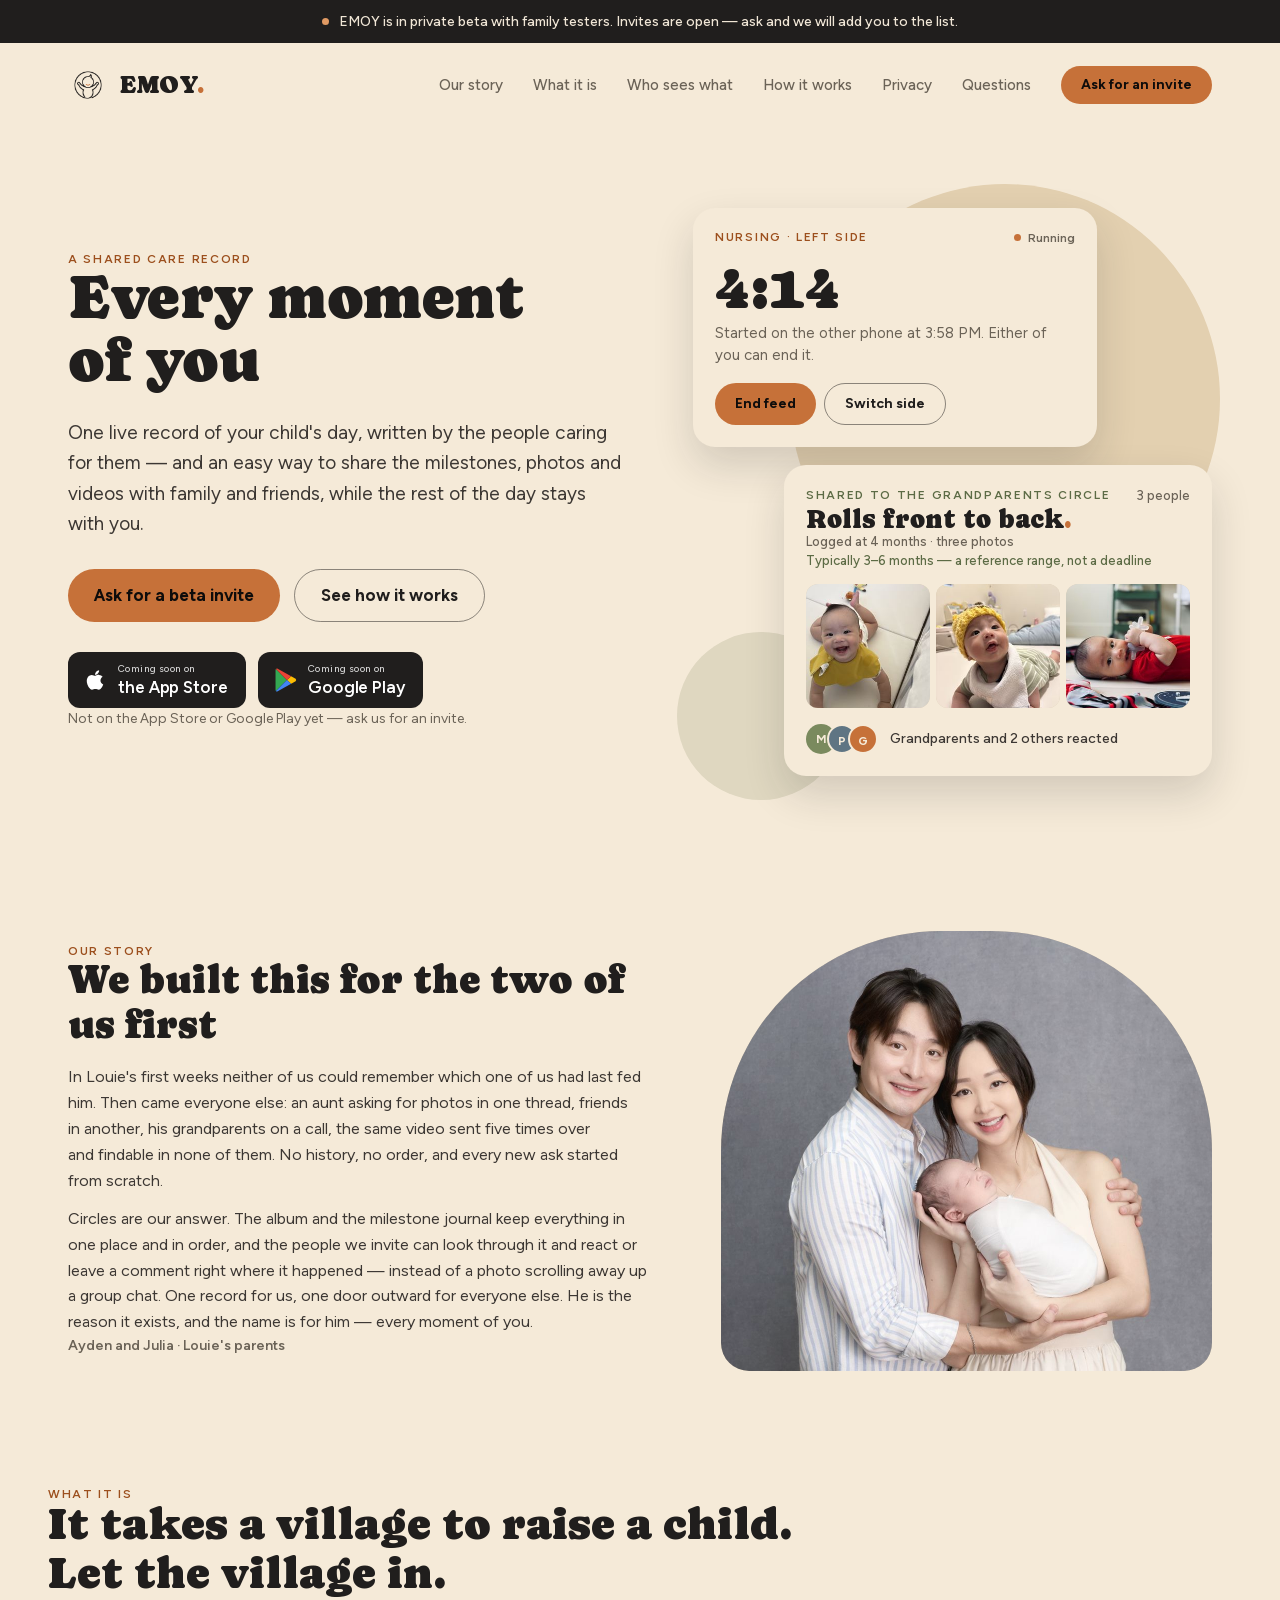
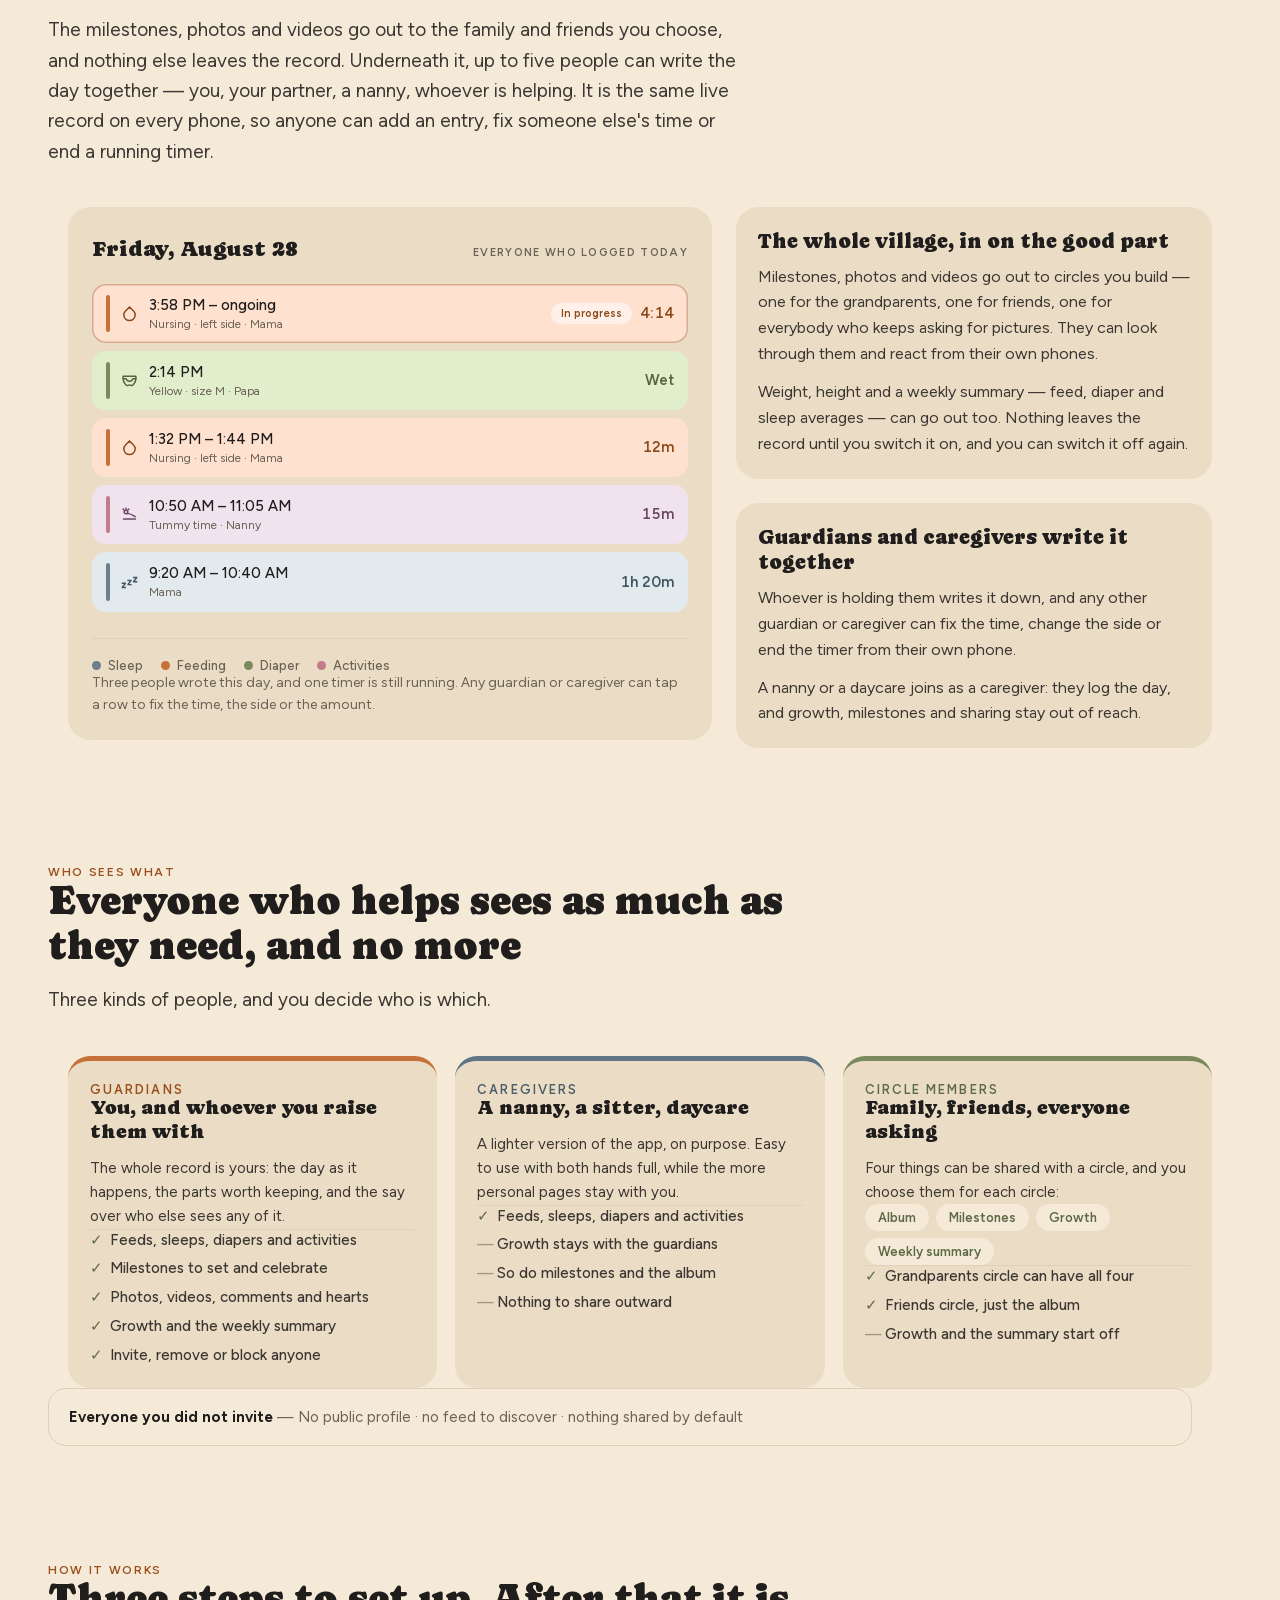
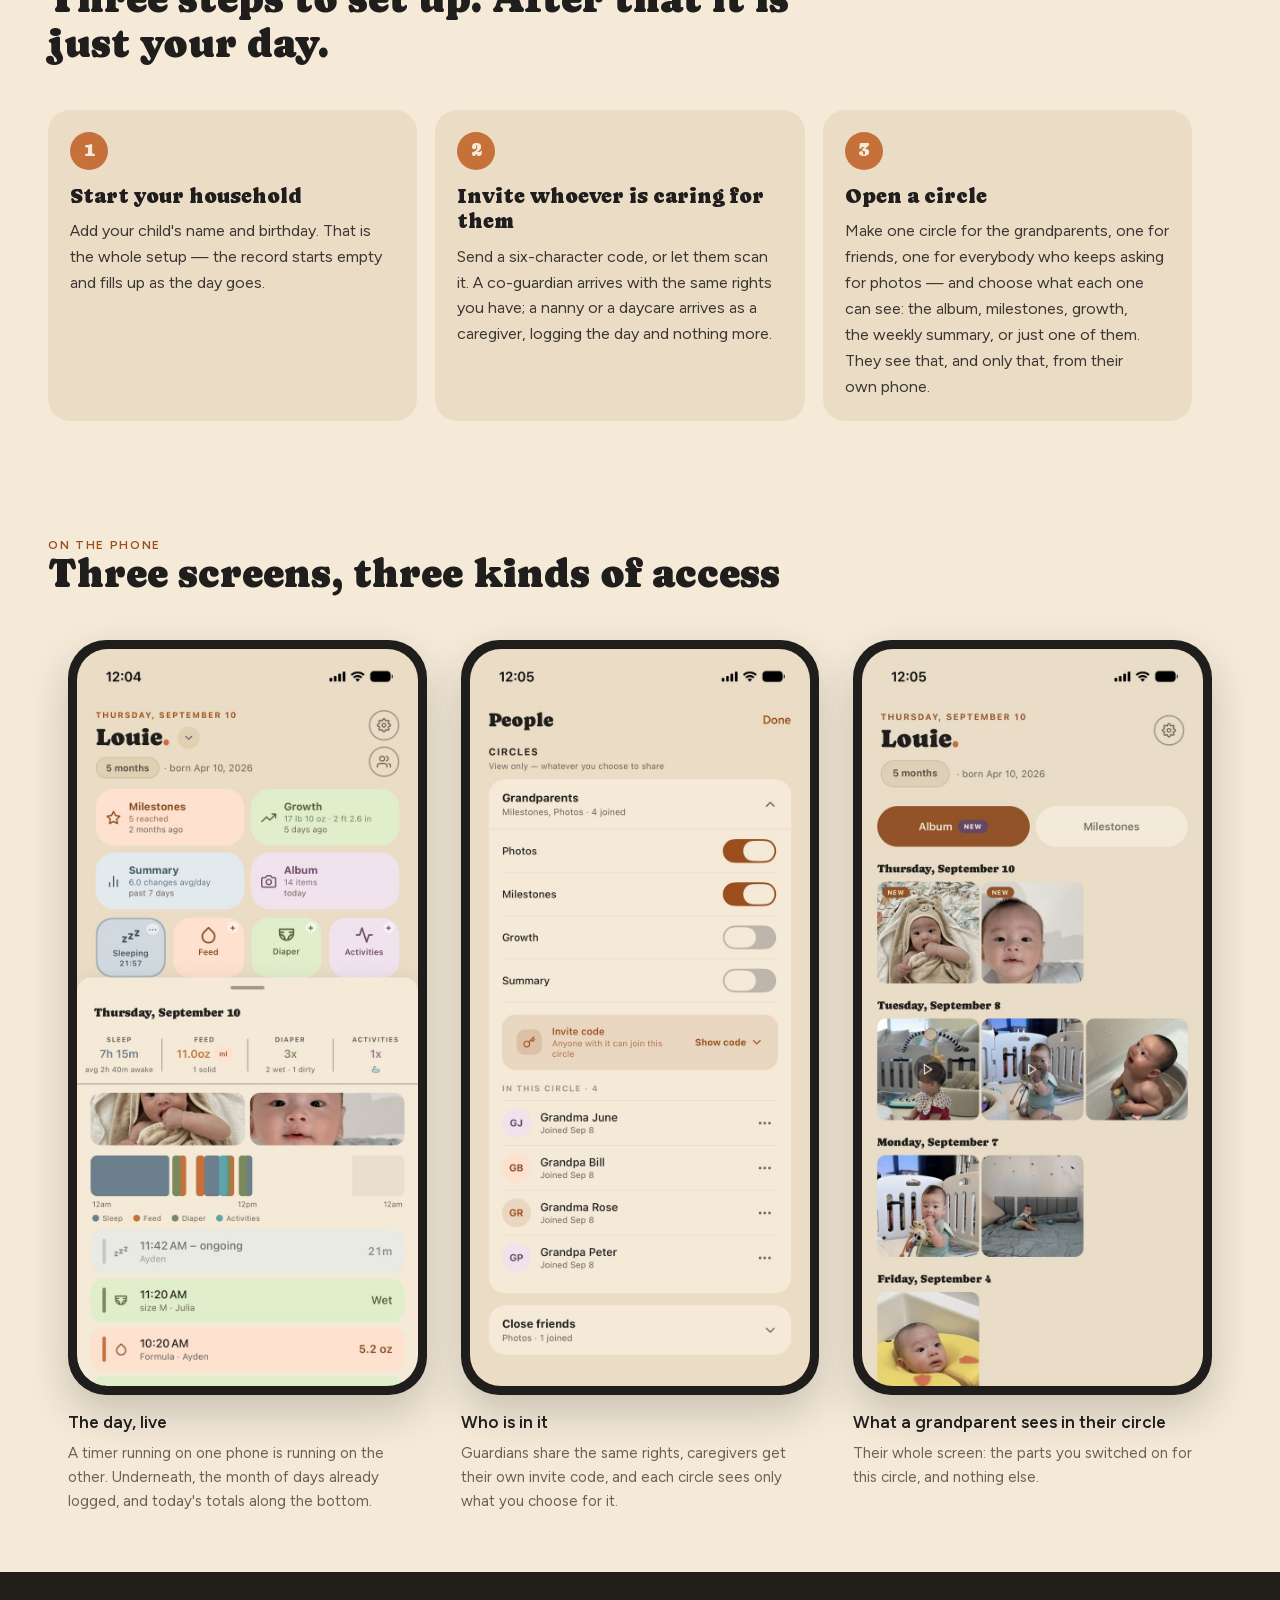
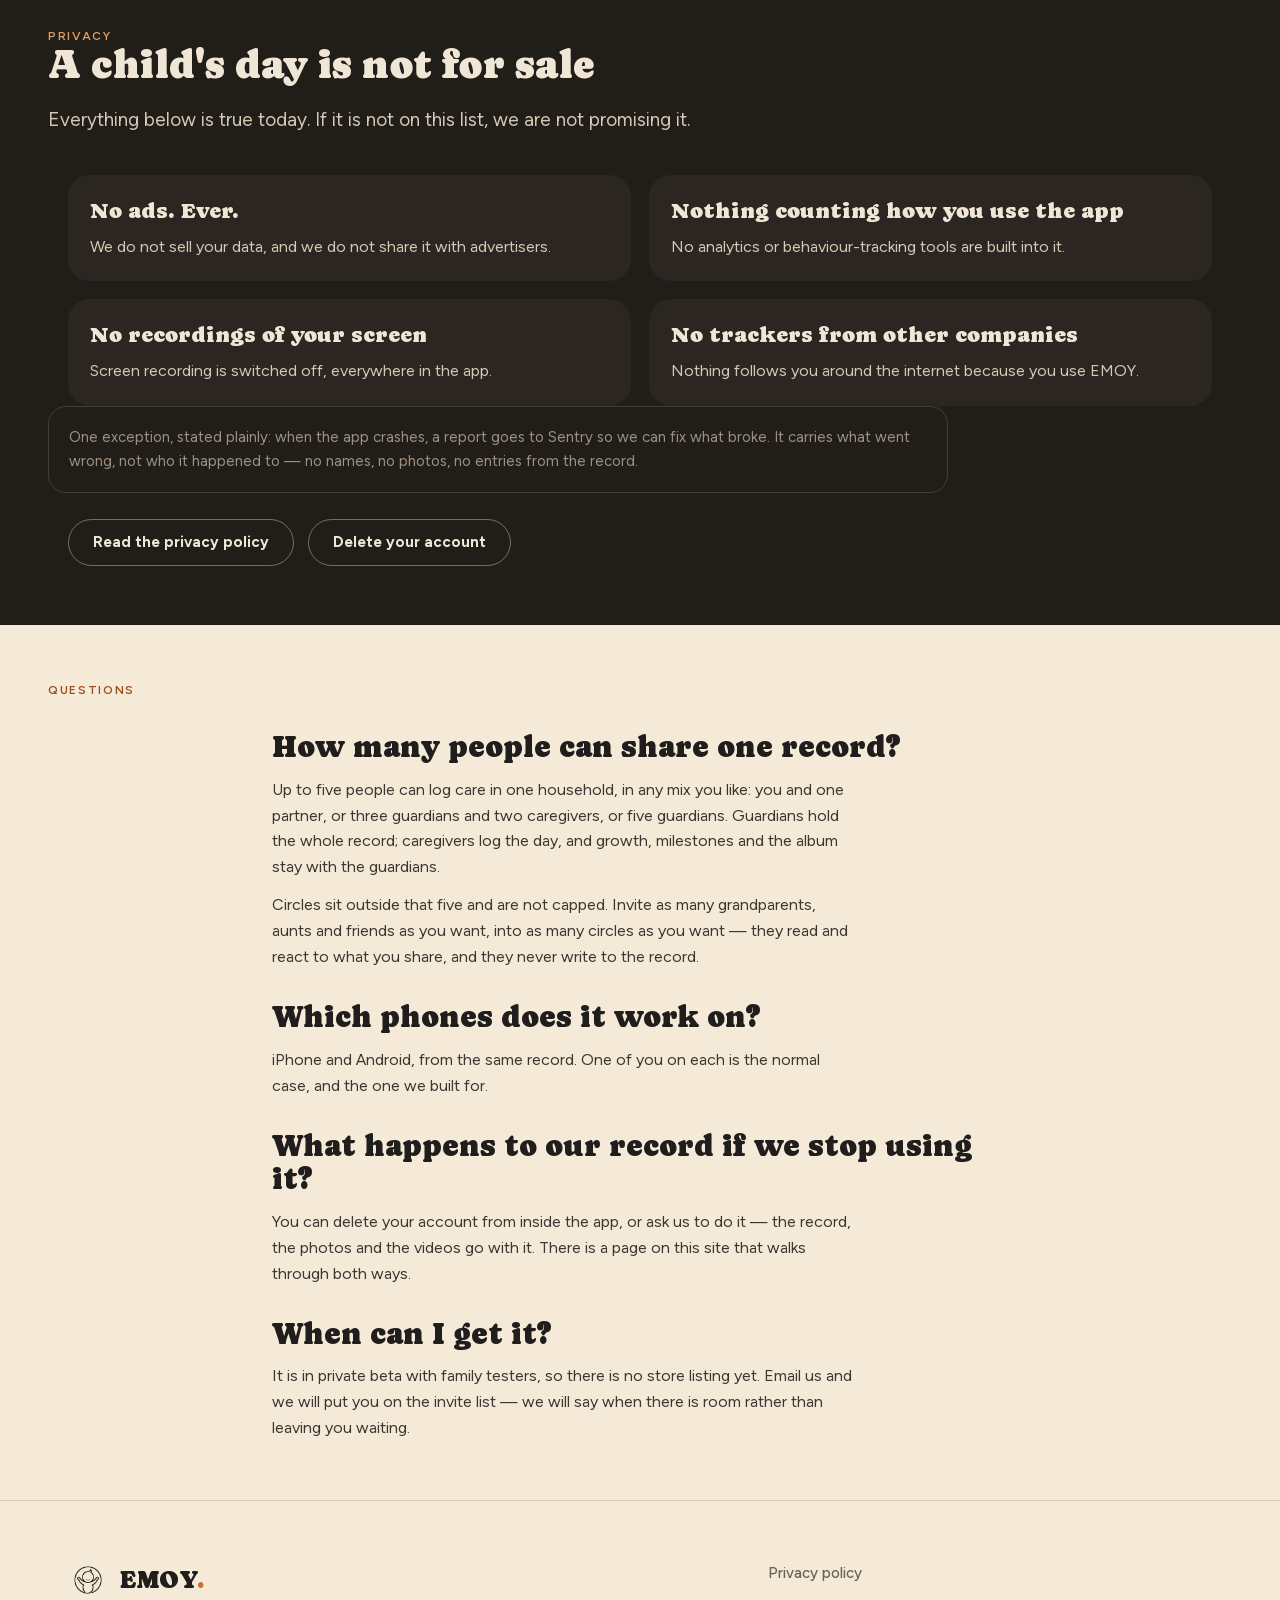
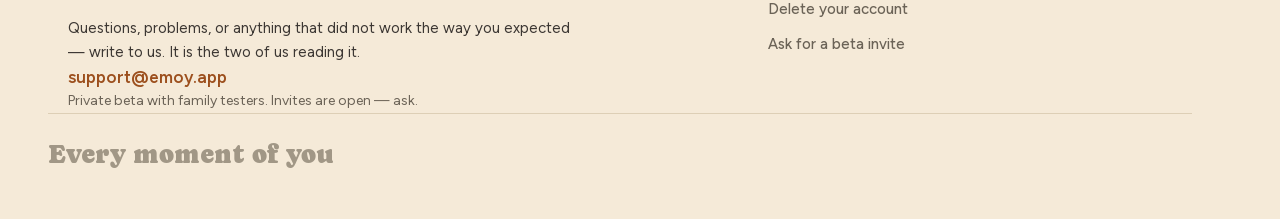
==== index.html @ d3a7a29b "Publish site/ from ajltesting/family-circle-app@82cf035 Generated by the publish-site workflow. The " ====
<!doctype html>
<html lang="en">
<head>
<meta charset="utf-8">
<meta name="viewport" content="width=device-width, initial-scale=1">
<title>EMOY — Every moment of you</title>
<meta name="description" content="One live record of your child's day, written by the people caring for them — and an easy way to share the milestones, photos and videos with family and friends.">
<link rel="stylesheet" href="style.css">
<link rel="icon" href="icon.png">
<link rel="preload" href="fonts/figtree-latin-var.woff2" as="font" type="font/woff2" crossorigin>
<link rel="preload" href="fonts/caprasimo-latin-400.woff2" as="font" type="font/woff2" crossorigin>
</head>
<body class="lp">

<div class="beta-banner">
  <span class="beta-dot" aria-hidden="true"></span>
  EMOY is in private beta with family testers. Invites are open — ask and we will add you to the list.
</div>

<header class="site-header">
  <a class="brand" href="#top">
    <img src="mark.png" alt="" width="40" height="40">
    <span class="wordmark">EMOY<span class="dot">.</span></span>
  </a>

  <nav class="nav" aria-label="Sections">
    <ul class="nav-desktop">
      <li><a href="#s-story">Our story</a></li>
      <li><a href="#s-what">What it is</a></li>
      <li><a href="#s-who">Who sees what</a></li>
      <li><a href="#s-how">How it works</a></li>
      <li><a href="#s-privacy">Privacy</a></li>
      <li><a href="#s-faq">Questions</a></li>
    </ul>
    <details class="nav-mobile">
      <summary>Sections</summary>
      <ul>
        <li><a href="#s-story">Our story</a></li>
        <li><a href="#s-what">What it is</a></li>
        <li><a href="#s-who">Who sees what</a></li>
        <li><a href="#s-how">How it works</a></li>
        <li><a href="#s-privacy">Privacy</a></li>
        <li><a href="#s-faq">Questions</a></li>
      </ul>
    </details>
    <a class="pill pill-solid" href="mailto:support@emoy.app?subject=Beta%20invite">Ask for an invite</a>
  </nav>
</header>

<main id="top">

<!-- ── 1. Hero ─────────────────────────────────────────────────────────── -->
<section class="hero">
  <div class="hero-copy">
    <p class="kicker">A shared care record</p>
    <h1>Every moment<br>of you</h1>
    <p class="lede">One live record of your child's day, written by the people caring for them — and an easy way to share the milestones, photos and videos with family and friends, while the rest of the day stays with you.</p>

    <div class="cta-row">
      <a class="pill pill-solid pill-lg" href="mailto:support@emoy.app?subject=Beta%20invite">Ask for a beta invite</a>
      <a class="pill pill-outline pill-lg" href="#s-how">See how it works</a>
    </div>

    <div class="badges">
      <div class="store-badge" role="img" aria-label="Coming soon on the App Store">
        <svg class="store-badge-mark" viewBox="0 0 24 24" aria-hidden="true" fill="currentColor">
          <path d="M17.05 20.28c-.98.95-2.05.8-3.08.35-1.09-.46-2.09-.48-3.24 0-1.44.62-2.2.44-3.06-.35C2.79 15.25 3.51 7.59 9.05 7.31c1.35.07 2.29.74 3.08.8 1.18-.24 2.31-.93 3.57-.84 1.51.12 2.65.72 3.4 1.8-3.12 1.87-2.38 5.98.48 7.13-.57 1.5-1.31 2.99-2.54 4.09zM12.03 7.25c-.15-2.23 1.66-4.07 3.74-4.25.29 2.58-2.34 4.5-3.74 4.25z"/>
        </svg>
        <span class="store-badge-text">
          <span class="store-badge-eyebrow">Coming soon on</span>
          <span class="store-badge-label">the App Store</span>
        </span>
      </div>
      <div class="store-badge" role="img" aria-label="Coming soon on Google Play">
        <svg class="store-badge-mark" viewBox="0 0 24 24" aria-hidden="true">
          <path fill="#34a853" d="M3.61 1.81a1.5 1.5 0 0 0-.35 1.05v18.28c0 .4.13.75.35 1.05l10.13-10.19z"/>
          <path fill="#fbbc04" d="M17.66 15.42l-3.92-3.42 3.92-3.42 4.15 2.35a1.5 1.5 0 0 1 0 2.14z"/>
          <path fill="#ea4335" d="M13.74 12L3.61 1.81c.38-.51 1.03-.62 1.66-.27l12.39 7.04z"/>
          <path fill="#4285f4" d="M13.74 12l3.92 3.42-12.39 7.04c-.63.35-1.28.24-1.66-.27z"/>
        </svg>
        <span class="store-badge-text">
          <span class="store-badge-eyebrow">Coming soon on</span>
          <span class="store-badge-label">Google Play</span>
        </span>
      </div>
    </div>
    <p class="badge-note">Not on the App Store or Google Play yet — ask us for an invite.</p>
  </div>

  <div class="hero-cards">
    <span class="blob blob-lg" aria-hidden="true"></span>
    <span class="blob blob-sm" aria-hidden="true"></span>

    <div class="card card-timer">
      <div class="card-head">
        <span class="card-eyebrow">Nursing · left side</span>
        <span class="running"><span class="dot-pulse" aria-hidden="true"></span>Running</span>
      </div>
      <div class="timer" data-timer>4:12</div>
      <p class="card-body">Started on the other phone at 3:58 PM. Either of you can end it.</p>
      <div class="card-actions">
        <span class="pill pill-solid pill-sm">End feed</span>
        <span class="pill pill-outline pill-sm">Switch side</span>
      </div>
    </div>

    <div class="card card-milestone">
      <div class="card-head">
        <span class="card-eyebrow card-eyebrow-sage">Shared to the Grandparents circle</span>
        <span class="card-meta">3 people</span>
      </div>
      <p class="milestone-name">Rolls front to back<span class="dot">.</span></p>
      <p class="card-meta">Logged at 4 months · three photos</p>
      <p class="range-note">Typically 3–6 months — a reference range, not a deadline</p>
      <div class="tile-row">
        <span class="tile"><img src="photos/p05-tummy.jpg" alt="" style="object-position:35% 42%"></span>
        <span class="tile"><img src="photos/p11-yellow-hat.jpg" alt="" style="object-position:50% 30%"></span>
        <span class="tile"><img src="photos/p12-teether.jpg" alt="" style="object-position:55% 38%"></span>
      </div>
      <div class="reacted">
        <span class="avatars">
          <span class="avatar avatar-sage">M</span>
          <span class="avatar avatar-blue">P</span>
          <span class="avatar avatar-terra">G</span>
        </span>
        <span class="reacted-text">Grandparents and 2 others reacted</span>
      </div>
    </div>
  </div>
</section>

<!-- ── 2. Our story ────────────────────────────────────────────────────── -->
<section class="band story" id="s-story">
  <div class="story-grid">
    <div>
      <p class="kicker">Our story</p>
      <h2>We built this for the two of us first</h2>
      <p class="para">In Louie's first weeks neither of us could remember which one of us had last fed him. Then came everyone else: an aunt asking for photos in one thread, friends in another, his grandparents on a call, the same video sent five times over and findable in none of them. No history, no order, and every new ask started from scratch.</p>
      <p class="para">Circles are our answer. The album and the milestone journal keep everything in one place and in order, and the people we invite can look through it and react or leave a comment right where it happened — instead of a photo scrolling away up a group chat. One record for us, one door outward for everyone else. He is the reason it exists, and the name is for him — every moment of you.</p>
      <p class="signature">Ayden and Julia · Louie's parents</p>
    </div>
    <figure class="story-photo">
      <img src="photos/story-family.jpg" alt="Ayden and Julia holding Louie." style="object-position:53% 34%" loading="lazy">
    </figure>
  </div>
</section>

<!-- ── 3. What it is ───────────────────────────────────────────────────── -->
<section class="band" id="s-what">
  <p class="kicker">What it is</p>
  <h2 class="h2-village">It takes a village to raise a child.<br>Let the village in.</h2>
  <p class="lede lede-wide">The milestones, photos and videos go out to the family and friends you choose, and nothing else leaves the record. Underneath it, up to five people can write the day together — you, your partner, a nanny, whoever is helping. It is the same live record on every phone, so anyone can add an entry, fix someone else's time or end a running timer.</p>

  <div class="what-grid">
    <div class="card day-card">
      <div class="day-head">
        <span class="day-date">Friday, August 28</span>
        <span class="day-meta">Everyone who logged today</span>
      </div>

      <div class="rows">
        <div class="row row-live" style="--tile-bg:#ffe1d0;--tile-fg:#8c491a;--rail:#c67139">
          <span class="rail" aria-hidden="true"></span>
          <span class="row-icon" aria-hidden="true"><svg class="row-glyph" viewBox="0 0 24 24" aria-hidden="true" fill="none" stroke="currentColor" stroke-width="2.1" stroke-linecap="round" stroke-linejoin="round"><path d="M12 2.69l5.66 5.66a8 8 0 1 1-11.31 0z"/></svg></span>
          <span class="row-main">
            <span class="row-time">3:58 PM – ongoing</span>
            <span class="row-qual">Nursing · left side · Mama</span>
          </span>
          <span class="row-right">
            <span class="chip">In progress</span>
            <span class="row-value" data-timer>4:12</span>
          </span>
        </div>
        <div class="row" style="--tile-bg:#e1eecc;--tile-fg:#56633f;--rail:#7a8a5e">
          <span class="rail" aria-hidden="true"></span>
          <span class="row-icon" aria-hidden="true"><svg class="row-glyph" viewBox="0 0 24 24" aria-hidden="true" fill="none" stroke="currentColor" stroke-width="2.1" stroke-linecap="round" stroke-linejoin="round"><path d="M3 6h18v3.5a11 11 0 0 1-3.2 7.8L16 19h-2.1a4 4 0 0 0-3.8 0H8l-1.8-1.7A11 11 0 0 1 3 9.5V6z"/><path d="M3 9.5h4.2a5 5 0 0 0 4.8 3.4 5 5 0 0 0 4.8-3.4H21"/></svg></span>
          <span class="row-main">
            <span class="row-time">2:14 PM</span>
            <span class="row-qual">Yellow · size M · Papa</span>
          </span>
          <span class="row-right"><span class="row-value">Wet</span></span>
        </div>
        <div class="row" style="--tile-bg:#ffe1d0;--tile-fg:#8c491a;--rail:#c67139">
          <span class="rail" aria-hidden="true"></span>
          <span class="row-icon" aria-hidden="true"><svg class="row-glyph" viewBox="0 0 24 24" aria-hidden="true" fill="none" stroke="currentColor" stroke-width="2.1" stroke-linecap="round" stroke-linejoin="round"><path d="M12 2.69l5.66 5.66a8 8 0 1 1-11.31 0z"/></svg></span>
          <span class="row-main">
            <span class="row-time">1:32 PM – 1:44 PM</span>
            <span class="row-qual">Nursing · left side · Mama</span>
          </span>
          <span class="row-right"><span class="row-value">12m</span></span>
        </div>
        <div class="row" style="--tile-bg:#f0e3ee;--tile-fg:#6b4767;--rail:#c17d8a">
          <span class="rail" aria-hidden="true"></span>
          <span class="row-icon" aria-hidden="true"><svg class="row-glyph" viewBox="0 0 24 24" aria-hidden="true" fill="none" stroke="currentColor" stroke-width="2.1" stroke-linecap="round" stroke-linejoin="round"><circle cx="7" cy="8.5" r="2.6"/><path d="M9.4 10.4c3.6.6 7.2 2.2 10.6 4.6"/><path d="M3.5 18.5h17"/><path d="M7 4.6V3"/><path d="M4 5.4 3 4.4"/><path d="M10 5.4l1-1"/></svg></span>
          <span class="row-main">
            <span class="row-time">10:50 AM – 11:05 AM</span>
            <span class="row-qual">Tummy time · Nanny</span>
          </span>
          <span class="row-right"><span class="row-value">15m</span></span>
        </div>
        <div class="row" style="--tile-bg:#e3eaee;--tile-fg:#3f5561;--rail:#6b7f8c">
          <span class="rail" aria-hidden="true"></span>
          <span class="row-icon" aria-hidden="true"><svg class="row-glyph" viewBox="0 0 24 24" aria-hidden="true" fill="currentColor"><path d="M23 12h-6v-2l3.39-4H17V4h6v2l-3.38 4H23v2M15 16H9v-2l3.39-4H9V8h6v2l-3.38 4H15v2M7 20H1v-2l3.39-4H1v-2h6v2l-3.38 4H7v2"/></svg></span>
          <span class="row-main">
            <span class="row-time">9:20 AM – 10:40 AM</span>
            <span class="row-qual">Mama</span>
          </span>
          <span class="row-right"><span class="row-value">1h 20m</span></span>
        </div>
      </div>

      <ul class="legend">
        <li><span class="swatch" style="background:#6b7f8c"></span>Sleep</li>
        <li><span class="swatch" style="background:#c67139"></span>Feeding</li>
        <li><span class="swatch" style="background:#7a8a5e"></span>Diaper</li>
        <li><span class="swatch" style="background:#c17d8a"></span>Activities</li>
      </ul>

      <p class="day-close">Three people wrote this day, and one timer is still running. Any guardian or caregiver can tap a row to fix the time, the side or the amount.</p>
    </div>

    <div class="what-side">
      <div class="card">
        <h3>The whole village, in on the good part</h3>
        <p class="para">Milestones, photos and videos go out to circles you build — one for the grandparents, one for friends, one for everybody who keeps asking for pictures. They can look through them and react from their own phones.</p>
        <p class="para">Weight, height and a weekly summary — feed, diaper and sleep averages — can go out too. Nothing leaves the record until you switch it on, and you can switch it off again.</p>
      </div>
      <div class="card">
        <h3>Guardians and caregivers write it together</h3>
        <p class="para">Whoever is holding them writes it down, and any other guardian or caregiver can fix the time, change the side or end the timer from their own phone.</p>
        <p class="para">A nanny or a daycare joins as a caregiver: they log the day, and growth, milestones and sharing stay out of reach.</p>
      </div>
    </div>
  </div>
</section>

<!-- ── 4. Who sees what ────────────────────────────────────────────────── -->
<section class="band" id="s-who">
  <p class="kicker">Who sees what</p>
  <h2>Everyone who helps sees as much as they need, and no more</h2>
  <p class="lede lede-wide">Three kinds of people, and you decide who is which.</p>

  <div class="roles">
    <div class="card role" style="--role:#c67139;--role-kicker:#9c4f1d">
      <p class="role-kicker">Guardians</p>
      <p class="role-line">You, and whoever you raise them with</p>
      <p class="para">The whole record is yours: the day as it happens, the parts worth keeping, and the say over who else sees any of it.</p>
      <ul class="role-list">
        <li class="yes">Feeds, sleeps, diapers and activities</li>
        <li class="yes">Milestones to set and celebrate</li>
        <li class="yes">Photos, videos, comments and hearts</li>
        <li class="yes">Growth and the weekly summary</li>
        <li class="yes">Invite, remove or block anyone</li>
      </ul>
    </div>

    <div class="card role" style="--role:#5f7583;--role-kicker:#4b5d69">
      <p class="role-kicker">Caregivers</p>
      <p class="role-line">A nanny, a sitter, daycare</p>
      <p class="para">A lighter version of the app, on purpose. Easy to use with both hands full, while the more personal pages stay with you.</p>
      <ul class="role-list">
        <li class="yes">Feeds, sleeps, diapers and activities</li>
        <li class="no">Growth stays with the guardians</li>
        <li class="no">So do milestones and the album</li>
        <li class="no">Nothing to share outward</li>
      </ul>
    </div>

    <div class="card role" style="--role:#7a8a5e;--role-kicker:#5c6b45">
      <p class="role-kicker">Circle members</p>
      <p class="role-line">Family, friends, everyone asking</p>
      <p class="para">Four things can be shared with a circle, and you choose them for each circle:</p>
      <ul class="share-chips">
        <li>Album</li><li>Milestones</li><li>Growth</li><li>Weekly summary</li>
      </ul>
      <ul class="role-list">
        <li class="yes">Grandparents circle can have all four</li>
        <li class="yes">Friends circle, just the album</li>
        <li class="no">Growth and the summary start off</li>
      </ul>
    </div>
  </div>

  <p class="outsiders"><strong>Everyone you did not invite</strong> — No public profile · no feed to discover · nothing shared by default</p>
</section>

<!-- ── 5. On the phone ─────────────────────────────────────────────────── -->
<section class="band" id="s-how">
  <p class="kicker">How it works</p>
  <h2>Three steps to set up. After that it is just your day.</h2>
  <ol class="steps">
    <li class="card step">
      <span class="step-num">1</span>
      <h3>Start your household</h3>
      <p class="para">Add your child's name and birthday. That is the whole setup — the record starts empty and fills up as the day goes.</p>
    </li>
    <li class="card step">
      <span class="step-num">2</span>
      <h3>Invite whoever is caring for them</h3>
      <p class="para">Send a six-character code, or let them scan it. A co-guardian arrives with the same rights you have; a nanny or a daycare arrives as a caregiver, logging the day and nothing more.</p>
    </li>
    <li class="card step">
      <span class="step-num">3</span>
      <h3>Open a circle</h3>
      <p class="para">Make one circle for the grandparents, one for friends, one for everybody who keeps asking for photos — and choose what each one can see: the album, milestones, growth, the weekly summary, or just one of them. They see that, and only that, from their own phone.</p>
    </li>
  </ol>
</section>

<!-- ── 6. How it works ─────────────────────────────────────────────────── -->
<section class="band" id="s-phone">
  <p class="kicker">On the phone</p>
  <h2>Three screens, three kinds of access</h2>
  <div class="phones">
            <div class="phone">
              <div class="phone-bezel">
                <div class="phone-screen">
                  <img class="phone-shot" src="shots/shot-day.jpg" width="760" height="1644" alt="The EMOY home screen: a running sleep timer, the month of logged days, and the day's totals." loading="lazy" decoding="async">
                </div>
              </div>
              <div class="phone-cap">
              <p style="margin:16px 0 0;font:600 17px/1.4 'Figtree';color:#201e1d">The day, live</p>
              <p style="margin:6px 0 0;font:400 15px/1.6 'Figtree';color:#6b6357">A timer running on one phone is running on the other. Underneath, the month of days already logged, and today's totals along the bottom.</p>
              </div>
            </div>

            <div class="phone">
              <div class="phone-bezel">
                <div class="phone-screen">
                  <img class="phone-shot" src="shots/shot-people.jpg" width="760" height="1644" alt="The People screen: the Grandparents circle with photos and milestones switched on, growth and the summary switched off." loading="lazy" decoding="async">
                </div>
              </div>
              <div class="phone-cap">
              <p style="margin:16px 0 0;font:600 17px/1.4 'Figtree';color:#201e1d">Who is in it</p>
              <p style="margin:6px 0 0;font:400 15px/1.6 'Figtree';color:#6b6357">Guardians share the same rights, caregivers get their own invite code, and each circle sees only what you choose for it.</p>
              </div>
            </div>

            <div class="phone">
              <div class="phone-bezel">
                <div class="phone-screen">
                  <img class="phone-shot" src="shots/shot-circle.jpg" width="760" height="1644" alt="A grandparent's view of the same child: milestones and the album, and nothing else." loading="lazy" decoding="async">
                </div>
              </div>
              <div class="phone-cap">
              <p style="margin:16px 0 0;font:600 17px/1.4 'Figtree';color:#201e1d">What a grandparent sees in their circle</p>
              <p style="margin:6px 0 0;font:400 15px/1.6 'Figtree';color:#6b6357">Their whole screen: the parts you switched on for this circle, and nothing else.</p>
              </div>
            </div>
</section>

<!-- ── 7. Privacy ──────────────────────────────────────────────────────── -->
<section class="band ink" id="s-privacy">
  <p class="kicker">Privacy</p>
  <h2>A child's day is not for sale</h2>
  <p class="lede lede-wide">Everything below is true today. If it is not on this list, we are not promising it.</p>

  <div class="privacy-grid">
    <div class="card">
      <h3>No ads. Ever.</h3>
      <p class="para">We do not sell your data, and we do not share it with advertisers.</p>
    </div>
    <div class="card">
      <h3>Nothing counting how you use the app</h3>
      <p class="para">No analytics or behaviour-tracking tools are built into it.</p>
    </div>
    <div class="card">
      <h3>No recordings of your screen</h3>
      <p class="para">Screen recording is switched off, everywhere in the app.</p>
    </div>
    <div class="card">
      <h3>No trackers from other companies</h3>
      <p class="para">Nothing follows you around the internet because you use EMOY.</p>
    </div>
  </div>

  <p class="exception">One exception, stated plainly: when the app crashes, a report goes to Sentry so we can fix what broke. It carries what went wrong, not who it happened to — no names, no photos, no entries from the record.</p>

  <div class="cta-row">
    <a class="pill pill-outline-ink" href="/privacy">Read the privacy policy</a>
    <a class="pill pill-outline-ink" href="/delete-account">Delete your account</a>
  </div>
</section>

<!-- ── 8. Questions ────────────────────────────────────────────────────── -->
<section class="band" id="s-faq">
  <p class="kicker">Questions</p>
  <div class="faq">
    <div class="faq-item">
      <h3>How many people can share one record?</h3>
      <p class="para">Up to five people can log care in one household, in any mix you like: you and one partner, or three guardians and two caregivers, or five guardians. Guardians hold the whole record; caregivers log the day, and growth, milestones and the album stay with the guardians.</p>
      <p class="para">Circles sit outside that five and are not capped. Invite as many grandparents, aunts and friends as you want, into as many circles as you want — they read and react to what you share, and they never write to the record.</p>
    </div>
    <div class="faq-item">
      <h3>Which phones does it work on?</h3>
      <p class="para">iPhone and Android, from the same record. One of you on each is the normal case, and the one we built for.</p>
    </div>
    <div class="faq-item">
      <h3>What happens to our record if we stop using it?</h3>
      <p class="para">You can delete your account from inside the app, or ask us to do it — the record, the photos and the videos go with it. There is a page on this site that walks through both ways.</p>
    </div>
    <div class="faq-item">
      <h3>When can I get it?</h3>
      <p class="para">It is in private beta with family testers, so there is no store listing yet. Email us and we will put you on the invite list — we will say when there is room rather than leaving you waiting.</p>
    </div>
  </div>
</section>

</main>

<!-- ── 9. Support + legal ──────────────────────────────────────────────── -->
<footer class="site-footer">
  <div class="footer-grid">
    <div>
      <a class="brand" href="#top">
        <img src="mark.png" alt="" width="34" height="34">
        <span class="wordmark">EMOY<span class="dot">.</span></span>
      </a>
      <p class="para">Questions, problems, or anything that did not work the way you expected — write to us. It is the two of us reading it.</p>
      <p><a class="mail" href="mailto:support@emoy.app">support@emoy.app</a></p>
      <p class="footer-note">Private beta with family testers. Invites are open — ask.</p>
    </div>
    <ul class="footer-links">
      <li><a href="/privacy">Privacy policy</a></li>
      <li><a href="/delete-account">Delete your account</a></li>
      <li><a href="mailto:support@emoy.app?subject=Beta%20invite">Ask for a beta invite</a></li>
    </ul>
  </div>
  <p class="footer-tag">Every moment of you</p>
</footer>

<script>
// The two mock clocks. The page's whole claim is that the record is live, so a
// frozen timer on it is a small lie; this makes it true. Deliberately not a
// library, and deliberately inert for anyone who has asked for less motion.
(function () {
  var els = document.querySelectorAll('[data-timer]');
  if (!els.length) return;
  if (window.matchMedia && matchMedia('(prefers-reduced-motion: reduce)').matches) return;
  var START = 4 * 60 + 12;               // 4:12, matching the static markup
  var t0 = Date.now(), id = null;
  function paint() {
    var s = START + Math.floor((Date.now() - t0) / 1000);
    var txt = Math.floor(s / 60) + ':' + String(s % 60).padStart(2, '0');
    for (var i = 0; i < els.length; i++) els[i].textContent = txt;
  }
  function run() { if (!id) { paint(); id = setInterval(paint, 1000); } }
  function halt() { if (id) { clearInterval(id); id = null; } }
  // Nothing should tick in a tab nobody is looking at.
  document.addEventListener('visibilitychange', function () {
    document.hidden ? halt() : run();
  });
  run();
})();
</script>
</body>
</html>
---- style.css ----
/* EMOY legal pages. Same Organic palette as the app (src/lib/theme.ts) so the
   privacy policy does not look like it belongs to a different product than the
   app that links to it. Values copied from the theme's light and dark sets. */
:root {
  --bg: #ebddc5;
  --card: #f5ead8;
  --text: #201e1d;
  --muted: #6b6357;
  --faint: #a19786;
  --kicker: #9c4f1d;
  --accent: #c67139;
  --hairline: #e0d2b8;

  /* Organic's space scale, which src/lib/theme.ts already carries value for
     value: 4.4 x {1,2,3,4,6,8}. The site had adopted Organic's COLOURS and
     nothing else, so every gap on the page was chosen per section. Named by
     the multiplier so the series is legible and so --space-10 reads as a
     member of it rather than another one-off: the two card grids need a step
     above 35.2, and 44 is the scale continued by its own ratio. */
  --space-1: 4.4px;
  --space-2: 8.8px;
  --space-3: 13.2px;
  --space-4: 17.6px;
  --space-6: 26.4px;
  --space-8: 35.2px;
  --space-10: 44px;
}
@media (prefers-color-scheme: dark) {
  :root {
    --bg: #211d19;
    --card: #2b2621;
    --text: #f0e6d6;
    --muted: #c8bba7;
    --faint: #9d9082;
    --kicker: #e09a63;
    --accent: #e09a63;
    --hairline: #3a332c;
  }
}
* { box-sizing: border-box; }
body:not(.lp) {
  margin: 0;
  background: var(--bg);
  color: var(--text);
  font: 16px/1.65 -apple-system, BlinkMacSystemFont, "Segoe UI", Helvetica, Arial, sans-serif;
  -webkit-text-size-adjust: 100%;
}
body:not(.lp) header, body:not(.lp) main, body:not(.lp) footer { max-width: 720px; margin: 0 auto; padding: 0 22px; }
body:not(.lp) header { padding-top: 34px; padding-bottom: 10px; }
.brand { display: inline-flex; align-items: center; gap: 10px; text-decoration: none; }
/* The mark was a hard 34px and the wordmark a hard 19px, which is legible in a
   desktop header and nearly invisible on a phone — the width/height attributes
   in the HTML are intrinsic hints, and nothing was overriding them. Both now
   scale with the viewport, clamped so they never outgrow the header either. */
.brand img { width: clamp(32px, 8.5vw, 40px); height: auto; }
.wordmark {
  font-size: clamp(20px, 5.5vw, 24px); font-weight: 700;
  letter-spacing: .5px; color: var(--text);
}
.dot { color: var(--accent); }
body:not(.lp) main { padding-bottom: 40px; }
body:not(.lp) h1 { font-size: 30px; line-height: 1.25; margin: 26px 0 6px; }
body:not(.lp) h2 { font-size: 20px; margin: 36px 0 8px; }
body:not(.lp) h3 { font-size: 16px; margin: 26px 0 6px; }
body:not(.lp) p { margin: 12px 0; }
body:not(.lp) ul { margin: 12px 0; padding-left: 22px; }
body:not(.lp) li { margin: 6px 0; }
body:not(.lp) a { color: var(--kicker); }
body:not(.lp) code {
  background: var(--card); border-radius: 5px; padding: 1px 5px;
  font-size: .9em; font-family: ui-monospace, SFMono-Regular, Menlo, monospace;
}
body:not(.lp) blockquote {
  margin: 18px 0; padding: 14px 18px; background: var(--card);
  border-left: 3px solid var(--accent); border-radius: 0 12px 12px 0;
  color: var(--muted);
}
/* Tables must scroll rather than force the page sideways on a phone. */
body:not(.lp) table {
  display: block; overflow-x: auto; width: 100%;
  border-collapse: collapse; margin: 18px 0; font-size: 15px;
}
body:not(.lp) th, body:not(.lp) td { text-align: left; padding: 9px 14px 9px 0; border-bottom: 1px solid var(--hairline); }
body:not(.lp) th { color: var(--muted); font-size: 12px; text-transform: uppercase; letter-spacing: 1px; }
body:not(.lp) footer {
  border-top: 1px solid var(--hairline); padding-top: 18px; padding-bottom: 44px;
  color: var(--faint); font-size: 14px;
  display: flex; flex-wrap: wrap; gap: 18px;
}
body:not(.lp) footer a { color: var(--muted); text-decoration: none; }
body:not(.lp) footer a:hover { color: var(--kicker); }

/* ═══════════════════════════════════════════════════════════════════════════
   LANDING PAGE (body.lp) — site/index.html

   Everything above is the two generated legal pages and is scoped to
   body:not(.lp). The split matters for one specific reason: the legal pages
   have a prefers-color-scheme dark mode and this page deliberately does not
   (the night variant was explored and cancelled). Sharing one unscoped
   `body { background: var(--bg) }` would have handed a dark-mode visitor an
   ink background under light-mode tokens.

   Values are the app's shipped ones from src/lib/theme.ts. The site matches
   the app, not the other way round.
   ═══════════════════════════════════════════════════════════════════════════ */

/* Self-hosted, latin subset only. The page's privacy section says there are no
   third-party trackers on it; loading the stylesheet from Google left one
   external request on exactly that page. No cookies were involved, but the
   request still left the visitor's browser, and the honest fix costs 40 KB.

   Figtree is a VARIABLE font — one file covers 400-800, which is why there are
   two files here and not six. */
@font-face {
  font-family: "Caprasimo"; font-style: normal; font-weight: 400; font-display: swap;
  src: url("fonts/caprasimo-latin-400.woff2") format("woff2");
}
@font-face {
  font-family: "Figtree"; font-style: normal; font-weight: 400 800; font-display: swap;
  src: url("fonts/figtree-latin-var.woff2") format("woff2");
}

body.lp {
  /* Light ground */
  --ground: #f5ead8;
  --surface: #ebddc5;
  --surface-2: #e0d0b4;
  --ink: #201e1d;
  --body: #3c3733;
  --muted: #6b6357;
  --faint: #a19786;
  --rule: #ddcfb6;
  --rule-on-surface: #e0d2b8;
  --accent: #c67139;
  --accent-deep: #9c4f1d;
  --sage: #7a8a5e;
  --sage-deep: #5c6b45;

  /* Ink ground — the privacy section only */
  --ink-ground: #211d19;
  --ink-surface: #2b2621;
  --ink-cream: #f0e6d6;
  --ink-secondary: #d5c9b5;
  --ink-muted: #9d9082;
  --ink-accent: #e09a63;

  /* One horizontal padding value, shared by the sections and by the phone
     rail's negative margin — they have to agree or the rail will not bleed
     cleanly to the page edge. */
  --pad-x: clamp(20px, 5vw, 48px);
  --pad-y: clamp(44px, 4.6vw, 66px);
  --measure: 1144px;
  /* Prose gets its own width, in CHARACTERS rather than pixels. --measure is
     the GRID's width and is right for a three-card row; running a paragraph
     to the same edge gave ~100-character lines, which is roughly a third
     wider than anyone reads comfortably. */
  --measure-prose: 58ch;

  margin: 0;
  background: var(--ground);
  color: var(--body);
  font: 400 16px/1.6 "Figtree", system-ui, -apple-system, sans-serif;
  -webkit-text-size-adjust: 100%;
}

.lp *, .lp *::before, .lp *::after { box-sizing: border-box; }
.lp h1, .lp h2, .lp h3 {
  font-family: "Caprasimo", Georgia, serif;
  font-weight: 400;               /* Caprasimo ships one weight; never bold it */
  color: var(--ink);
  margin: 0;
}
/* SPACE AFTER A HEADING TRACKS THE HEADING, at about 0.43 of its own size —
   the ratio h1 already used (26 under 62px) and the only one on this page that
   looks deliberate. It was inverted before: h1 got 26, h3 got 8-12, and h2 got
   NOTHING in five places, so the largest type had the least air. And every
   value was a fixed px sitting under fluid type, so a 38px h1 on mobile got
   the same 26 as a 62px one. Both ends of each clamp are scale steps, so the
   space is fluid the way the type is. */
.lp h1 { font-size: clamp(38px, 7.6vw, 62px); line-height: 1.02; letter-spacing: -.5px;
         margin-bottom: clamp(var(--space-4), 2.1vw, var(--space-6)); }
.lp h2 { font-size: clamp(29px, 4.2vw, 40px); line-height: 1.12; text-wrap: pretty; max-width: 20em;
         margin-bottom: clamp(var(--space-3), 1.4vw, var(--space-4)); }
.lp h2.h2-village { font-size: clamp(31px, 4.8vw, 45px); line-height: 1.08; max-width: 18em; }
.lp h3 { font-size: clamp(18px, 1.6vw, 21px); line-height: 1.25; margin-bottom: var(--space-2); }
.lp p { margin: 0; }
.lp a { color: var(--accent-deep); text-decoration: none; }
.lp a:hover { color: var(--accent); }
.lp img { max-width: 100%; }
.lp ul, .lp ol { margin: 0; padding: 0; list-style: none; }

html { scroll-behavior: smooth; }

.kicker {
  font: 600 12px/1 "Figtree", sans-serif; letter-spacing: .14em;
  text-transform: uppercase; color: var(--accent-deep); margin-bottom: 10px;
}
/* Body rises, headings come down: the ratio was ~2.9:1, which is why the
   headings shouted and the copy whispered. Now ~2.2:1. */
.lede { font-size: clamp(17px, 1.5vw, 19px); line-height: 1.6; color: var(--body); text-wrap: pretty; max-width: var(--measure-prose); }
/* Its margin-top was DEAD — (0,1,0) against `.lp p` (0,1,1), so it never
   rendered — and all three uses follow an h2, which now owns that gap. */
.lede-wide { max-width: var(--measure-prose); }
.para { font-size: clamp(16px, 1.05vw, 17.5px); line-height: 1.62; color: var(--body); text-wrap: pretty; max-width: var(--measure-prose); }
.para + .para { margin-top: 12px; }

/* ── Bands ───────────────────────────────────────────────────────────────── */
.band { padding: var(--pad-y) var(--pad-x); scroll-margin-top: 24px; }
.band > * { max-width: var(--measure); margin-inline: auto; }
/* AFTER the rule above, deliberately. `.band > *` and `.lede-wide` have the
   same specificity, so whichever is written last wins — and the grid measure
   was silently clobbering the prose measure, which is why the paragraphs kept
   running to ~100 characters however the prose rules were tuned. Prose is
   re-narrowed here, where source order guarantees it sticks. */
.band > .lede, .band > .para, .band > .lede-wide { max-width: var(--measure-prose); margin-inline: 0; }
.band.ink { background: var(--ink-ground); }
.band.ink h2, .band.ink h3 { color: var(--ink-cream); }
.band.ink .lede, .band.ink .para { color: var(--ink-secondary); }
.band.ink .kicker { color: var(--ink-accent); }

/* ── Beta banner + header ────────────────────────────────────────────────── */
.beta-banner {
  background: var(--ink); color: var(--ink-cream);
  font: 500 14px/1.5 "Figtree", sans-serif;
  padding: 11px var(--pad-x);
  display: flex; gap: 10px; align-items: center; justify-content: center;
  text-align: center;
}
.beta-dot {
  width: 7px; height: 7px; border-radius: 999px; background: var(--ink-accent);
  flex: 0 0 auto; animation: emoyPulse 2.4s ease-in-out infinite;
}
.site-header {
  display: flex; flex-wrap: wrap; align-items: center; justify-content: space-between; gap: 14px 16px;
  padding: 22px var(--pad-x);
  max-width: calc(var(--measure) + 2 * var(--pad-x)); margin-inline: auto;
}
.lp .brand { display: flex; align-items: center; gap: 11px; }
.lp .wordmark {
  font-family: "Caprasimo", Georgia, serif; font-weight: 400;
  font-size: clamp(21px, 5vw, 25px); letter-spacing: .5px; color: var(--ink);
}
.lp .dot { color: var(--accent); }
.nav { display: flex; align-items: center; gap: clamp(14px, 2.4vw, 30px); }
.nav-desktop { display: flex; align-items: center; gap: clamp(14px, 2.4vw, 30px); }
.nav-desktop a, .nav-mobile a { font: 500 15px/1 "Figtree", sans-serif; color: var(--muted); }
.nav-desktop a:hover, .nav-mobile a:hover { color: var(--accent-deep); }
.nav-mobile { display: none; position: relative; }
.nav-mobile > summary {
  list-style: none; cursor: pointer;
  font: 500 15px/1 "Figtree", sans-serif; color: var(--muted);
  padding: 10px 2px;
}
.nav-mobile > summary::-webkit-details-marker { display: none; }
.nav-mobile > summary { white-space: nowrap; }
.nav-mobile > summary::after { content: " ▾"; }
.nav-mobile[open] > summary::after { content: " ▴"; }
.nav-mobile > ul {
  position: absolute; z-index: 20; top: calc(100% + 8px); left: 0; min-width: 190px;
  background: var(--ground); border: 1px solid var(--rule); border-radius: 16px;
  padding: 8px; box-shadow: 0 14px 30px rgba(32, 30, 29, .14);
}
.nav-mobile > ul a { display: block; padding: 11px 12px; border-radius: 10px; }
.nav-mobile > ul a:hover { background: var(--surface); }

/* ── Pills ───────────────────────────────────────────────────────────────── */
.pill {
  display: inline-flex; align-items: center; justify-content: center;
  border-radius: 999px; font: 700 14px/1 "Figtree", sans-serif;
  padding: 12px 20px; white-space: nowrap;
}
/* EVERY PILL COLOUR RULE IS QUALIFIED `.lp `, AND THAT IS LOAD-BEARING.
   `.lp a` is (0,1,1) and a bare `.pill-solid` is (0,1,0), so for as long as
   these rules went unqualified NONE of their colours applied: every pill
   label rendered as --accent-deep inherited from `.lp a`. On the solid pill
   that is #9c4f1d on #c67139 — terracotta on terracotta, 1.64:1 — which is
   why the buttons were hard to read, and why every contrast figure argued
   about before 2026-09-10 described a value that was never on screen.
   Confirmed from getComputedStyle, not from reading the cascade. */
/* The label is a TONED NEAR-BLACK, deliberately not --ink and deliberately not
   pure black. On the #c67139 fill, --ink (#201e1d) measures 4.60:1 — it passes
   AA and still read as hard work, because thin dark type on a saturated
   mid-tone loses its edges before the ratio says it should. #0e0c0b is 5.41:1,
   about two thirds of the total headroom, while keeping the same warm channel
   spread as --ink so it stays in the family. Pure black would reach 5.82:1 and
   is the ceiling, but Organic asks for subtly-toned blacks and this would have
   been the only #000 on the site.

   The fill is the binding constraint, and it was tested rather than assumed.
   Nothing colourful survives on it: Organic's own darkest terracotta step
   (#402310) is 3.97:1 and the darkest neutral (#2e2b25) is 3.91:1, both
   failing. A cream label — the conventional knockout, and the better-looking
   option — is 3.03:1 here and does not reach AA until the fill darkens to
   #a45522, which is 81% of the way to --accent-deep. Light-on-dark was tried
   at --accent-deep and reverted: 4.97:1, and too heavy and brown for a warm
   page. None of these labels reach WCAG's large-text size, so the 3:1
   allowance never applies to any of them.

   Hover keeps cream because #9c4f1d is dark enough for it (4.97:1). */
.lp .pill-solid { background: var(--accent); color: #0e0c0b; }
.lp .pill-solid:hover { background: var(--accent-deep); color: var(--ground); }
/* .22 composited on the cream ground is 1.56:1 — a UI boundary needs 3:1, and
   Organic's own guidance says not to draw hairline-only geometry. .50 is the
   first alpha that passes, at 3.12:1. The label was never the problem: it is
   already 600 weight at 13.95:1. */
.lp .pill-outline { border: 1.5px solid rgba(32, 30, 29, .50); color: var(--ink); }
.lp .pill-outline:hover { border-color: var(--accent); color: var(--accent-deep); }
.lp .pill-outline-ink { border: 1.5px solid rgba(240, 230, 214, .40); color: var(--ink-cream); padding: 15px 24px; font-size: 15px; }  /* .30 was 2.42:1 on the ink ground; .40 is 3.28:1 */
.lp .pill-outline-ink:hover { border-color: var(--ink-accent); color: var(--ink-accent); }
.pill-lg { font-size: clamp(15px, 1.6vw, 17px); padding: 17px 26px; }
.pill-sm { font-size: 14px; padding: 13px 20px; }
.cta-row { display: flex; flex-wrap: wrap; gap: 14px; margin-top: 30px; }

/* ── 1. Hero ─────────────────────────────────────────────────────────────── */
.hero {
  display: grid; grid-template-columns: 1.06fr .94fr; gap: 40px; align-items: center;
  padding: clamp(36px, 5vw, 56px) var(--pad-x) clamp(48px, 7vw, 72px);
  max-width: calc(var(--measure) + 2 * var(--pad-x)); margin-inline: auto;
}
.hero .lede { max-width: 30em; }   /* the 26px moved onto h1, which owns it */
.badges { display: flex; flex-wrap: wrap; align-items: stretch; gap: 12px; margin-top: 30px; }
.store-badge {
  display: inline-flex; align-items: center; gap: 10px;
  height: 56px; padding: 0 18px 0 14px;
  background: var(--ink); color: #fff;
  border-radius: 12px;
  user-select: none;
}
.store-badge-mark { width: 26px; height: 26px; flex-shrink: 0; }
.store-badge-text { display: flex; flex-direction: column; line-height: 1.15; }
.store-badge-eyebrow { font: 500 10px/1.2 "Figtree", sans-serif; letter-spacing: .04em; opacity: .8; }
.store-badge-label { font: 600 17px/1.15 "Figtree", sans-serif; letter-spacing: -.005em; margin-top: 3px; }
.badge-note { margin-top: 14px; font-size: 14px; line-height: 1.6; color: var(--muted); max-width: 34em; }

.hero-cards { position: relative; display: flex; flex-direction: column; gap: 18px; padding: 24px 0; }
.blob { position: absolute; border-radius: 999px; z-index: 0; }
.blob-lg { right: -8px; top: 0; width: 430px; height: 430px; background: #e3d0b0; }
.blob-sm { left: -16px; bottom: 0; width: 168px; height: 168px; background: #dfd7c0; }

.card { background: var(--ground); border-radius: 22px; padding: 22px; }
.hero-cards .card { position: relative; z-index: 1; box-shadow: 0 18px 40px rgba(32, 30, 29, .16); }
.card-timer { width: min(404px, 100%); animation: emoyBreath 7s ease-in-out infinite; }
.card-milestone { width: min(428px, 100%); align-self: flex-end; }
.card-head { display: flex; align-items: center; justify-content: space-between; gap: 12px; }
.card-eyebrow { font: 600 12px/1.3 "Figtree", sans-serif; letter-spacing: .14em; text-transform: uppercase; color: var(--accent-deep); }
.card-eyebrow-sage { color: var(--sage-deep); }
.card-meta { font: 500 13px/1.4 "Figtree", sans-serif; color: var(--muted); }
.card-head .card-meta { flex: 0 0 auto; white-space: nowrap; }
.running { display: flex; align-items: center; gap: 7px; font: 600 12px/1 "Figtree", sans-serif; color: var(--muted); }
.dot-pulse { width: 7px; height: 7px; border-radius: 999px; background: var(--accent); animation: emoyPulse 1.8s ease-in-out infinite; }
.timer {
  margin: 12px 0 4px; font-family: "Caprasimo", Georgia, serif;
  font-size: clamp(44px, 11vw, 60px); line-height: 1; color: var(--ink);
  font-variant-numeric: tabular-nums;
}
.card-body { margin-top: 8px; font-size: 15px; line-height: 1.5; color: var(--muted); }
.card-actions { display: flex; flex-wrap: wrap; gap: 8px; margin-top: 16px; }
.milestone-name { margin-top: 12px; font-family: "Caprasimo", Georgia, serif; font-size: clamp(22px, 5vw, 26px); line-height: 1.1; color: var(--ink); }
.range-note { margin-top: 6px; font: 500 13px/1.4 "Figtree", sans-serif; color: var(--sage-deep); }
.tile-row { display: flex; gap: 6px; margin-top: 14px; }
.tile { position: relative; overflow: hidden; flex: 1; aspect-ratio: 1; border-radius: 12px; background: var(--rule); }
.tile img { position: absolute; inset: 0; width: 100%; height: 100%; object-fit: cover; }
.reacted { display: flex; align-items: center; gap: 12px; margin-top: 16px; }
.avatars { display: flex; }
.avatar { width: 30px; height: 30px; border-radius: 999px; color: var(--ground); font: 700 12px/30px "Figtree", sans-serif; text-align: center; }
.avatar + .avatar { margin-left: -9px; border: 2px solid var(--ground); }
.avatar-sage { background: var(--sage); }
.avatar-blue { background: #5f7583; }
.avatar-terra { background: var(--accent); }
.reacted-text { flex: 1; font: 500 14px/1.4 "Figtree", sans-serif; color: var(--body); }

/* ── 2. Our story ────────────────────────────────────────────────────────── */
.story-grid { display: grid; grid-template-columns: 1.1fr .9fr; gap: 52px; align-items: center; }
.signature { margin-top: 18px; font: 600 14px/1.5 "Figtree", sans-serif; color: var(--muted); }
.story-photo { margin: 0; background: var(--surface-2); border-radius: 220px 220px 28px 28px; overflow: hidden; }
.story-photo img {
  display: block; width: 100%; height: clamp(300px, 62vw, 440px);
  object-fit: cover; filter: saturate(.85);
}

/* ── 3. What it is ───────────────────────────────────────────────────────── */
.what-grid { display: grid; grid-template-columns: 1.15fr .85fr; gap: 24px; margin-top: 40px; align-items: start; }
.day-card { background: var(--surface); padding: 24px; }
.day-head { display: flex; align-items: baseline; justify-content: space-between; gap: 14px; flex-wrap: wrap; }
.day-date { font-family: "Caprasimo", Georgia, serif; font-size: 22px; color: var(--ink); }
.day-meta { font: 600 11px/1.3 "Figtree", sans-serif; letter-spacing: .12em; text-transform: uppercase; color: var(--muted); }
.rows { display: flex; flex-direction: column; gap: 8px; margin-top: 18px; }
.row {
  position: relative; display: flex; align-items: center; gap: 10px;
  background: var(--tile-bg); border-radius: 14px; padding: 11px 14px;
}
.rail { align-self: stretch; flex: 0 0 4px; border-radius: 999px; background: var(--rail); }
/* A FIXED SLOT, not an inline icon. The four glyphs have different natural
   widths, so a shared slot keeps every row's text starting on the same line —
   the same reason EntryCard.tsx uses one in the app. The colour is --tile-fg
   (the app's categoryTextColor), deliberately NOT the rail colour: the rail is
   the saturated identity, the glyph has to stay legible on the tint. */
.row-icon { flex: 0 0 19px; display: flex; align-items: center; justify-content: center; color: var(--tile-fg); }
.row-glyph { width: 17px; height: 17px; display: block; }
.row-main { flex: 1; min-width: 0; }
.row-time { display: block; font: 500 15px/1.35 "Figtree", sans-serif; color: var(--ink); }
.row-qual { display: block; font: 400 12px/1.4 "Figtree", sans-serif; color: var(--muted); }
.row-right { display: flex; align-items: center; gap: 8px; flex: 0 0 auto; }
.row-value { font: 600 15px/1 "Figtree", sans-serif; color: var(--tile-fg); font-variant-numeric: tabular-nums; }
.chip { background: rgba(255, 255, 255, .55); border-radius: 999px; padding: 5px 10px; font: 600 11px/1 "Figtree", sans-serif; color: var(--tile-fg); }
.row-live { box-shadow: inset 0 0 0 1.5px rgba(140, 73, 26, .35); }
.row-live .rail { animation: emoyPulse 2.6s ease-in-out infinite; }
/* `.lp ul` (0,1,1) out-specifies a bare `.legend` (0,1,0) and zeroes margin
   AND padding whatever the source order — which is why the 18px/16px written
   here originally never rendered and the legend sat flush against the last
   row. Qualified with .lp so it actually wins. Same class of collision as the
   `.band > *` one further up; specificity, not order, is the trap here. */
.lp .legend { display: flex; flex-wrap: wrap; gap: 8px 18px; margin-top: 26px; padding-top: 20px; border-top: 1px solid var(--rule-on-surface); }
.legend li { display: flex; align-items: center; gap: 7px; font: 500 13px/1 "Figtree", sans-serif; color: var(--muted); }
.swatch { width: 9px; height: 9px; border-radius: 999px; }   /* round, as the app draws them */
.day-close { margin-top: 14px; font-size: 14px; line-height: 1.6; color: var(--muted); }
.what-side { display: flex; flex-direction: column; gap: 24px; }
.what-side .card { background: var(--surface); }

/* ── 4. Who sees what ────────────────────────────────────────────────────── */
.roles { display: grid; grid-template-columns: repeat(3, 1fr); gap: 18px; align-items: stretch; margin-top: 40px; }
.role { background: var(--surface); border-top: 5px solid var(--role); display: flex; flex-direction: column; }
.role-kicker { font: 600 13px/1 "Figtree", sans-serif; letter-spacing: .16em; text-transform: uppercase; color: var(--role-kicker); }
.role-line { margin-top: 10px; font-family: "Caprasimo", Georgia, serif; font-size: 20px; line-height: 1.2; color: var(--ink); }
.role .para { margin-top: 12px; font-size: 15px; }
.role-list { margin-top: 16px; padding-top: 14px; border-top: 1px solid var(--rule-on-surface); display: flex; flex-direction: column; gap: 7px; }
.role-list li { font: 500 15px/1.45 "Figtree", sans-serif; color: var(--body); padding-left: 20px; position: relative; }
.role-list li::before { position: absolute; left: 0; }
.role-list .yes::before { content: "✓"; color: var(--sage-deep); }
.role-list .no::before { content: "—"; color: var(--faint); }
.share-chips { display: flex; flex-wrap: wrap; gap: 7px; margin-top: 14px; }
.share-chips li { background: var(--ground); border-radius: 999px; padding: 7px 13px; font: 600 13px/1 "Figtree", sans-serif; color: var(--sage-deep); }
.outsiders {
  margin-top: 22px; border: 1px solid var(--rule); border-radius: 18px;
  padding: 16px 20px; font-size: 15px; line-height: 1.6; color: var(--muted);
}
.outsiders strong { color: var(--ink); font-weight: 700; }

/* ── 5. On the phone ─────────────────────────────────────────────────────── */
.phones { display: grid; grid-template-columns: repeat(3, 1fr); gap: 34px; margin-top: var(--space-10); }
.phone { display: flex; flex-direction: column; }
.phone-bezel { background: var(--ink); border-radius: 38px; padding: 9px; box-shadow: 0 18px 40px rgba(32, 30, 29, .2); }
/* Real screenshots now, not a hand-built mock — so the screen is sized by the
   image's own aspect (760x1644) rather than the old fixed 660px, which existed
   to bound the fake UI and would crop a real capture. */
.phone-screen { background: var(--surface); border-radius: 31px; overflow: hidden; display: block; }
.phone-shot { display: block; width: 100%; height: auto; }

/* ── 6. How it works ─────────────────────────────────────────────────────── */
/* `.lp` PREFIX IS LOAD-BEARING: bare `.steps` is (0,1,0) and loses to
   `.lp ul, .lp ol` (0,1,1), so the 40px here computed to 0 and never once
   rendered. Same trap as `.legend`, third instance on this file. Revived at
   --space-10 to match .phones, the structurally identical card grid. */
.lp .steps { display: grid; grid-template-columns: repeat(3, 1fr); gap: 18px;
             margin-top: var(--space-10); align-items: stretch; }
.step { background: var(--surface); }
.step-num {
  display: inline-flex; align-items: center; justify-content: center;
  width: 38px; height: 38px; border-radius: 999px;
  background: var(--accent); color: var(--ground);
  font-family: "Caprasimo", Georgia, serif; font-size: 19px; margin-bottom: 14px;
}

/* ── 7. Privacy ──────────────────────────────────────────────────────────── */
.privacy-grid { display: grid; grid-template-columns: repeat(2, 1fr); gap: 18px; margin-top: 40px; }
.band.ink .card { background: var(--ink-surface); }
.band.ink .card h3 { font-size: clamp(19px, 2.2vw, 22px); }
.exception {
  margin-top: 24px; padding: 18px 20px; border-radius: 18px;
  border: 1px solid rgba(240, 230, 214, .16);
  font-size: 15px; line-height: 1.65; color: var(--ink-muted); max-width: 60em;
}
.band.ink .cta-row { margin-top: 26px; }

/* ── 8. Questions ────────────────────────────────────────────────────────── */
.faq { display: flex; flex-direction: column; gap: 30px; margin-top: 34px; max-width: 46em; }
.faq-item h3 { font-size: clamp(23px, 3.2vw, 30px); line-height: 1.12;
               margin-bottom: clamp(var(--space-2), 1.05vw, var(--space-3)); }

/* ── 9. Footer ───────────────────────────────────────────────────────────── */
.site-footer {
  background: var(--ground); border-top: 1px solid var(--rule);
  padding: var(--pad-y) var(--pad-x) clamp(30px, 4vw, 44px);
}
.footer-grid {
  display: grid; grid-template-columns: 1.2fr .8fr; gap: 34px;
  max-width: var(--measure); margin-inline: auto;
}
.footer-grid .para { margin-top: 16px; max-width: 34em; font-size: 15px; }
.mail { font: 600 17px/1.5 "Figtree", sans-serif; }
.footer-note { margin-top: 10px; font-size: 14px; color: var(--muted); }
.footer-links { display: flex; flex-direction: column; gap: 10px; }
.footer-links a { font: 500 15px/1.5 "Figtree", sans-serif; color: var(--muted); }
.footer-links a:hover { color: var(--accent-deep); }
.footer-tag {
  max-width: var(--measure); margin: clamp(30px, 4vw, 44px) auto 0;
  padding-top: 20px; border-top: 1px solid var(--rule);
  font-family: "Caprasimo", Georgia, serif; font-size: clamp(20px, 3vw, 26px); color: var(--faint);
}

/* ── Motion ──────────────────────────────────────────────────────────────── */
@keyframes emoyPulse { 0%, 100% { opacity: 1; transform: scale(1); } 50% { opacity: .45; transform: scale(.82); } }
@keyframes emoyBreath { 0%, 100% { transform: translateY(0); } 50% { transform: translateY(-7px); } }

/* SPECIFICITY, BOTH DIRECTIONS. `.lp p` and `.lp ul` (0,1,1) silently kill a
   bare single-class rule, which is why `.legend`, `.lede-wide` and `.steps`
   each declared a value that never rendered. Qualifying them as `.lp .x`
   (0,2,0) fixed that — and then out-specified their own media-query overrides,
   which are only (0,1,0), because a media query adds NO specificity. `.steps`
   stopped collapsing to one column on a phone as a direct result. Any rule
   qualified with `.lp ` must be qualified in its media queries too.
   ═══════════════════════════════════════════════════════════════════════ */

/* ═══ Responsive ═════════════════════════════════════════════════════════════
   Two hard breakpoints; everything else is clamp(). 900px collapses structure,
   560px handles the few things that need a second pass.
   ═══════════════════════════════════════════════════════════════════════════ */

/* The header is sticky only on desktop. On a phone it scrolls away, which is
   what lets the nav disclosure open over the page without covering the section
   it just jumped to — and it means scroll-margin-top only has to account for
   the desktop case. */
@media (min-width: 901px) {
  .site-header {
    position: sticky; top: 0; z-index: 30;
    background: var(--ground); border-bottom: 1px solid transparent;
  }
  .band, .hero { scroll-margin-top: 92px; }
}

@media (max-width: 900px) {
  .nav-desktop { display: none; }
  .nav-mobile { display: block; }

  /* Every multi-column grid becomes one column. The three role cards go 3 -> 1
     rather than through an auto-fit 2 — they are a conceptual triad and an
     orphan card on its own row reads as a mistake. */
  .hero, .story-grid, .what-grid, .roles, .lp .steps, .privacy-grid, .footer-grid {
    grid-template-columns: 1fr;
  }
  .hero { gap: 34px; }
  .story-grid { gap: 30px; }
  .card-milestone { align-self: stretch; }
  .blob-lg { width: min(300px, 74vw); height: min(300px, 74vw); right: -8px; }
  .blob-sm { display: none; }

  /* The phones become a scroll-snap rail. 359px is the width the design
     actually renders at: (1240 canvas - 96 padding - 68 gaps) / 3. Capping at
     86vw leaves the next card visibly peeking, which is the only thing that
     says it scrolls.

     THIS COMMENT USED TO ARGUE FROM THE HAND-BUILT MOCKS, and they are gone —
     replaced by real screenshots, so both of its reasons have inverted rather
     than merely expired. It said the internals reflow when the card narrows
     and so never touch the 11px type inside; a raster shot does not reflow at
     all, it scales, and there is no live type left to protect. It also said
     the card width contained all nine `white-space: nowrap` elements "by
     construction"; index.html carried nine on master and carries none here,
     because every one of them lived inside a mock.

     What survives is the rule itself, for a simpler reason: the source is
     760x1644 and the widest this card ever renders is 359px, so the image is
     downscaling by better than half at every width and has resolution to
     spare. The remaining nowrap declarations are all in style.css (the nav
     summary, a pill, a card meta) and none of them sit in this rail. */
  .phones {
    display: flex; gap: 20px; overflow-x: auto;
    scroll-snap-type: x mandatory; scroll-padding-inline: var(--pad-x);
    margin-inline: calc(-1 * var(--pad-x));
    padding: 0 var(--pad-x) 8px;
    -webkit-overflow-scrolling: touch;
    scrollbar-width: thin;
  }
  .phone { flex: 0 0 min(359px, 86vw); scroll-snap-align: start; }
  /* THE CAPTION ABSORBS THE SLACK, so the bezels line up. Moving the caption
     above the phone here means an unequal number of caption lines pushes each
     bezel to a different top — the grandparent copy wraps one line shorter, so
     its phone sat 24px high against the other two, which is visible because
     the rail shows the next card peeking. .phones stretches every card to the
     tallest, and without this the leftover height pools at the BOTTOM, below
     the bezel, where it does nothing. Growing the caption instead puts that
     space between the caption text and the bezel: caption headings stay
     aligned at the top, bezels align, and only the gap between them varies —
     which is invisible when you can see one card at a time. Desktop is
     unaffected: the caption is below the bezel there, so all three already
     start at the top of their grid cell. */
  .phone-cap { order: -1; margin-bottom: 14px; flex-grow: 1; }
  .phone-cap p:first-child { margin-top: 0 !important; }
}

@media (max-width: 560px) {
  /* Brand on its own row, nav beneath it. */
  .nav { width: 100%; justify-content: space-between; }
  .store-badge { width: 100%; }
  .cta-row .pill-lg { width: 100%; }
  .day-card, .card { padding: 18px; }
  .lp .legend { gap: 8px 14px; }
  .beta-banner { text-align: left; }
}

/* ── Reduced motion ──────────────────────────────────────────────────────────
   The clock script bails out on its own; these cover the CSS animations. */
@media (prefers-reduced-motion: reduce) {
  html { scroll-behavior: auto; }
  .lp *, .lp *::before, .lp *::after {
    animation-duration: .001ms !important;
    animation-iteration-count: 1 !important;
    transition-duration: .001ms !important;
  }
}

/* ── /invite ─────────────────────────────────────────────────────────────
   A SHORT, single-band page, and it cannot borrow the landing page's rhythm.
   Measured before tuning: 44% of the desktop page was blank, against 28% for
   index — but the total was never the problem. index spends its whitespace on
   FOUR large deliberate breaks between long sections (128/184/133px); invite
   had EIGHT medium ones (28/74/43/32/35/24/80/59) strung through what should
   read as a single block, which is what "gaps everywhere" actually looks like.
   So: internals tight enough to read as one unit, and one real break before
   the footer. .band's 72px padding and .site-footer's 66px stacked into a
   142px void here; both are overridden. */
.lp-invite .invite-band {
  padding-top: clamp(var(--space-4), 2vw, var(--space-6));
  padding-bottom: var(--space-6);
}
.lp-invite h1 { font-size: clamp(31px, 4.4vw, 46px); line-height: 1.06; }
.lp-invite .kicker { margin-bottom: var(--space-2); }
.lp-invite .invite-band .lede { margin-top: var(--space-3); }
.lp-invite .cta-row { margin-top: var(--space-4); gap: var(--space-2); }
.lp-invite .invite-note { margin-top: var(--space-3); color: var(--muted); font-size: 15px; }
.lp-invite .invite-facts {
  margin-top: var(--space-6); max-width: var(--measure-prose);
  display: flex; flex-direction: column; gap: var(--space-3);
}
.lp-invite .invite-facts li {
  padding-left: var(--space-3); border-left: 3px solid var(--rule);
  font-size: 16px; line-height: 1.55; color: var(--body);
}
.lp-invite .invite-facts strong { color: var(--ink); font-weight: 700; }

/* The footer's own top padding is generous because a long page has earned a
   rest by the time it arrives. Here it lands directly under the only band. */
.lp-invite .site-footer { padding-top: var(--space-6); }
.lp-invite .footer-grid { gap: var(--space-4); }
.lp-invite .footer-tag { margin-top: var(--space-4); padding-top: var(--space-3); }

/* Two columns on a wide screen. Measured before doing this: the body content
   used 27-47% of a 1440px viewport and left 700-1000px dead on the right,
   while the header spanned 79% and the footer 64% — which is what made the
   middle look hollow. The band container was already --measure (1144px); only
   the content inside it was narrow. Prose keeps its own measure inside the
   left column, so line length does not grow with the layout.
   The collapse is qualified `.lp-invite` to match the base rule's specificity
   — an unqualified `.invite-grid` here would lose, exactly as `.steps` did. */
.lp-invite .invite-grid {
  display: grid;
  grid-template-columns: minmax(0, 1.05fr) minmax(0, 0.95fr);
  gap: clamp(var(--space-6), 4vw, var(--space-10));
  align-items: start;
}
.lp-invite .invite-lead .lede { max-width: 34em; }
.lp-invite .invite-side { padding-top: var(--space-2); }
.lp-invite .invite-facts { margin-top: 0; max-width: none; }
.lp-invite .invite-side .invite-note { max-width: 34em; }

@media (max-width: 900px) {
  .lp-invite .invite-grid { grid-template-columns: 1fr; gap: var(--space-6); }
  .lp-invite .invite-side { padding-top: 0; }
}
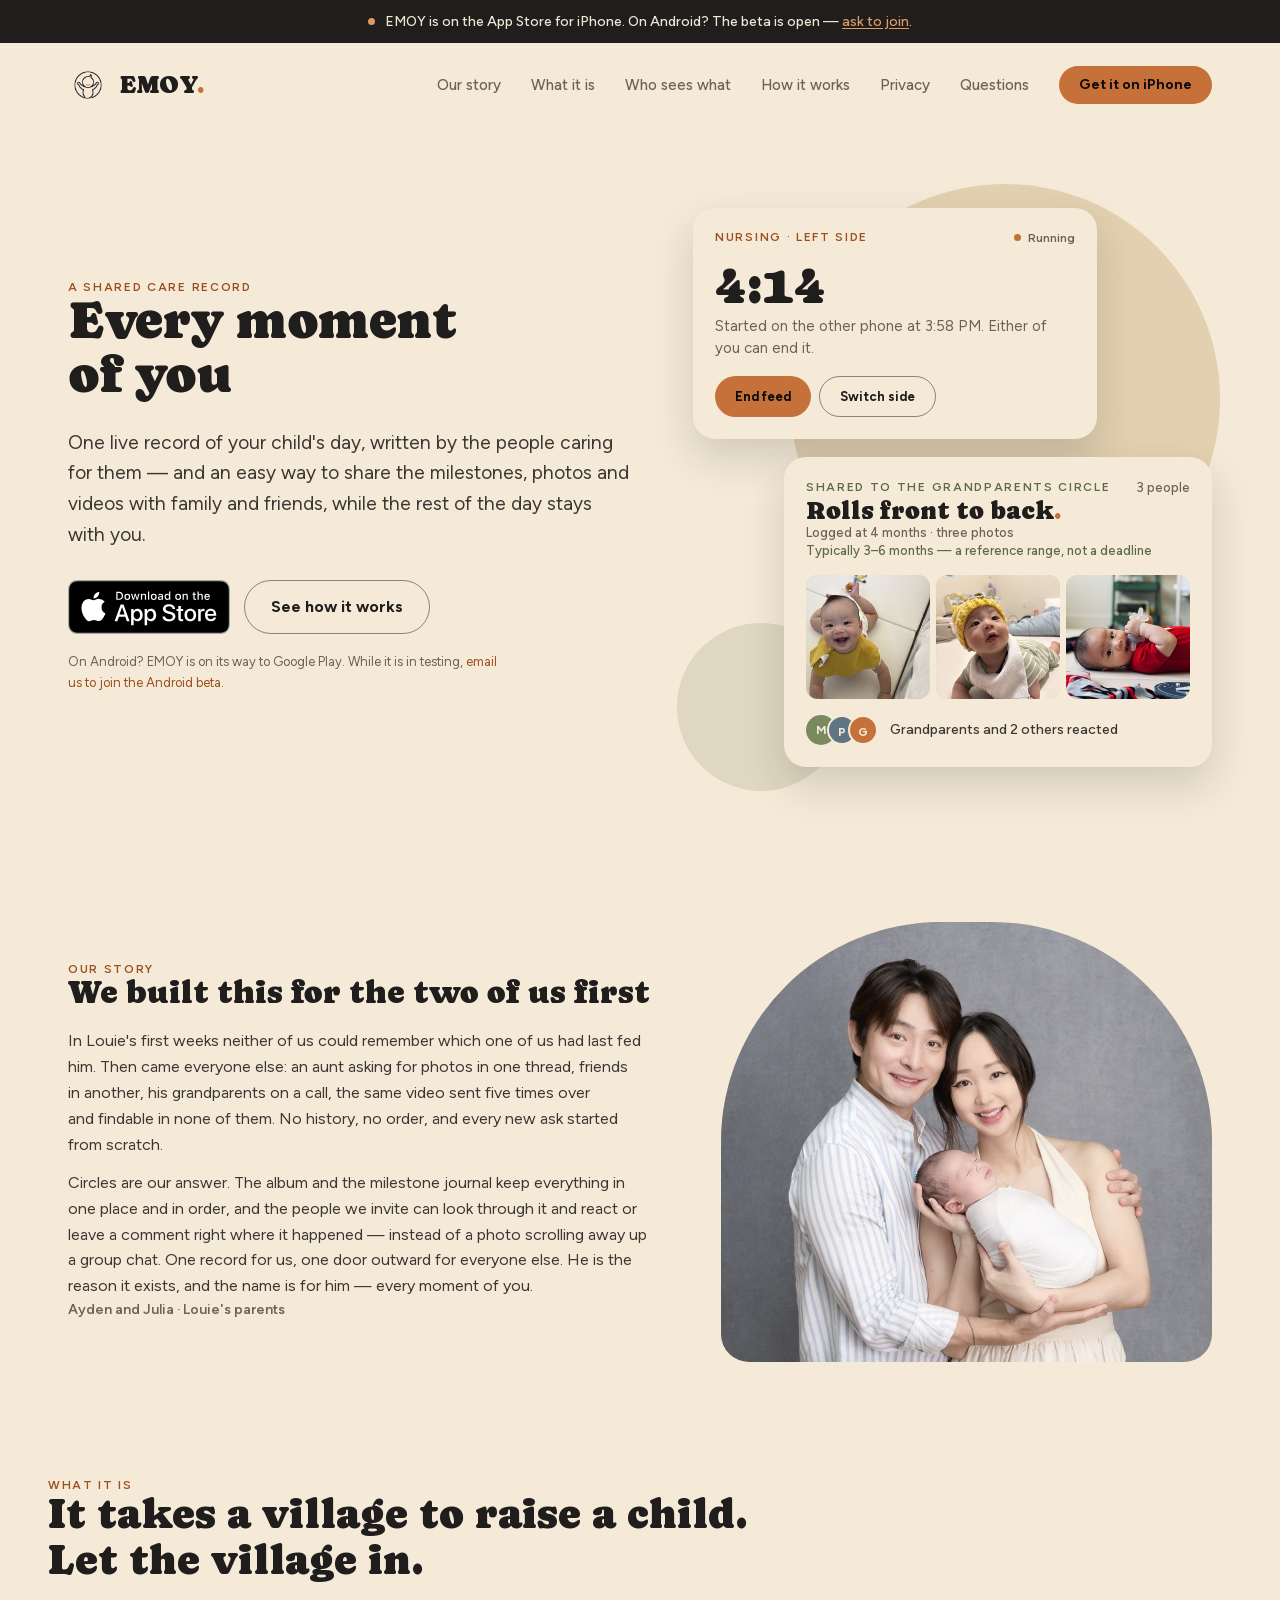
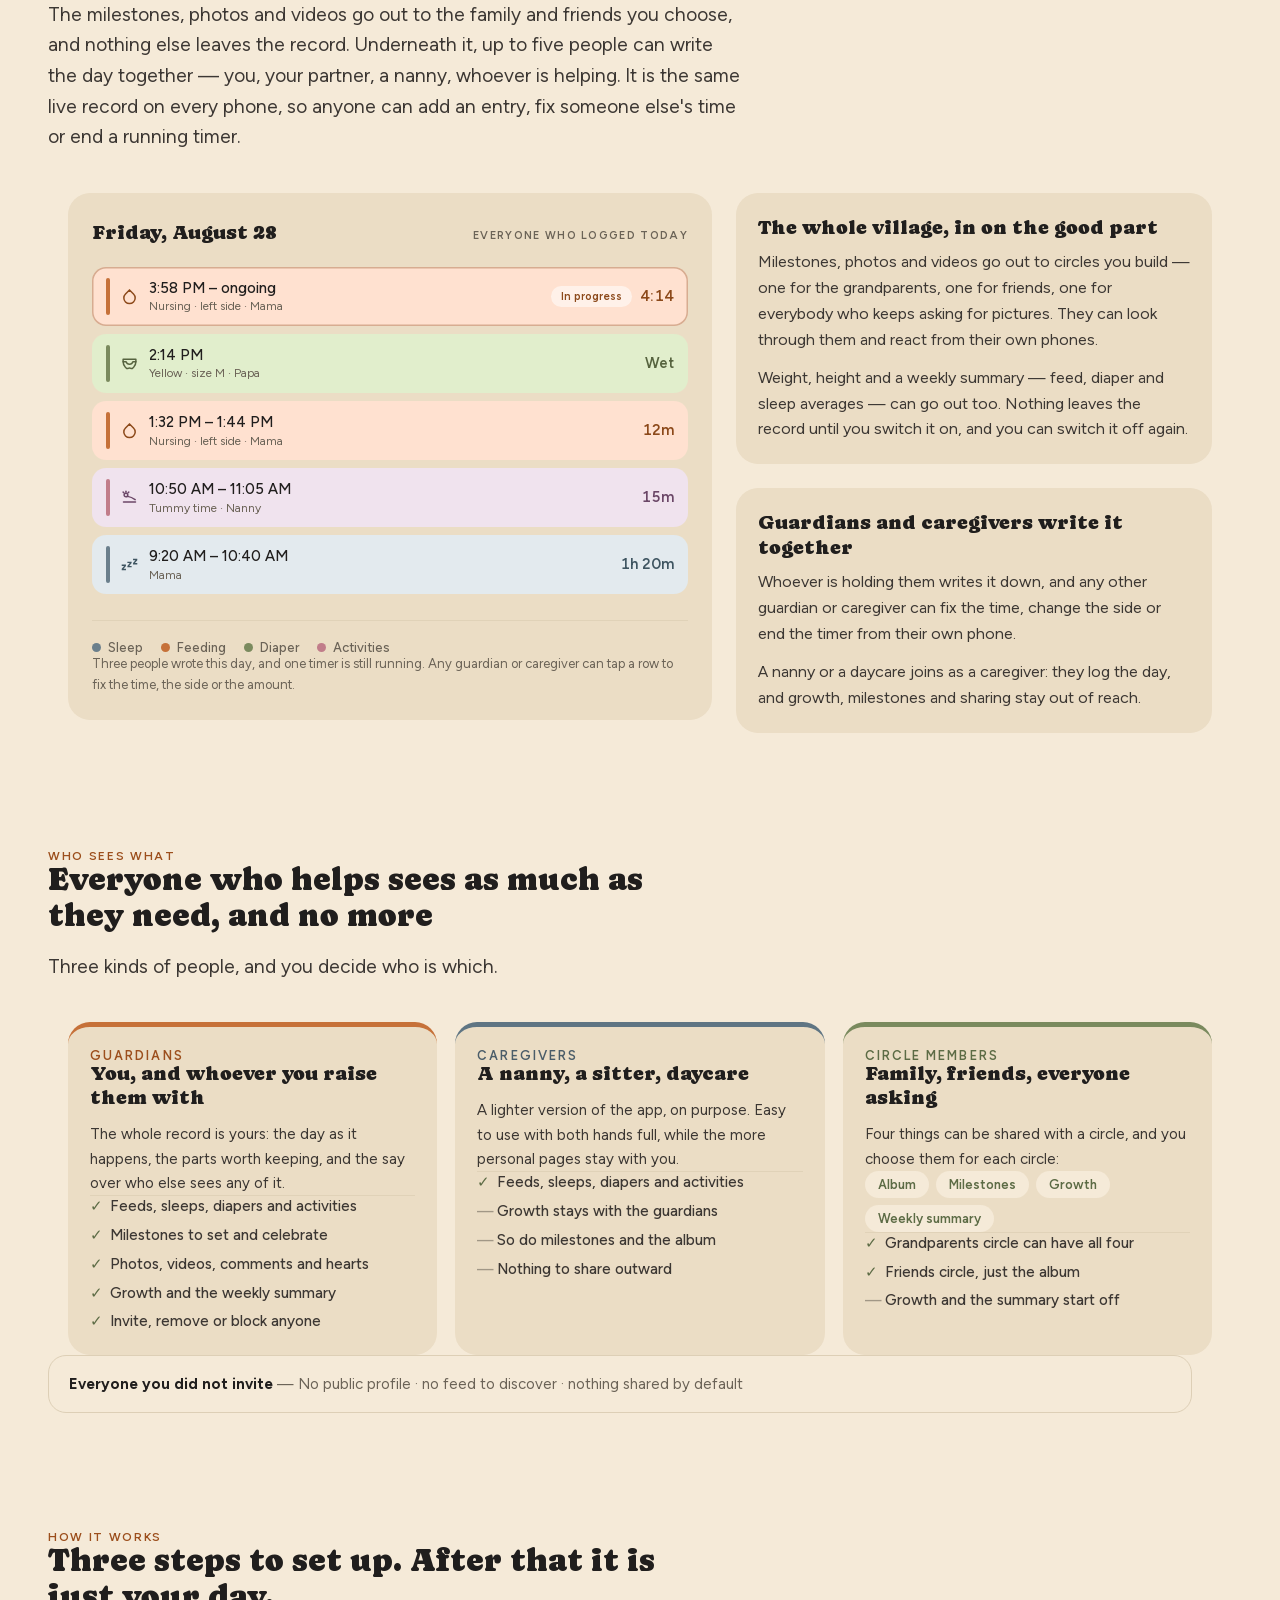
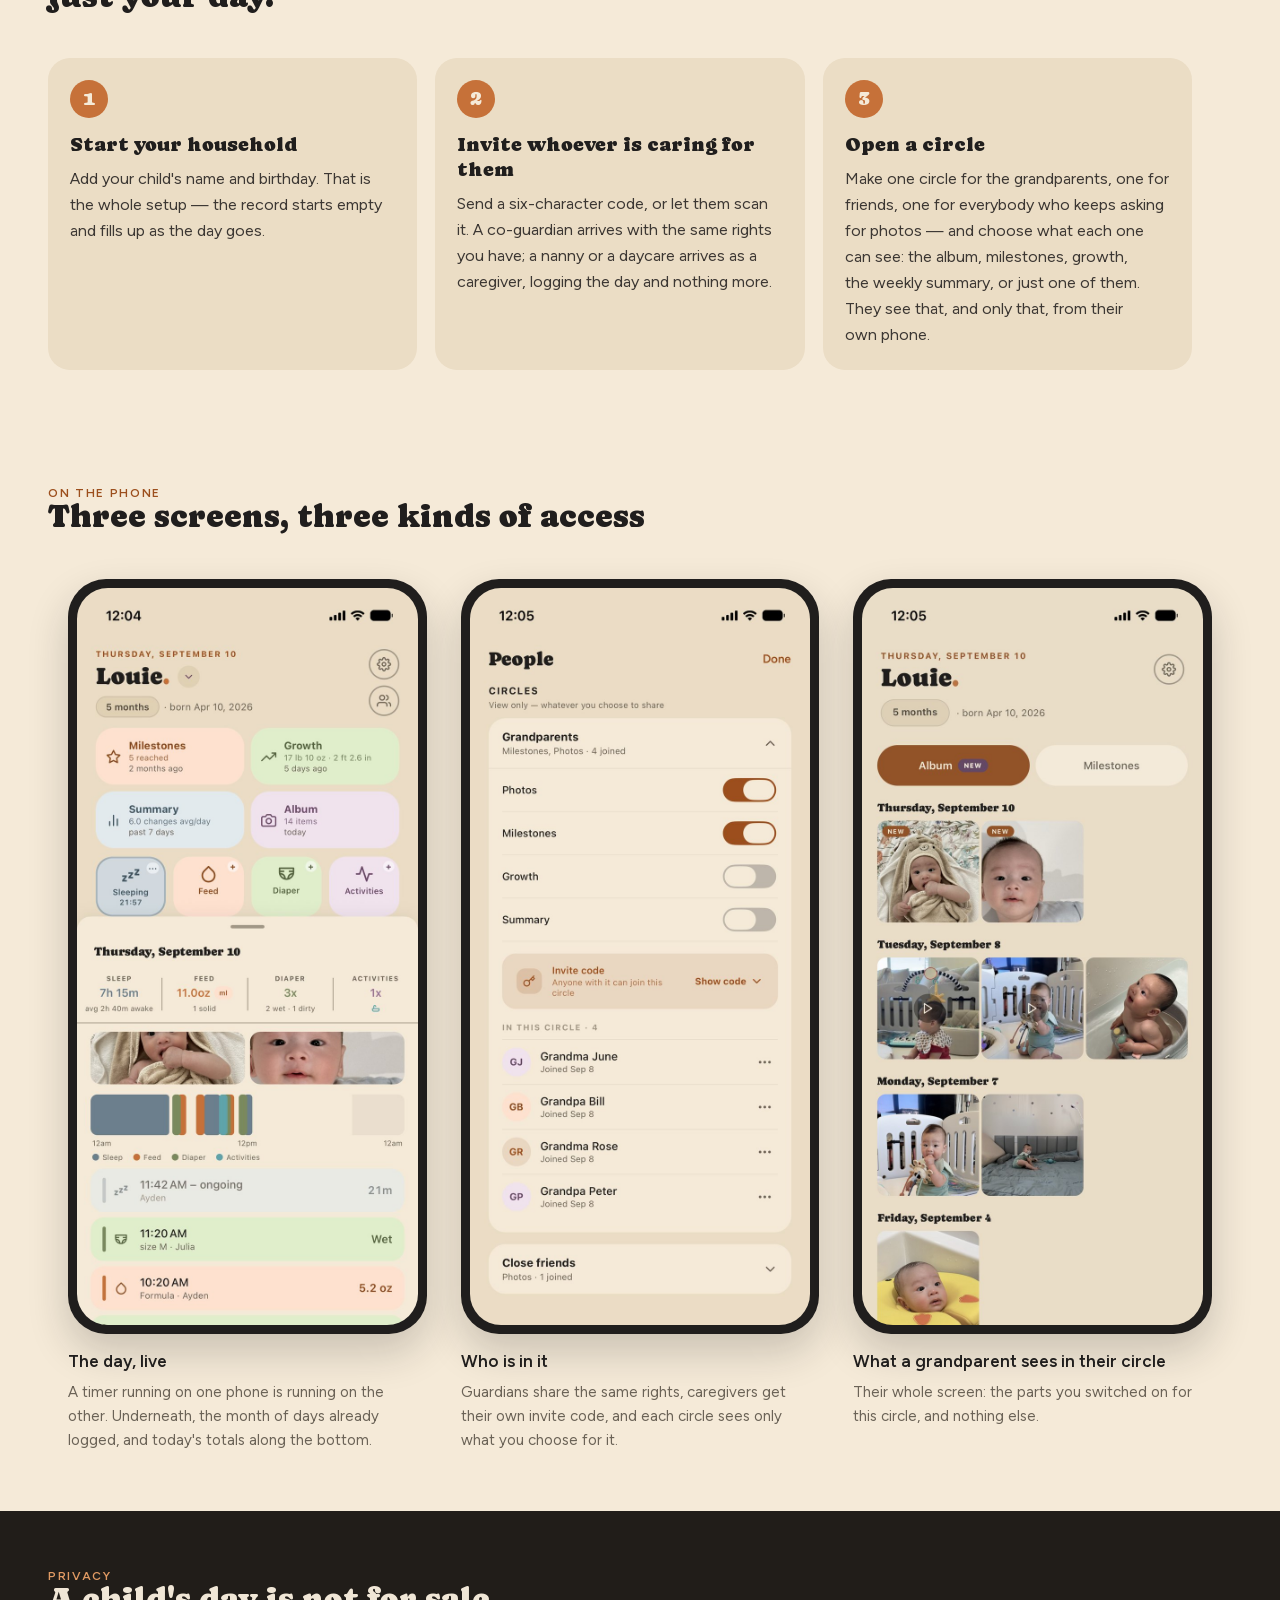
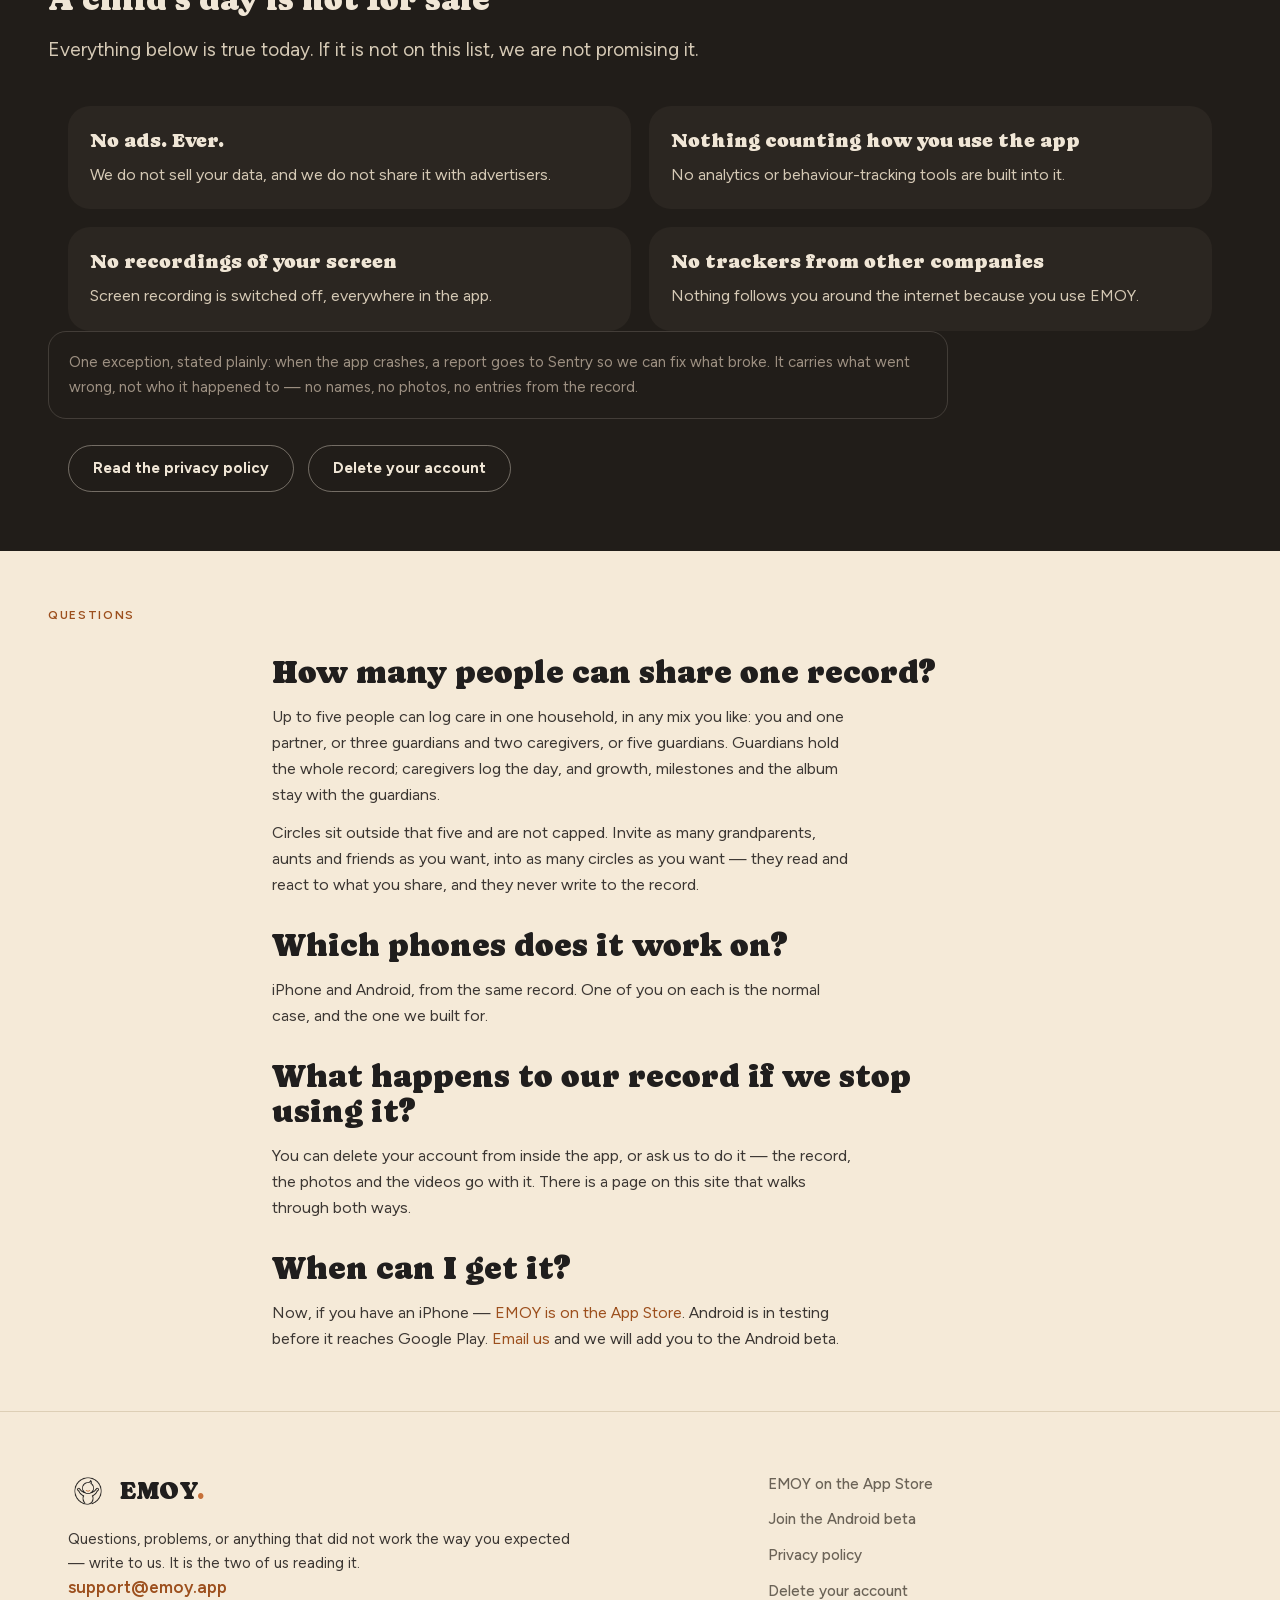
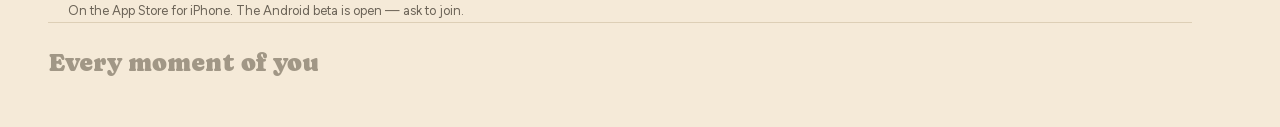
==== commit d5469268: "Publish site/ from ajltesting/family-circle-app@795071a Generated by the publish-site workflow. The " ====
--- a/index.html
+++ b/index.html
@@ -14,7 +14,7 @@
 
 <div class="beta-banner">
   <span class="beta-dot" aria-hidden="true"></span>
-  EMOY is in private beta with family testers. Invites are open — ask and we will add you to the list.
+  <span>EMOY is on the App Store for iPhone. On Android? The beta is open — <a href="mailto:support@emoy.app?subject=Android%20beta">ask to join</a>.</span>
 </div>
 
 <header class="site-header">
@@ -43,7 +43,7 @@
         <li><a href="#s-faq">Questions</a></li>
       </ul>
     </details>
-    <a class="pill pill-solid" href="mailto:support@emoy.app?subject=Beta%20invite">Ask for an invite</a>
+    <a class="pill pill-solid" href="https://apps.apple.com/app/id6805184110">Get it on iPhone</a>
   </nav>
 </header>
 
@@ -56,35 +56,11 @@
     <h1>Every moment<br>of you</h1>
     <p class="lede">One live record of your child's day, written by the people caring for them — and an easy way to share the milestones, photos and videos with family and friends, while the rest of the day stays with you.</p>
 
-    <div class="cta-row">
-      <a class="pill pill-solid pill-lg" href="mailto:support@emoy.app?subject=Beta%20invite">Ask for a beta invite</a>
+    <div class="cta-row" id="get-app">
+      <a class="store-link" href="https://apps.apple.com/app/id6805184110"><img src="badges/app-store.svg" alt="Download on the App Store" width="162" height="54"></a>
       <a class="pill pill-outline pill-lg" href="#s-how">See how it works</a>
     </div>
-
-    <div class="badges">
-      <div class="store-badge" role="img" aria-label="Coming soon on the App Store">
-        <svg class="store-badge-mark" viewBox="0 0 24 24" aria-hidden="true" fill="currentColor">
-          <path d="M17.05 20.28c-.98.95-2.05.8-3.08.35-1.09-.46-2.09-.48-3.24 0-1.44.62-2.2.44-3.06-.35C2.79 15.25 3.51 7.59 9.05 7.31c1.35.07 2.29.74 3.08.8 1.18-.24 2.31-.93 3.57-.84 1.51.12 2.65.72 3.4 1.8-3.12 1.87-2.38 5.98.48 7.13-.57 1.5-1.31 2.99-2.54 4.09zM12.03 7.25c-.15-2.23 1.66-4.07 3.74-4.25.29 2.58-2.34 4.5-3.74 4.25z"/>
-        </svg>
-        <span class="store-badge-text">
-          <span class="store-badge-eyebrow">Coming soon on</span>
-          <span class="store-badge-label">the App Store</span>
-        </span>
-      </div>
-      <div class="store-badge" role="img" aria-label="Coming soon on Google Play">
-        <svg class="store-badge-mark" viewBox="0 0 24 24" aria-hidden="true">
-          <path fill="#34a853" d="M3.61 1.81a1.5 1.5 0 0 0-.35 1.05v18.28c0 .4.13.75.35 1.05l10.13-10.19z"/>
-          <path fill="#fbbc04" d="M17.66 15.42l-3.92-3.42 3.92-3.42 4.15 2.35a1.5 1.5 0 0 1 0 2.14z"/>
-          <path fill="#ea4335" d="M13.74 12L3.61 1.81c.38-.51 1.03-.62 1.66-.27l12.39 7.04z"/>
-          <path fill="#4285f4" d="M13.74 12l3.92 3.42-12.39 7.04c-.63.35-1.28.24-1.66-.27z"/>
-        </svg>
-        <span class="store-badge-text">
-          <span class="store-badge-eyebrow">Coming soon on</span>
-          <span class="store-badge-label">Google Play</span>
-        </span>
-      </div>
-    </div>
-    <p class="badge-note">Not on the App Store or Google Play yet — ask us for an invite.</p>
+    <p class="badge-note">On Android? EMOY is on its way to Google Play. While it is in testing, <a href="mailto:support@emoy.app?subject=Android%20beta">email us to join the Android beta</a>.</p>
   </div>
 
   <div class="hero-cards">
@@ -401,7 +377,7 @@
     </div>
     <div class="faq-item">
       <h3>When can I get it?</h3>
-      <p class="para">It is in private beta with family testers, so there is no store listing yet. Email us and we will put you on the invite list — we will say when there is room rather than leaving you waiting.</p>
+      <p class="para">Now, if you have an iPhone — <a href="https://apps.apple.com/app/id6805184110">EMOY is on the App Store</a>. Android is in testing before it reaches Google Play. <a href="mailto:support@emoy.app?subject=Android%20beta">Email us</a> and we will add you to the Android beta.</p>
     </div>
   </div>
 </section>
@@ -418,12 +394,13 @@
       </a>
       <p class="para">Questions, problems, or anything that did not work the way you expected — write to us. It is the two of us reading it.</p>
       <p><a class="mail" href="mailto:support@emoy.app">support@emoy.app</a></p>
-      <p class="footer-note">Private beta with family testers. Invites are open — ask.</p>
+      <p class="footer-note">On the App Store for iPhone. The Android beta is open — ask to join.</p>
     </div>
     <ul class="footer-links">
+      <li><a href="https://apps.apple.com/app/id6805184110">EMOY on the App Store</a></li>
+      <li><a href="mailto:support@emoy.app?subject=Android%20beta">Join the Android beta</a></li>
       <li><a href="/privacy">Privacy policy</a></li>
       <li><a href="/delete-account">Delete your account</a></li>
-      <li><a href="mailto:support@emoy.app?subject=Beta%20invite">Ask for a beta invite</a></li>
     </ul>
   </div>
   <p class="footer-tag">Every moment of you</p>
--- a/style.css
+++ b/style.css
@@ -24,6 +24,37 @@
   --space-6: 26.4px;
   --space-8: 35.2px;
   --space-10: 44px;
+
+  /* Organic's type scale — the same system src/lib/theme.ts and the app
+     already use: 13 · 16 · 20 · 25 · 32 · 42, a ~1.27 modular ratio, with
+     Organic's 15px body alongside it. The site had adopted Organic's COLOURS
+     and its space scale and nothing else, so all 15 of its font-size clamps
+     were chosen per section and no two shared a ratio.
+
+     --type-7 (53) is the scale continued by its own ratio, for the hero only.
+     The step above it (~68) is deliberately absent: h1 was already tried at
+     70px and cut back on 2026-09-09 for shouting, and 62 -> 53 continues that
+     decision rather than reopening it. */
+  --type-1: 13px;
+  --type-2: 16px;
+  --type-3: 20px;
+  --type-4: 25px;
+  --type-5: 32px;
+  --type-6: 42px;
+  --type-7: 53px;
+  --type-body: 15px;
+
+  /* Fluid roles. Every clamp interpolates between two ADJACENT scale steps,
+     so both ends land on the scale; the vw term now only decides where
+     between them a given width falls, and can no longer invent a size. */
+  --t-hero: clamp(var(--type-6), 7.6vw, var(--type-7));
+  --t-display: clamp(var(--type-5), 4.8vw, var(--type-6));
+  --t-h2: clamp(var(--type-4), 4.2vw, var(--type-5));
+  --t-h3: clamp(var(--type-3), 3vw, var(--type-4));
+  --t-h4: clamp(var(--type-2), 1.6vw, var(--type-3));
+  --t-lede: clamp(var(--type-2), 1.5vw, var(--type-3));
+  --t-body: var(--type-2);
+  --t-pill: clamp(var(--type-body), 1.6vw, var(--type-2));
 }
 @media (prefers-color-scheme: dark) {
   :root {
@@ -54,14 +85,14 @@
    scale with the viewport, clamped so they never outgrow the header either. */
 .brand img { width: clamp(32px, 8.5vw, 40px); height: auto; }
 .wordmark {
-  font-size: clamp(20px, 5.5vw, 24px); font-weight: 700;
+  font-size: var(--t-h3); font-weight: 700;
   letter-spacing: .5px; color: var(--text);
 }
 .dot { color: var(--accent); }
 body:not(.lp) main { padding-bottom: 40px; }
-body:not(.lp) h1 { font-size: 30px; line-height: 1.25; margin: 26px 0 6px; }
-body:not(.lp) h2 { font-size: 20px; margin: 36px 0 8px; }
-body:not(.lp) h3 { font-size: 16px; margin: 26px 0 6px; }
+body:not(.lp) h1 { font-size: var(--type-5); line-height: 1.25; margin: 26px 0 6px; }
+body:not(.lp) h2 { font-size: var(--type-3); margin: 36px 0 8px; }
+body:not(.lp) h3 { font-size: var(--type-2); margin: 26px 0 6px; }
 body:not(.lp) p { margin: 12px 0; }
 body:not(.lp) ul { margin: 12px 0; padding-left: 22px; }
 body:not(.lp) li { margin: 6px 0; }
@@ -78,13 +109,13 @@
 /* Tables must scroll rather than force the page sideways on a phone. */
 body:not(.lp) table {
   display: block; overflow-x: auto; width: 100%;
-  border-collapse: collapse; margin: 18px 0; font-size: 15px;
+  border-collapse: collapse; margin: 18px 0; font-size: var(--type-body);
 }
 body:not(.lp) th, body:not(.lp) td { text-align: left; padding: 9px 14px 9px 0; border-bottom: 1px solid var(--hairline); }
-body:not(.lp) th { color: var(--muted); font-size: 12px; text-transform: uppercase; letter-spacing: 1px; }
+body:not(.lp) th { color: var(--muted); font-size: var(--type-1); text-transform: uppercase; letter-spacing: 1px; }
 body:not(.lp) footer {
   border-top: 1px solid var(--hairline); padding-top: 18px; padding-bottom: 44px;
-  color: var(--faint); font-size: 14px;
+  color: var(--faint); font-size: var(--type-1);
   display: flex; flex-wrap: wrap; gap: 18px;
 }
 body:not(.lp) footer a { color: var(--muted); text-decoration: none; }
@@ -177,12 +208,12 @@
    value was a fixed px sitting under fluid type, so a 38px h1 on mobile got
    the same 26 as a 62px one. Both ends of each clamp are scale steps, so the
    space is fluid the way the type is. */
-.lp h1 { font-size: clamp(38px, 7.6vw, 62px); line-height: 1.02; letter-spacing: -.5px;
+.lp h1 { font-size: var(--t-hero); line-height: 1.02; letter-spacing: -.5px;
          margin-bottom: clamp(var(--space-4), 2.1vw, var(--space-6)); }
-.lp h2 { font-size: clamp(29px, 4.2vw, 40px); line-height: 1.12; text-wrap: pretty; max-width: 20em;
+.lp h2 { font-size: var(--t-h2); line-height: 1.12; text-wrap: pretty; max-width: 20em;
          margin-bottom: clamp(var(--space-3), 1.4vw, var(--space-4)); }
-.lp h2.h2-village { font-size: clamp(31px, 4.8vw, 45px); line-height: 1.08; max-width: 18em; }
-.lp h3 { font-size: clamp(18px, 1.6vw, 21px); line-height: 1.25; margin-bottom: var(--space-2); }
+.lp h2.h2-village { font-size: var(--t-display); line-height: 1.08; max-width: 18em; }
+.lp h3 { font-size: var(--t-h4); line-height: 1.25; margin-bottom: var(--space-2); }
 .lp p { margin: 0; }
 .lp a { color: var(--accent-deep); text-decoration: none; }
 .lp a:hover { color: var(--accent); }
@@ -197,11 +228,11 @@
 }
 /* Body rises, headings come down: the ratio was ~2.9:1, which is why the
    headings shouted and the copy whispered. Now ~2.2:1. */
-.lede { font-size: clamp(17px, 1.5vw, 19px); line-height: 1.6; color: var(--body); text-wrap: pretty; max-width: var(--measure-prose); }
+.lede { font-size: var(--t-lede); line-height: 1.6; color: var(--body); text-wrap: pretty; max-width: var(--measure-prose); }
 /* Its margin-top was DEAD — (0,1,0) against `.lp p` (0,1,1), so it never
    rendered — and all three uses follow an h2, which now owns that gap. */
 .lede-wide { max-width: var(--measure-prose); }
-.para { font-size: clamp(16px, 1.05vw, 17.5px); line-height: 1.62; color: var(--body); text-wrap: pretty; max-width: var(--measure-prose); }
+.para { font-size: var(--t-body); line-height: 1.62; color: var(--body); text-wrap: pretty; max-width: var(--measure-prose); }
 .para + .para { margin-top: 12px; }
 
 /* ── Bands ───────────────────────────────────────────────────────────────── */
@@ -226,6 +257,10 @@
   display: flex; gap: 10px; align-items: center; justify-content: center;
   text-align: center;
 }
+/* `.lp .beta-banner a`, not `.beta-banner a`: `.lp a` is (0,1,1) and would
+   otherwise paint the link --accent-deep on the ink ground. */
+.lp .beta-banner a { color: var(--ink-accent); text-decoration: underline; text-underline-offset: 2px; }
+.lp .beta-banner a:hover { color: var(--ink-cream); }
 .beta-dot {
   width: 7px; height: 7px; border-radius: 999px; background: var(--ink-accent);
   flex: 0 0 auto; animation: emoyPulse 2.4s ease-in-out infinite;
@@ -238,7 +273,7 @@
 .lp .brand { display: flex; align-items: center; gap: 11px; }
 .lp .wordmark {
   font-family: "Caprasimo", Georgia, serif; font-weight: 400;
-  font-size: clamp(21px, 5vw, 25px); letter-spacing: .5px; color: var(--ink);
+  font-size: var(--t-h3); letter-spacing: .5px; color: var(--ink);
 }
 .lp .dot { color: var(--accent); }
 .nav { display: flex; align-items: center; gap: clamp(14px, 2.4vw, 30px); }
@@ -305,10 +340,10 @@
    already 600 weight at 13.95:1. */
 .lp .pill-outline { border: 1.5px solid rgba(32, 30, 29, .50); color: var(--ink); }
 .lp .pill-outline:hover { border-color: var(--accent); color: var(--accent-deep); }
-.lp .pill-outline-ink { border: 1.5px solid rgba(240, 230, 214, .40); color: var(--ink-cream); padding: 15px 24px; font-size: 15px; }  /* .30 was 2.42:1 on the ink ground; .40 is 3.28:1 */
+.lp .pill-outline-ink { border: 1.5px solid rgba(240, 230, 214, .40); color: var(--ink-cream); padding: 15px 24px; font-size: var(--type-body); }  /* .30 was 2.42:1 on the ink ground; .40 is 3.28:1 */
 .lp .pill-outline-ink:hover { border-color: var(--ink-accent); color: var(--ink-accent); }
-.pill-lg { font-size: clamp(15px, 1.6vw, 17px); padding: 17px 26px; }
-.pill-sm { font-size: 14px; padding: 13px 20px; }
+.pill-lg { font-size: var(--t-pill); padding: 17px 26px; }
+.pill-sm { font-size: var(--type-1); padding: 13px 20px; }
 .cta-row { display: flex; flex-wrap: wrap; gap: 14px; margin-top: 30px; }
 
 /* ── 1. Hero ─────────────────────────────────────────────────────────────── */
@@ -318,19 +353,15 @@
   max-width: calc(var(--measure) + 2 * var(--pad-x)); margin-inline: auto;
 }
 .hero .lede { max-width: 30em; }   /* the 26px moved onto h1, which owns it */
-.badges { display: flex; flex-wrap: wrap; align-items: stretch; gap: 12px; margin-top: 30px; }
-.store-badge {
-  display: inline-flex; align-items: center; gap: 10px;
-  height: 56px; padding: 0 18px 0 14px;
-  background: var(--ink); color: #fff;
-  border-radius: 12px;
-  user-select: none;
-}
-.store-badge-mark { width: 26px; height: 26px; flex-shrink: 0; }
-.store-badge-text { display: flex; flex-direction: column; line-height: 1.15; }
-.store-badge-eyebrow { font: 500 10px/1.2 "Figtree", sans-serif; letter-spacing: .04em; opacity: .8; }
-.store-badge-label { font: 600 17px/1.15 "Figtree", sans-serif; letter-spacing: -.005em; margin-top: 3px; }
-.badge-note { margin-top: 14px; font-size: 14px; line-height: 1.6; color: var(--muted); max-width: 34em; }
+/* The official "Download on the App Store" badge. Apple's artwork, unmodified
+   (site/badges/app-store.svg, from developer.apple.com); Apple asks for at least
+   40px of height and clear space around it, which the cta-row gap provides. */
+.store-link { display: inline-flex; align-items: center; }
+.store-link img { display: block; height: 54px; width: auto; }
+/* `.lp .badge-note`, not `.badge-note`: `.lp p` (0,1,1) zeroed this margin, which
+   put the note inside the App Store badge's clear space (Apple asks for a
+   quarter of the badge's height; --space-4 is 17.6px against a 54px badge). */
+.lp .badge-note { margin-top: var(--space-4); font-size: var(--type-1); line-height: 1.6; color: var(--muted); max-width: 34em; }
 
 .hero-cards { position: relative; display: flex; flex-direction: column; gap: 18px; padding: 24px 0; }
 .blob { position: absolute; border-radius: 999px; z-index: 0; }
@@ -350,12 +381,12 @@
 .dot-pulse { width: 7px; height: 7px; border-radius: 999px; background: var(--accent); animation: emoyPulse 1.8s ease-in-out infinite; }
 .timer {
   margin: 12px 0 4px; font-family: "Caprasimo", Georgia, serif;
-  font-size: clamp(44px, 11vw, 60px); line-height: 1; color: var(--ink);
+  font-size: var(--t-hero); line-height: 1; color: var(--ink);
   font-variant-numeric: tabular-nums;
 }
-.card-body { margin-top: 8px; font-size: 15px; line-height: 1.5; color: var(--muted); }
+.card-body { margin-top: 8px; font-size: var(--type-body); line-height: 1.5; color: var(--muted); }
 .card-actions { display: flex; flex-wrap: wrap; gap: 8px; margin-top: 16px; }
-.milestone-name { margin-top: 12px; font-family: "Caprasimo", Georgia, serif; font-size: clamp(22px, 5vw, 26px); line-height: 1.1; color: var(--ink); }
+.milestone-name { margin-top: 12px; font-family: "Caprasimo", Georgia, serif; font-size: var(--t-h3); line-height: 1.1; color: var(--ink); }
 .range-note { margin-top: 6px; font: 500 13px/1.4 "Figtree", sans-serif; color: var(--sage-deep); }
 .tile-row { display: flex; gap: 6px; margin-top: 14px; }
 .tile { position: relative; overflow: hidden; flex: 1; aspect-ratio: 1; border-radius: 12px; background: var(--rule); }
@@ -382,7 +413,7 @@
 .what-grid { display: grid; grid-template-columns: 1.15fr .85fr; gap: 24px; margin-top: 40px; align-items: start; }
 .day-card { background: var(--surface); padding: 24px; }
 .day-head { display: flex; align-items: baseline; justify-content: space-between; gap: 14px; flex-wrap: wrap; }
-.day-date { font-family: "Caprasimo", Georgia, serif; font-size: 22px; color: var(--ink); }
+.day-date { font-family: "Caprasimo", Georgia, serif; font-size: var(--type-3); color: var(--ink); }
 .day-meta { font: 600 11px/1.3 "Figtree", sans-serif; letter-spacing: .12em; text-transform: uppercase; color: var(--muted); }
 .rows { display: flex; flex-direction: column; gap: 8px; margin-top: 18px; }
 .row {
@@ -413,7 +444,7 @@
 .lp .legend { display: flex; flex-wrap: wrap; gap: 8px 18px; margin-top: 26px; padding-top: 20px; border-top: 1px solid var(--rule-on-surface); }
 .legend li { display: flex; align-items: center; gap: 7px; font: 500 13px/1 "Figtree", sans-serif; color: var(--muted); }
 .swatch { width: 9px; height: 9px; border-radius: 999px; }   /* round, as the app draws them */
-.day-close { margin-top: 14px; font-size: 14px; line-height: 1.6; color: var(--muted); }
+.day-close { margin-top: 14px; font-size: var(--type-1); line-height: 1.6; color: var(--muted); }
 .what-side { display: flex; flex-direction: column; gap: 24px; }
 .what-side .card { background: var(--surface); }
 
@@ -421,8 +452,8 @@
 .roles { display: grid; grid-template-columns: repeat(3, 1fr); gap: 18px; align-items: stretch; margin-top: 40px; }
 .role { background: var(--surface); border-top: 5px solid var(--role); display: flex; flex-direction: column; }
 .role-kicker { font: 600 13px/1 "Figtree", sans-serif; letter-spacing: .16em; text-transform: uppercase; color: var(--role-kicker); }
-.role-line { margin-top: 10px; font-family: "Caprasimo", Georgia, serif; font-size: 20px; line-height: 1.2; color: var(--ink); }
-.role .para { margin-top: 12px; font-size: 15px; }
+.role-line { margin-top: 10px; font-family: "Caprasimo", Georgia, serif; font-size: var(--type-3); line-height: 1.2; color: var(--ink); }
+.role .para { margin-top: 12px; font-size: var(--type-body); }
 .role-list { margin-top: 16px; padding-top: 14px; border-top: 1px solid var(--rule-on-surface); display: flex; flex-direction: column; gap: 7px; }
 .role-list li { font: 500 15px/1.45 "Figtree", sans-serif; color: var(--body); padding-left: 20px; position: relative; }
 .role-list li::before { position: absolute; left: 0; }
@@ -432,7 +463,7 @@
 .share-chips li { background: var(--ground); border-radius: 999px; padding: 7px 13px; font: 600 13px/1 "Figtree", sans-serif; color: var(--sage-deep); }
 .outsiders {
   margin-top: 22px; border: 1px solid var(--rule); border-radius: 18px;
-  padding: 16px 20px; font-size: 15px; line-height: 1.6; color: var(--muted);
+  padding: 16px 20px; font-size: var(--type-body); line-height: 1.6; color: var(--muted);
 }
 .outsiders strong { color: var(--ink); font-weight: 700; }
 
@@ -458,23 +489,23 @@
   display: inline-flex; align-items: center; justify-content: center;
   width: 38px; height: 38px; border-radius: 999px;
   background: var(--accent); color: var(--ground);
-  font-family: "Caprasimo", Georgia, serif; font-size: 19px; margin-bottom: 14px;
+  font-family: "Caprasimo", Georgia, serif; font-size: var(--type-3); margin-bottom: 14px;
 }
 
 /* ── 7. Privacy ──────────────────────────────────────────────────────────── */
 .privacy-grid { display: grid; grid-template-columns: repeat(2, 1fr); gap: 18px; margin-top: 40px; }
 .band.ink .card { background: var(--ink-surface); }
-.band.ink .card h3 { font-size: clamp(19px, 2.2vw, 22px); }
+.band.ink .card h3 { font-size: var(--t-h4); }
 .exception {
   margin-top: 24px; padding: 18px 20px; border-radius: 18px;
   border: 1px solid rgba(240, 230, 214, .16);
-  font-size: 15px; line-height: 1.65; color: var(--ink-muted); max-width: 60em;
+  font-size: var(--type-body); line-height: 1.65; color: var(--ink-muted); max-width: 60em;
 }
 .band.ink .cta-row { margin-top: 26px; }
 
 /* ── 8. Questions ────────────────────────────────────────────────────────── */
 .faq { display: flex; flex-direction: column; gap: 30px; margin-top: 34px; max-width: 46em; }
-.faq-item h3 { font-size: clamp(23px, 3.2vw, 30px); line-height: 1.12;
+.faq-item h3 { font-size: var(--t-h2); line-height: 1.12;
                margin-bottom: clamp(var(--space-2), 1.05vw, var(--space-3)); }
 
 /* ── 9. Footer ───────────────────────────────────────────────────────────── */
@@ -486,16 +517,16 @@
   display: grid; grid-template-columns: 1.2fr .8fr; gap: 34px;
   max-width: var(--measure); margin-inline: auto;
 }
-.footer-grid .para { margin-top: 16px; max-width: 34em; font-size: 15px; }
+.footer-grid .para { margin-top: 16px; max-width: 34em; font-size: var(--type-body); }
 .mail { font: 600 17px/1.5 "Figtree", sans-serif; }
-.footer-note { margin-top: 10px; font-size: 14px; color: var(--muted); }
+.footer-note { margin-top: 10px; font-size: var(--type-1); color: var(--muted); }
 .footer-links { display: flex; flex-direction: column; gap: 10px; }
 .footer-links a { font: 500 15px/1.5 "Figtree", sans-serif; color: var(--muted); }
 .footer-links a:hover { color: var(--accent-deep); }
 .footer-tag {
   max-width: var(--measure); margin: clamp(30px, 4vw, 44px) auto 0;
   padding-top: 20px; border-top: 1px solid var(--rule);
-  font-family: "Caprasimo", Georgia, serif; font-size: clamp(20px, 3vw, 26px); color: var(--faint);
+  font-family: "Caprasimo", Georgia, serif; font-size: var(--t-h3); color: var(--faint);
 }
 
 /* ── Motion ──────────────────────────────────────────────────────────────── */
@@ -623,18 +654,21 @@
   padding-top: clamp(var(--space-4), 2vw, var(--space-6));
   padding-bottom: var(--space-6);
 }
-.lp-invite h1 { font-size: clamp(31px, 4.4vw, 46px); line-height: 1.06; }
+.lp-invite h1 { font-size: var(--t-display); line-height: 1.06; }
 .lp-invite .kicker { margin-bottom: var(--space-2); }
 .lp-invite .invite-band .lede { margin-top: var(--space-3); }
-.lp-invite .cta-row { margin-top: var(--space-4); gap: var(--space-2); }
-.lp-invite .invite-note { margin-top: var(--space-3); color: var(--muted); font-size: 15px; }
+/* gap is --space-4 (17.6px), not --space-2: the row now leads with the App Store
+   badge, and Apple asks for a quarter of its 54px height (13.5px) as clear space.
+   --space-3 is 13.2px, which misses it. */
+.lp-invite .cta-row { margin-top: var(--space-4); gap: var(--space-4); }
+.lp-invite .invite-note { margin-top: var(--space-3); color: var(--muted); font-size: var(--type-body); }
 .lp-invite .invite-facts {
   margin-top: var(--space-6); max-width: var(--measure-prose);
   display: flex; flex-direction: column; gap: var(--space-3);
 }
 .lp-invite .invite-facts li {
   padding-left: var(--space-3); border-left: 3px solid var(--rule);
-  font-size: 16px; line-height: 1.55; color: var(--body);
+  font-size: var(--type-2); line-height: 1.55; color: var(--body);
 }
 .lp-invite .invite-facts strong { color: var(--ink); font-weight: 700; }
 
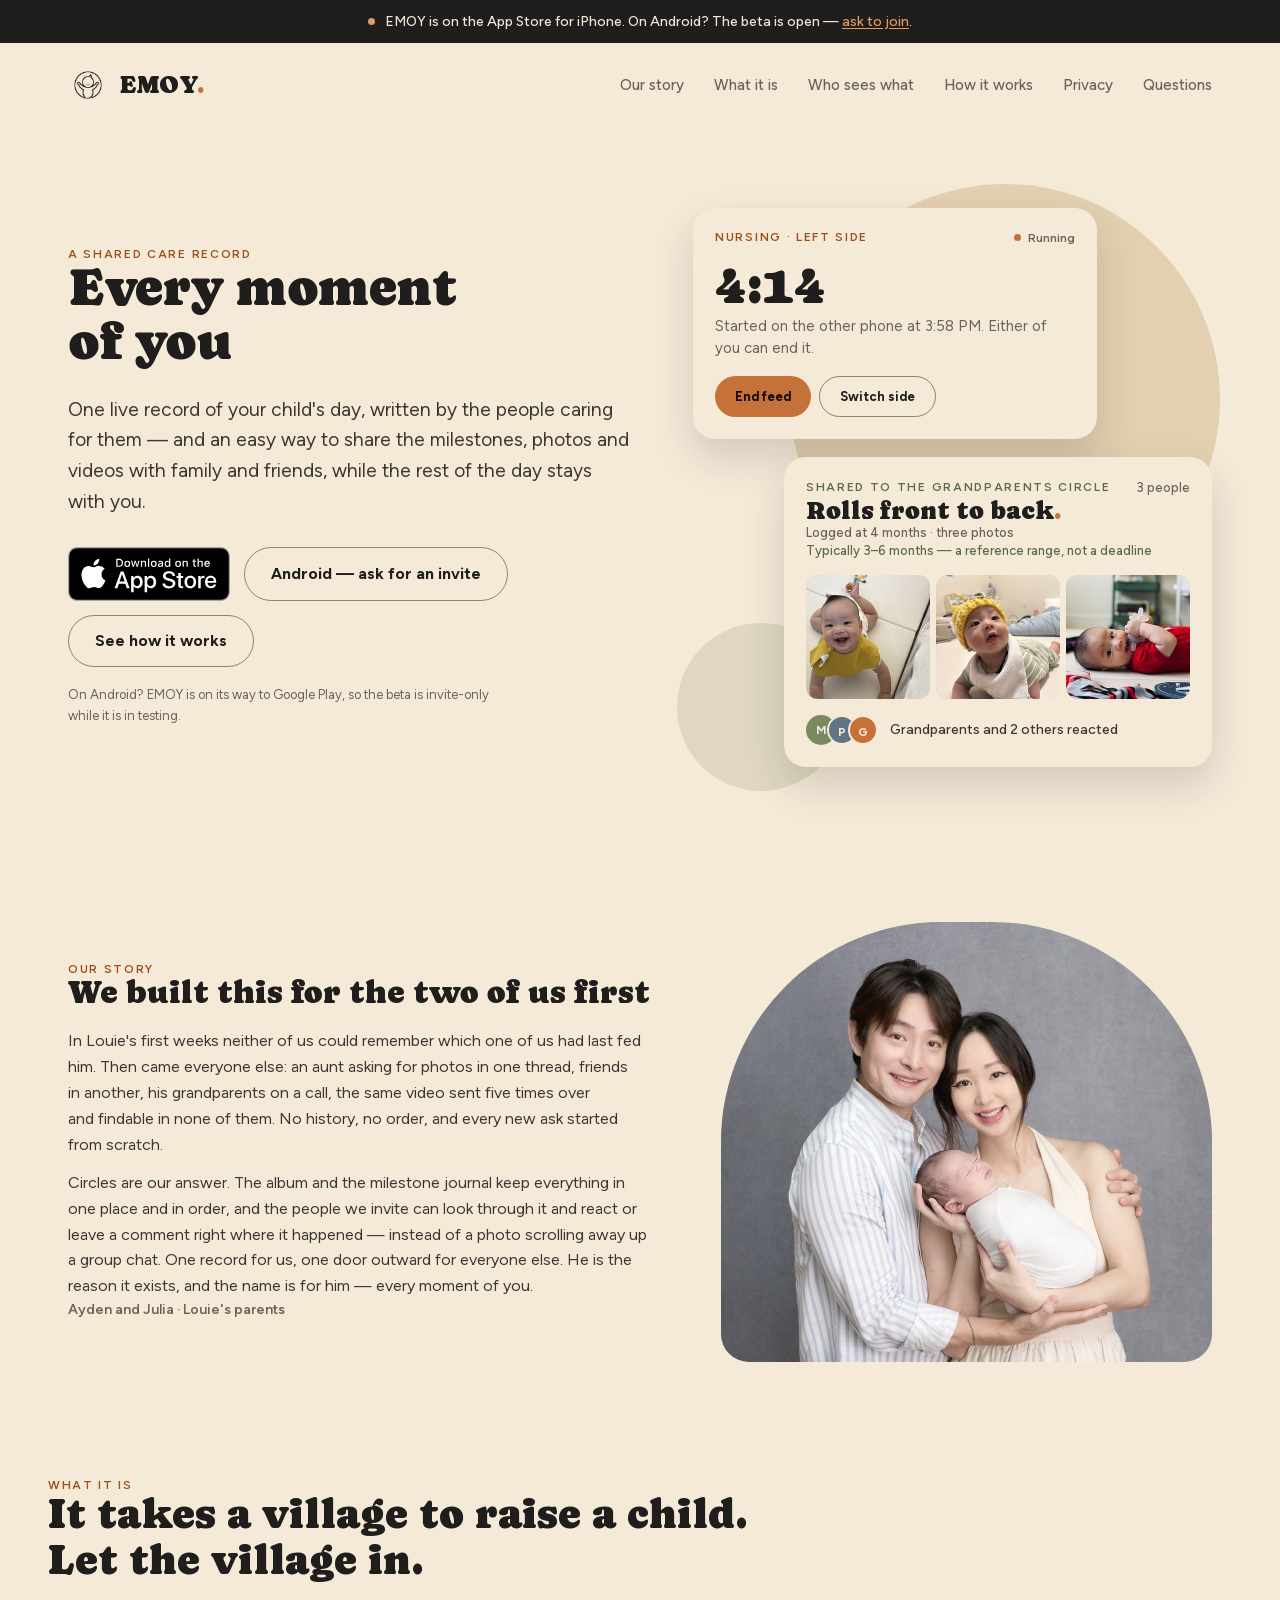
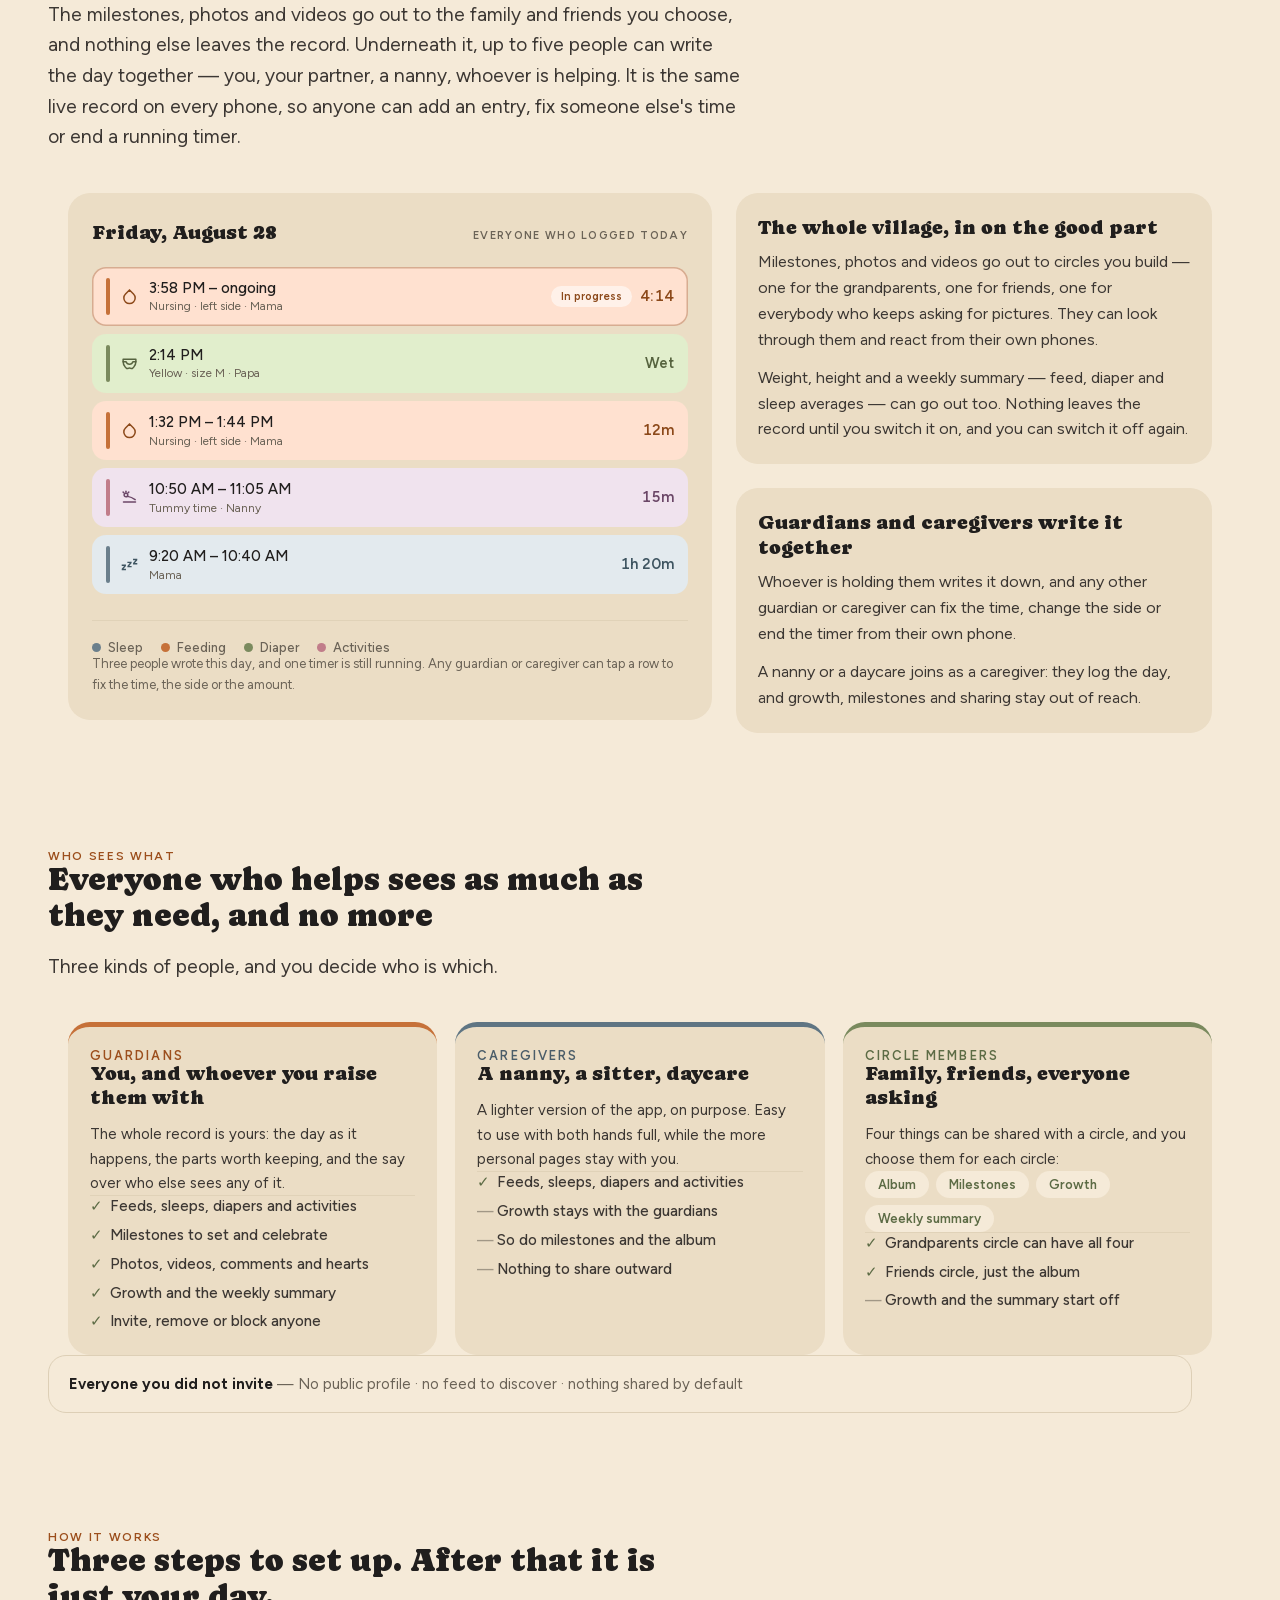
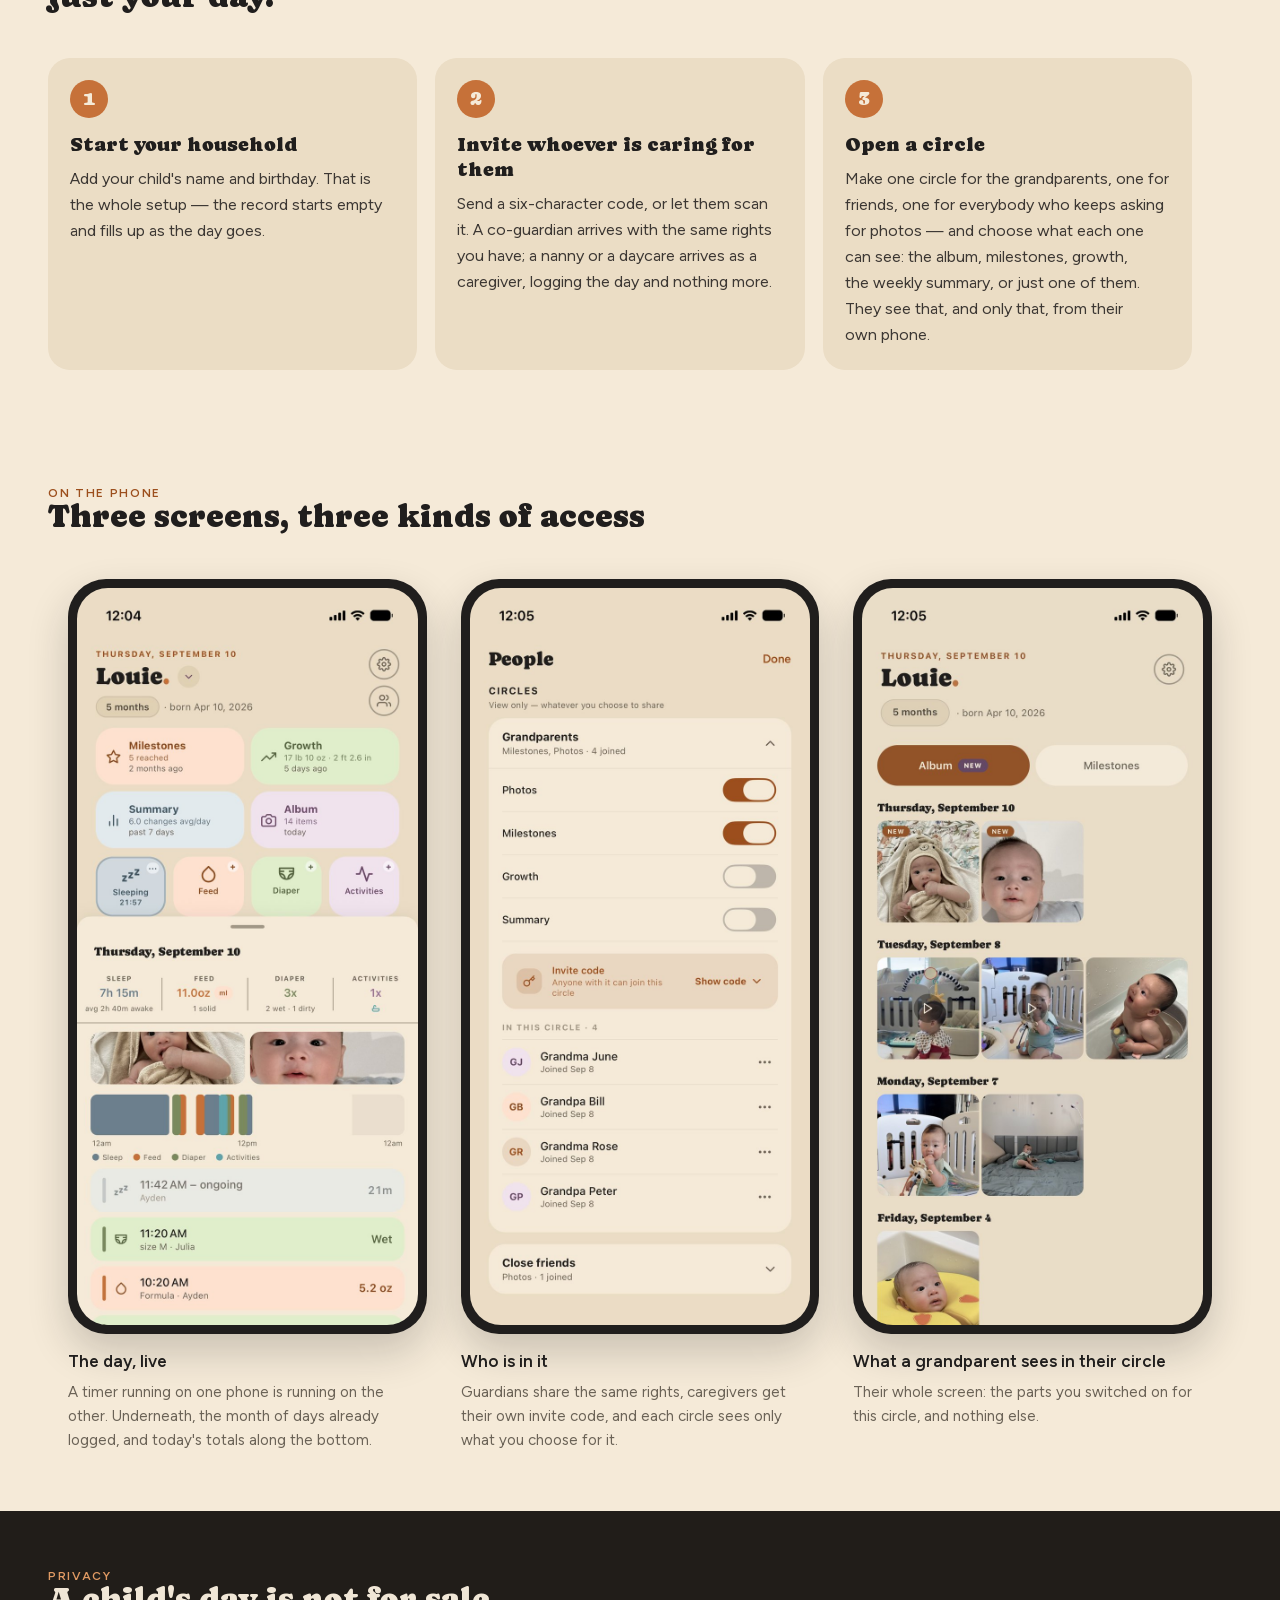
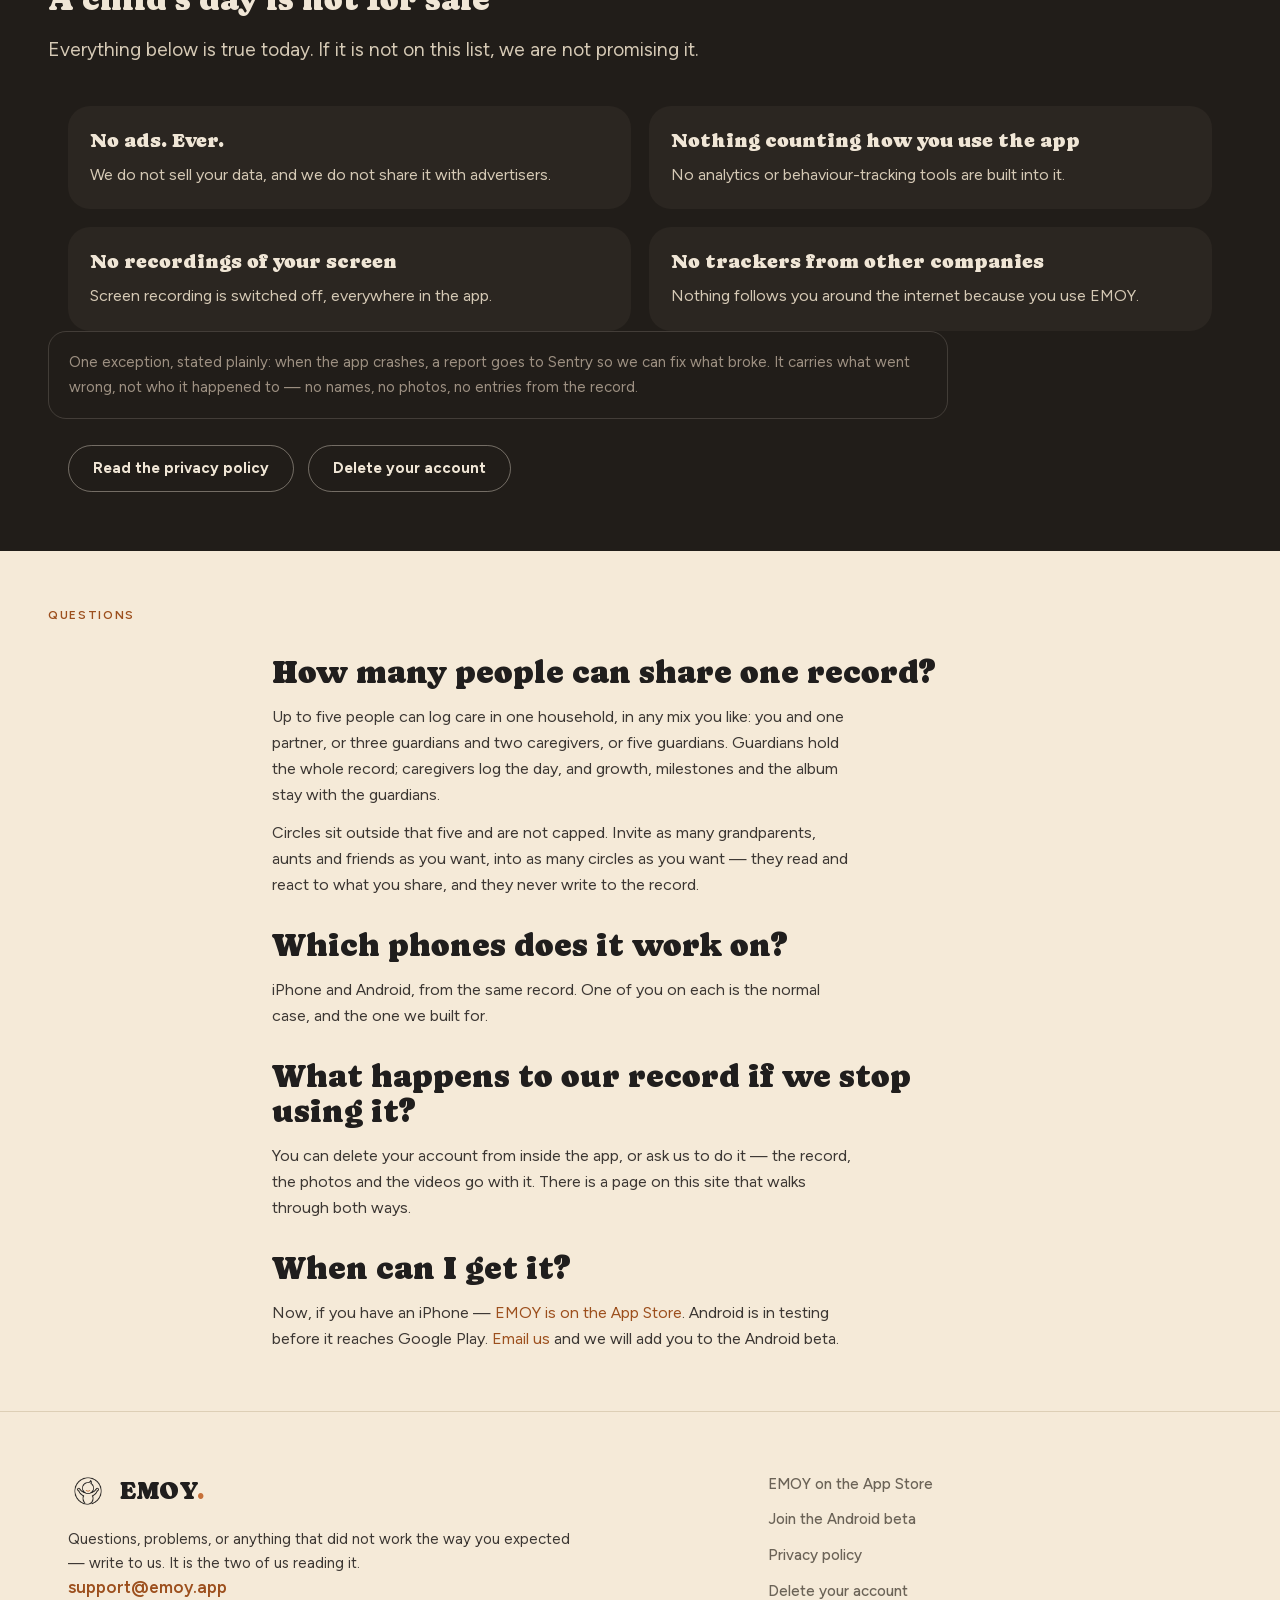
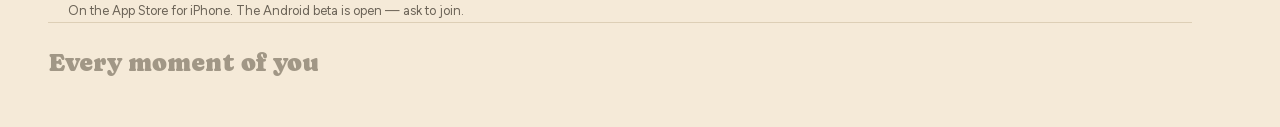
==== commit bff6d032: "Publish site/ from ajltesting/family-circle-app@1f91fbf Generated by the publish-site workflow. The " ====
--- a/index.html
+++ b/index.html
@@ -43,7 +43,9 @@
         <li><a href="#s-faq">Questions</a></li>
       </ul>
     </details>
-    <a class="pill pill-solid" href="https://apps.apple.com/app/id6805184110">Get it on iPhone</a>
+    <!-- The header's "Get it on iPhone" pill was removed 2026-09-17: the hero
+         below carries the official App Store badge, and two iPhone links a
+         thumb-width apart made the page look like it was asking twice. -->
   </nav>
 </header>
 
@@ -58,9 +60,13 @@
 
     <div class="cta-row" id="get-app">
       <a class="store-link" href="https://apps.apple.com/app/id6805184110"><img src="badges/app-store.svg" alt="Download on the App Store" width="162" height="54"></a>
+      <!-- Android sits beside iPhone, not only in the sentence underneath: the
+           two platforms are the same offer, and /get already presents them as
+           a pair. Same mailto and subject line every other Android route uses. -->
+      <a class="pill pill-outline pill-lg" href="mailto:support@emoy.app?subject=Android%20beta">Android &mdash; ask for an invite</a>
       <a class="pill pill-outline pill-lg" href="#s-how">See how it works</a>
     </div>
-    <p class="badge-note">On Android? EMOY is on its way to Google Play. While it is in testing, <a href="mailto:support@emoy.app?subject=Android%20beta">email us to join the Android beta</a>.</p>
+    <p class="badge-note">On Android? EMOY is on its way to Google Play, so the beta is invite-only while it is in testing.</p>
   </div>
 
   <div class="hero-cards">
--- a/style.css
+++ b/style.css
@@ -650,6 +650,11 @@
    So: internals tight enough to read as one unit, and one real break before
    the footer. .band's 72px padding and .site-footer's 66px stacked into a
    142px void here; both are overridden. */
+/* DEAD as of the /get turn: invite.html is now a redirect and no page carries
+   .lp-invite any more. Kept rather than deleted because every rule below is the
+   record of a design turn's measurements — the eight medium gaps, Apple's
+   clear-space ratio, the specificity note. Delete it or revive the page, but do
+   not quietly re-derive it. */
 .lp-invite .invite-band {
   padding-top: clamp(var(--space-4), 2vw, var(--space-6));
   padding-bottom: var(--space-6);
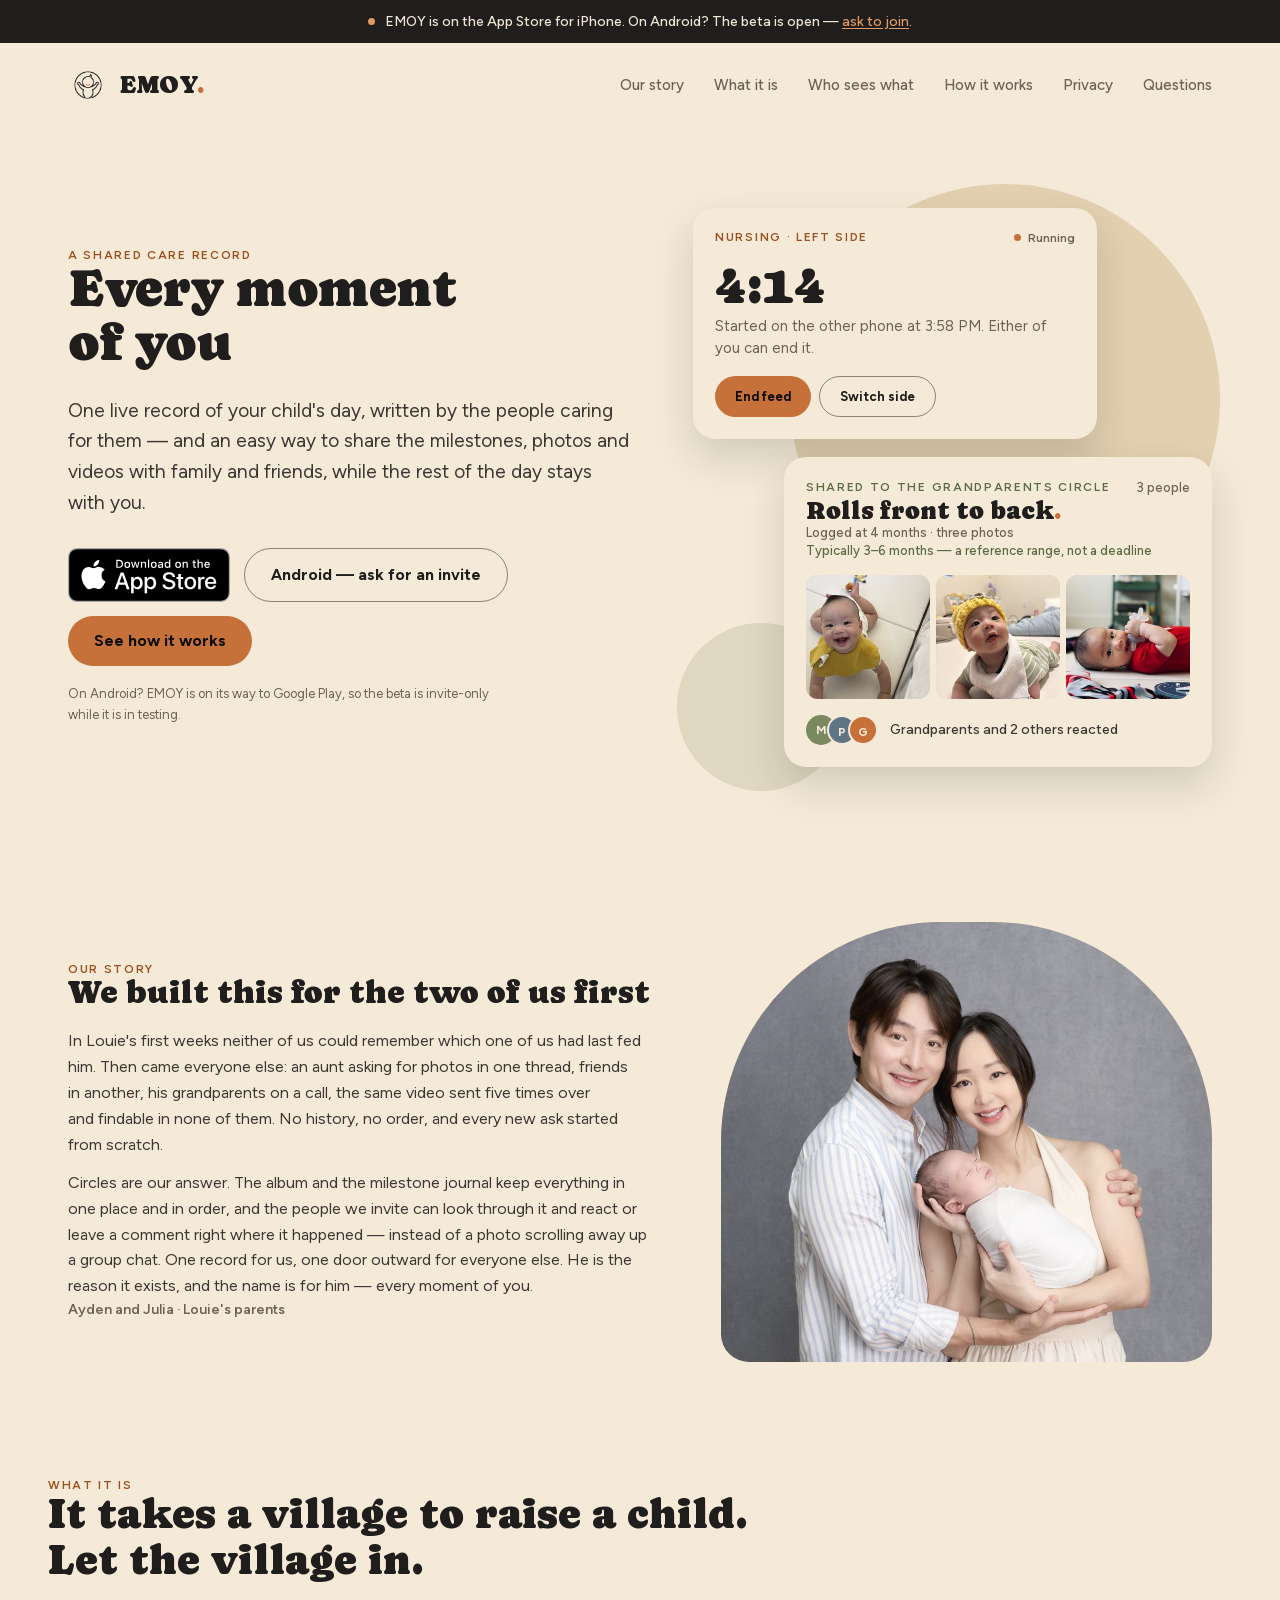
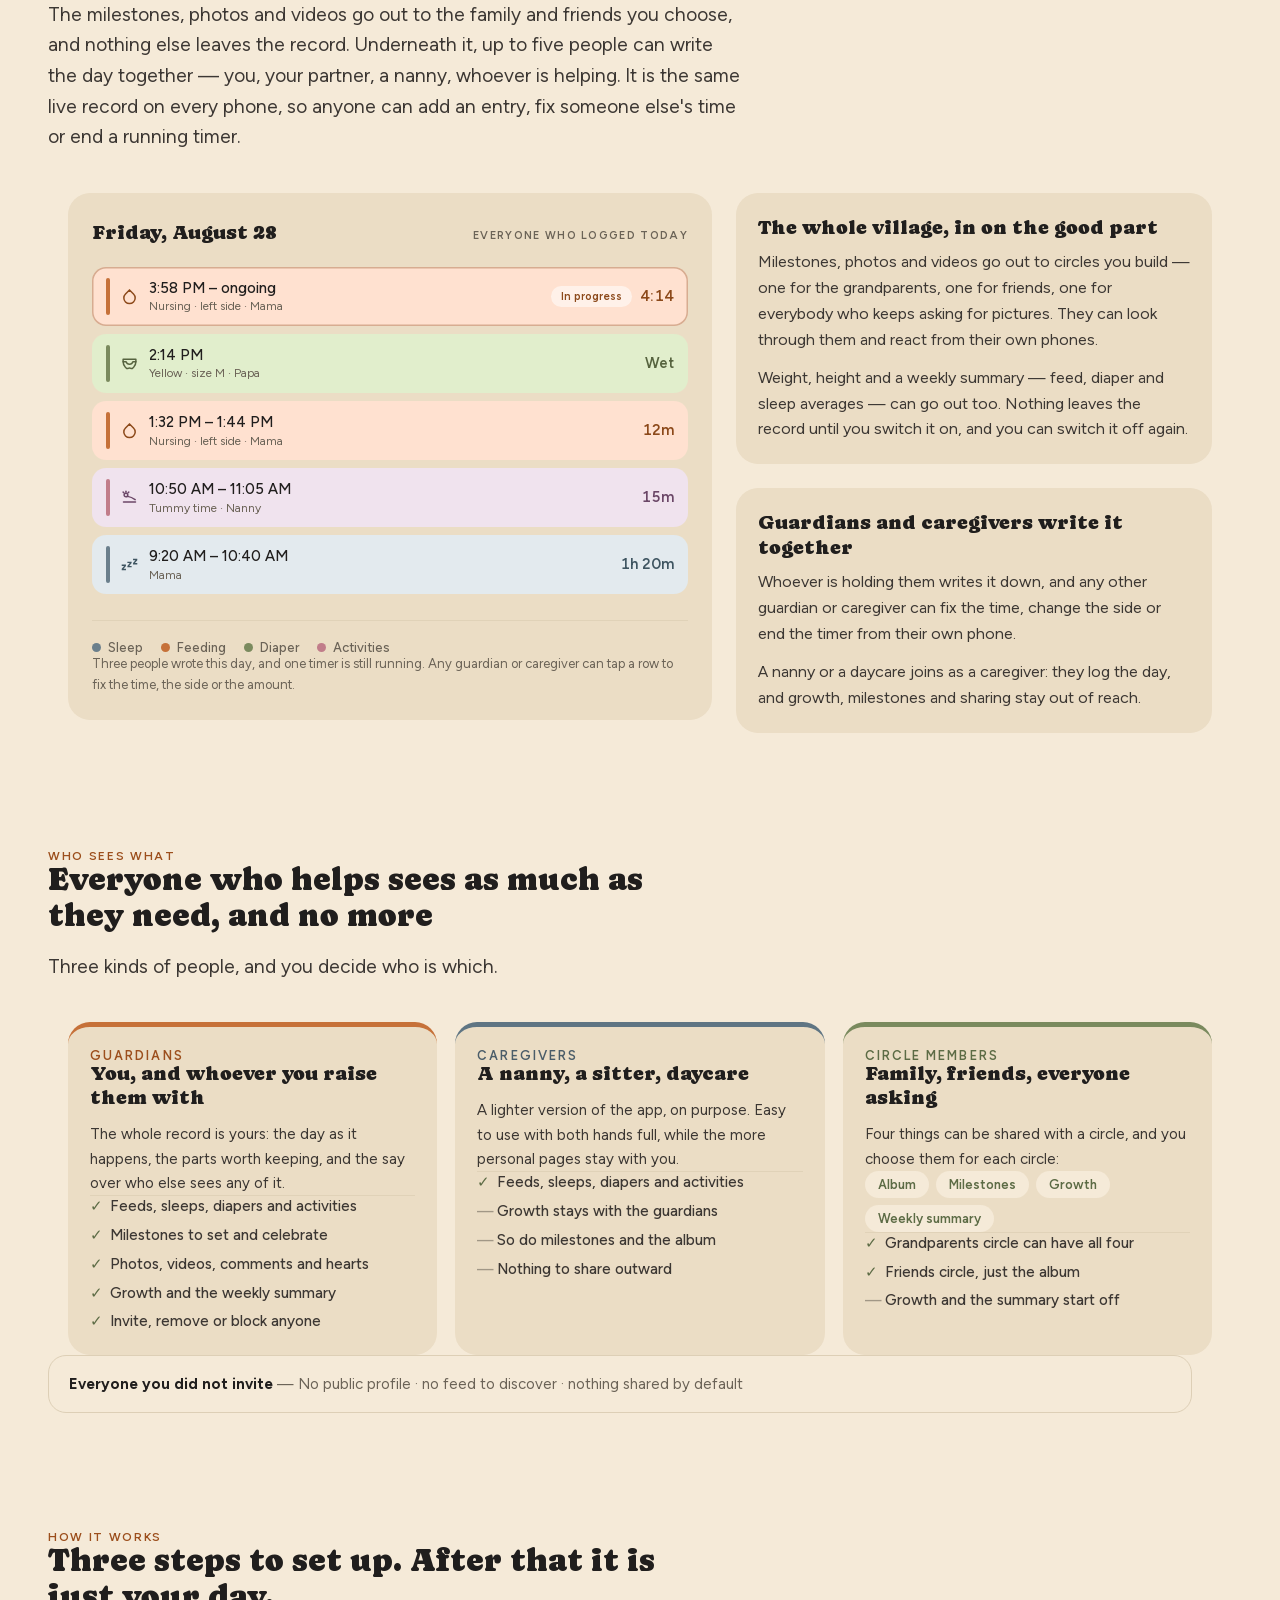
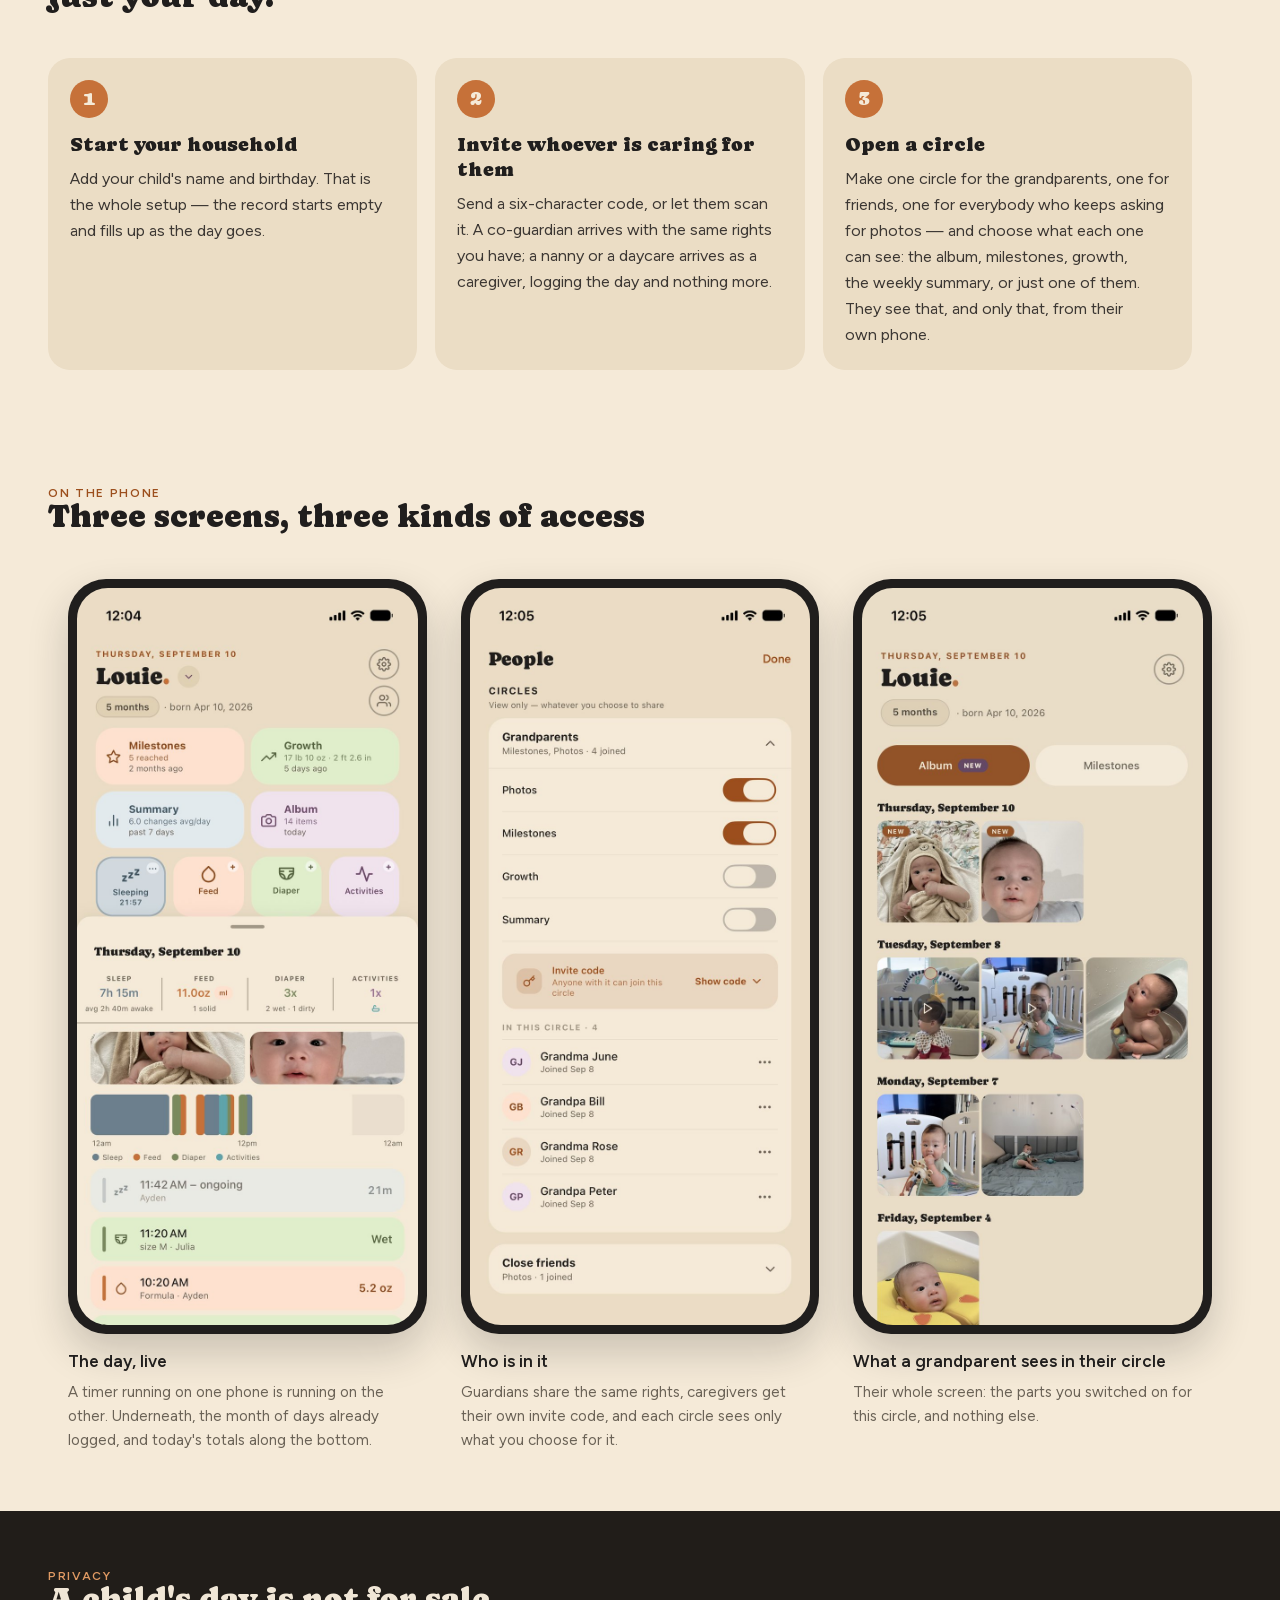
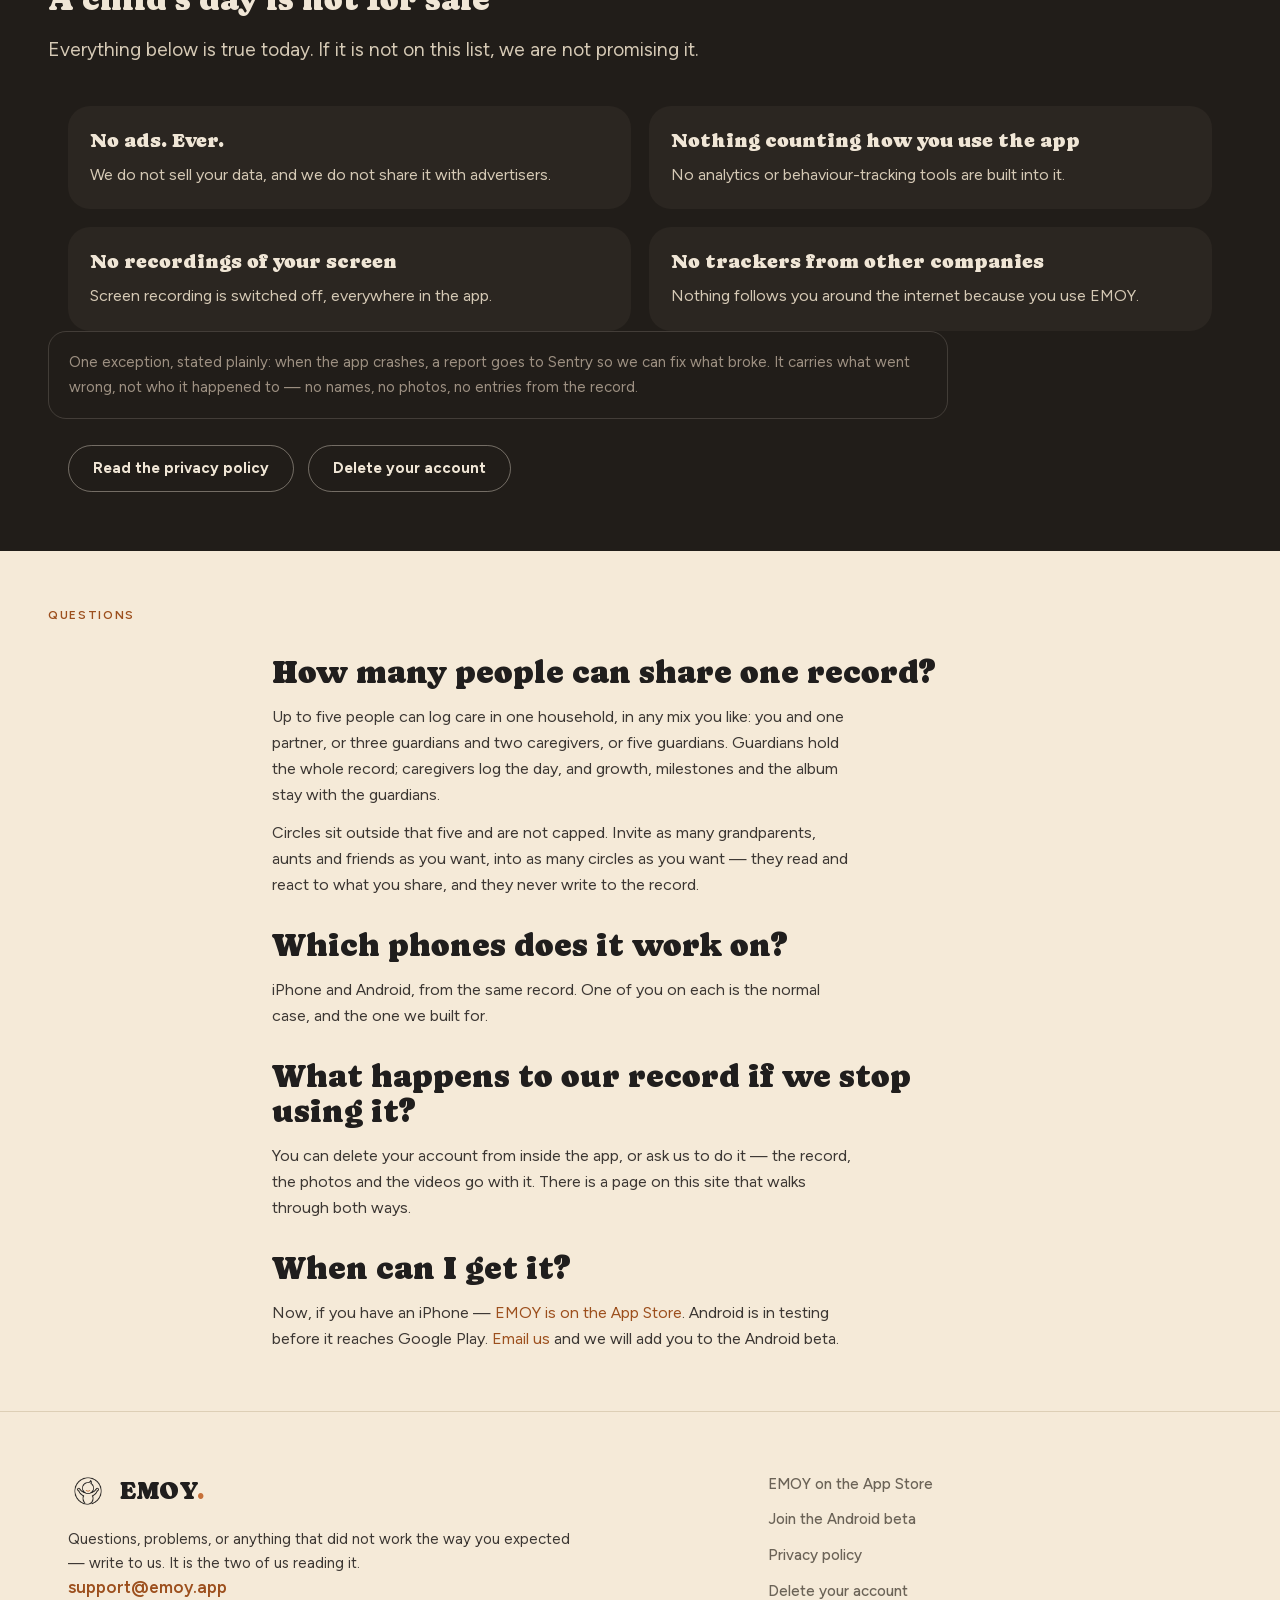
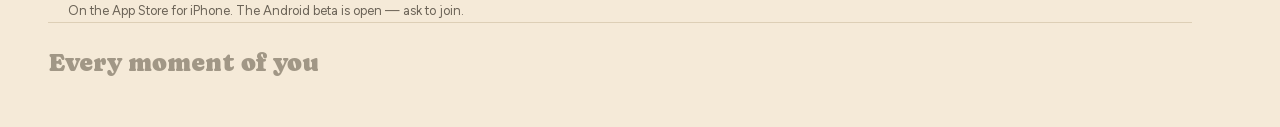
==== commit 68e885d1: "Publish site/ from ajltesting/family-circle-app@c020940 Generated by the publish-site workflow. The " ====
--- a/index.html
+++ b/index.html
@@ -64,7 +64,12 @@
            two platforms are the same offer, and /get already presents them as
            a pair. Same mailto and subject line every other Android route uses. -->
       <a class="pill pill-outline pill-lg" href="mailto:support@emoy.app?subject=Android%20beta">Android &mdash; ask for an invite</a>
-      <a class="pill pill-outline pill-lg" href="#s-how">See how it works</a>
+      <!-- FILLED, not outlined: with Android arriving beside it, two identical
+           outline pills read as one repeated control rather than two different
+           offers. .pill-solid is the site's existing filled pill — the same one
+           the header carried until it was removed — so this is a treatment the
+           page already had, moved to where it now does work. -->
+      <a class="pill pill-solid pill-lg" href="#s-how">See how it works</a>
     </div>
     <p class="badge-note">On Android? EMOY is on its way to Google Play, so the beta is invite-only while it is in testing.</p>
   </div>
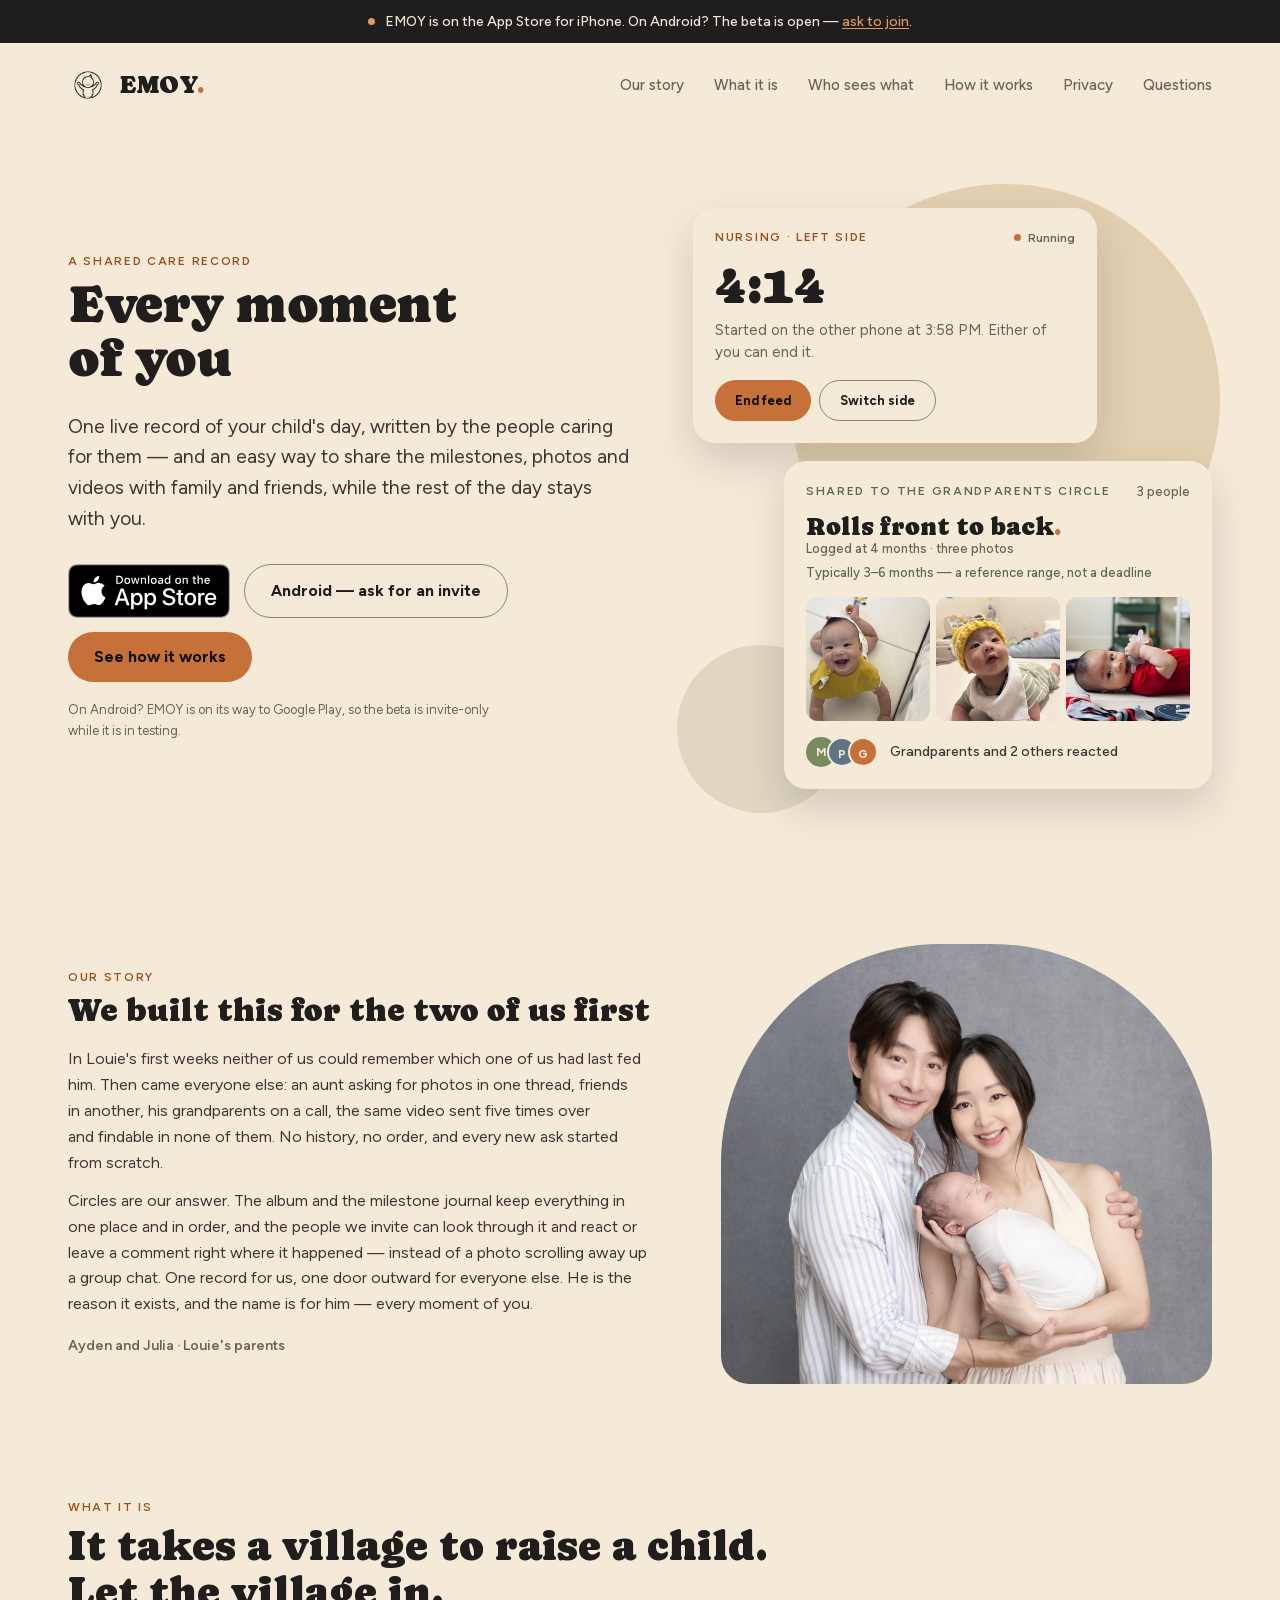
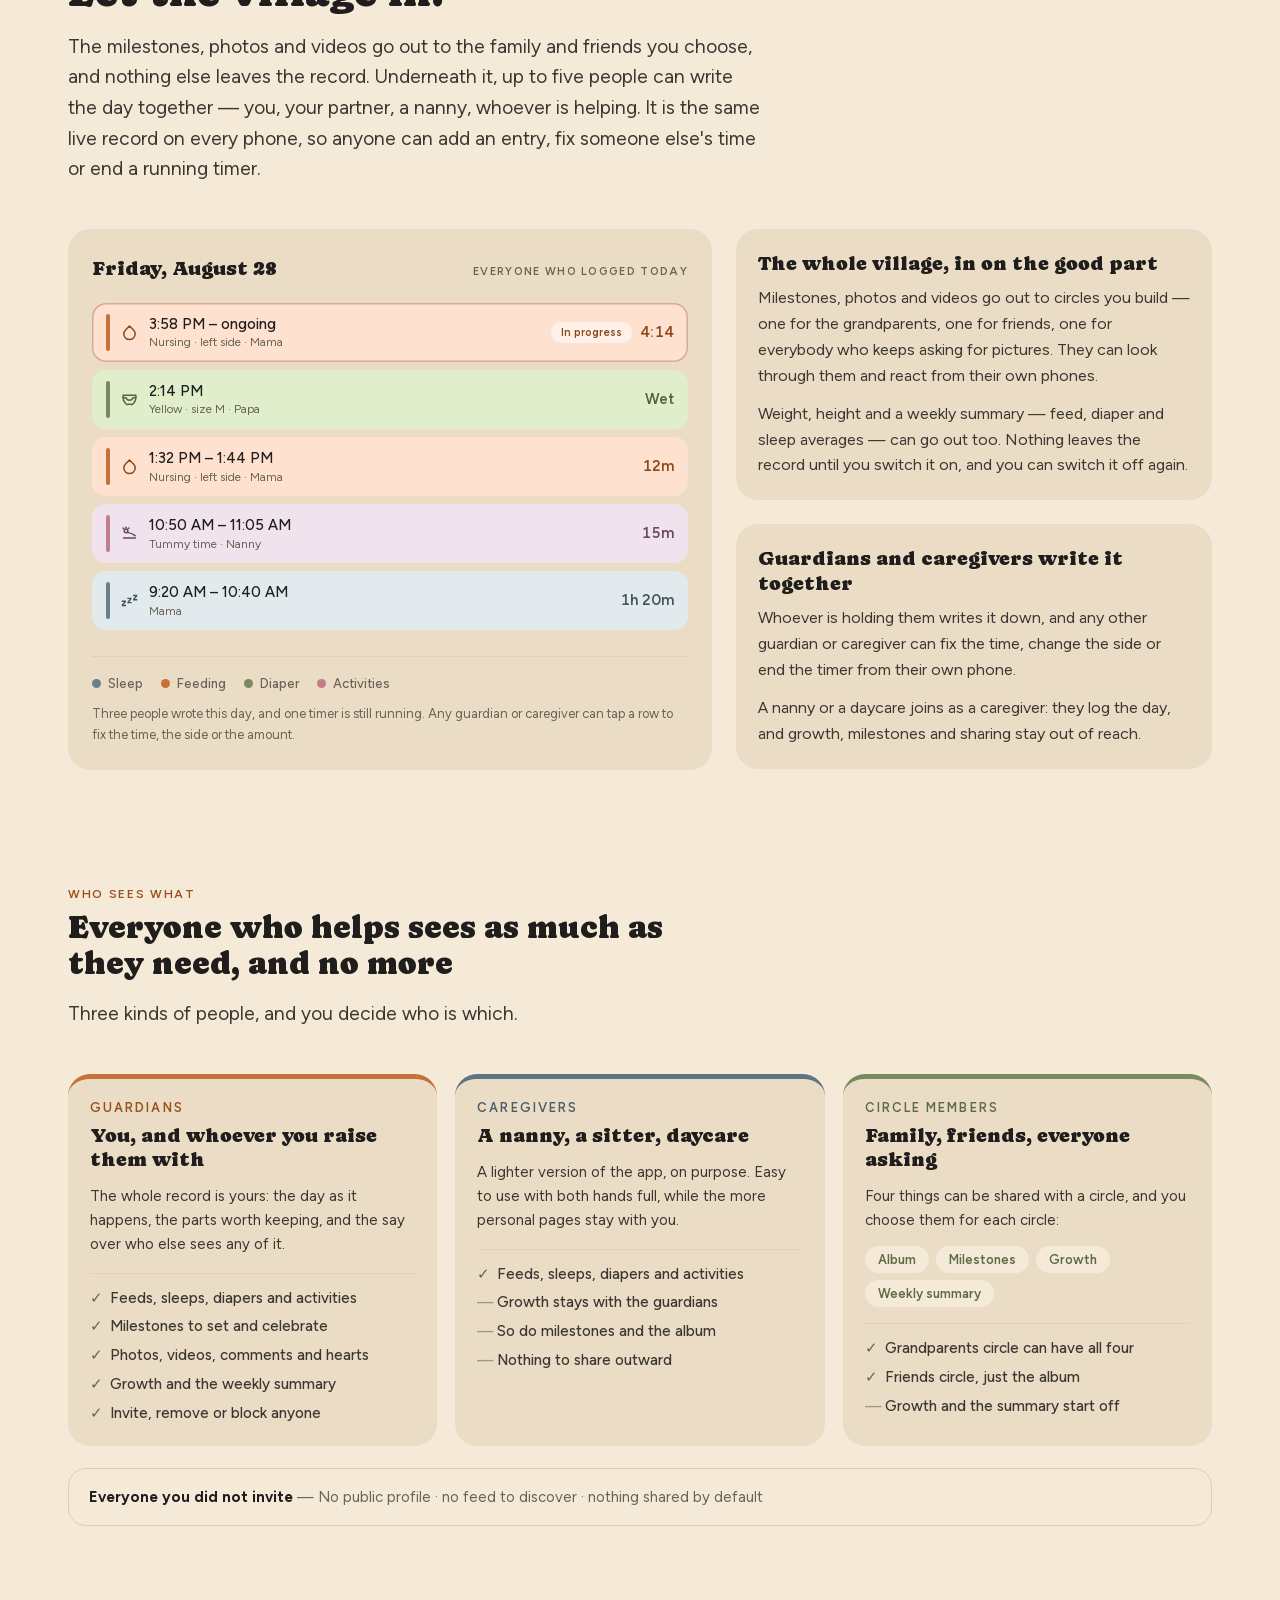
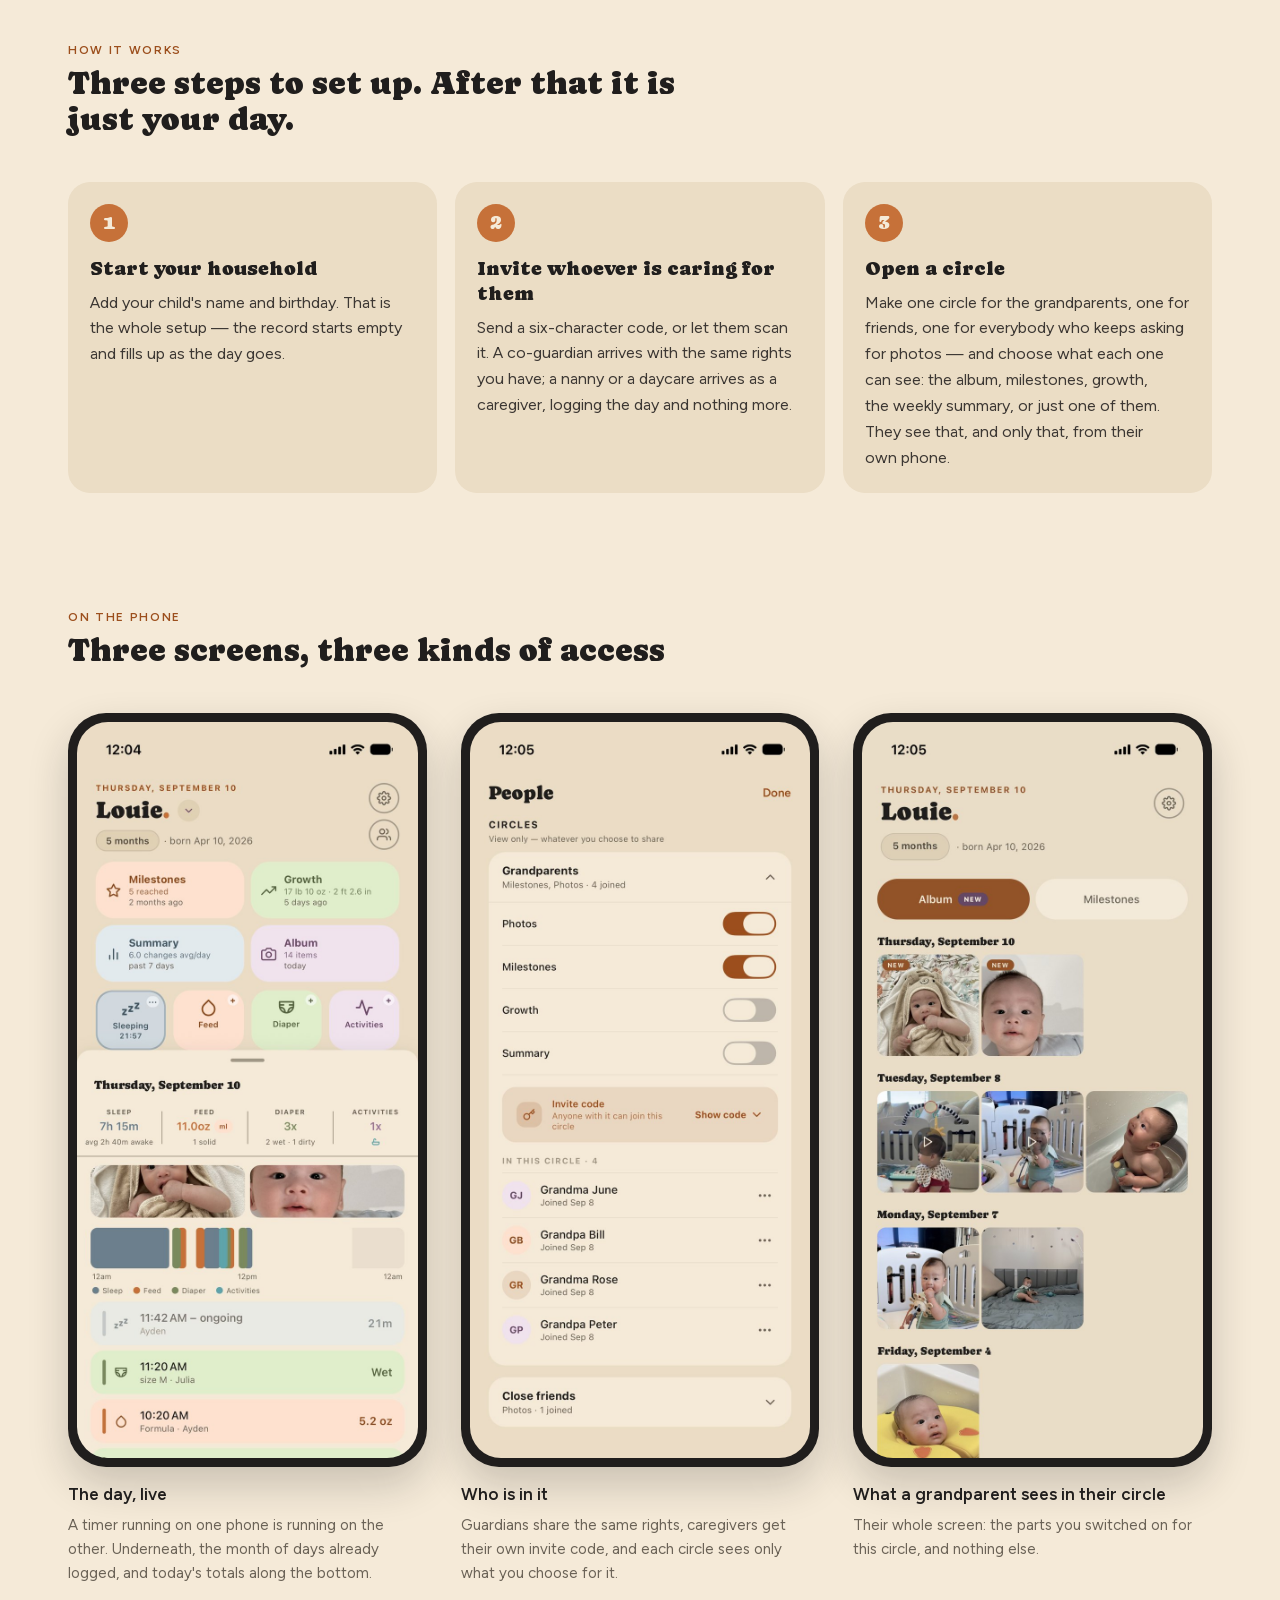
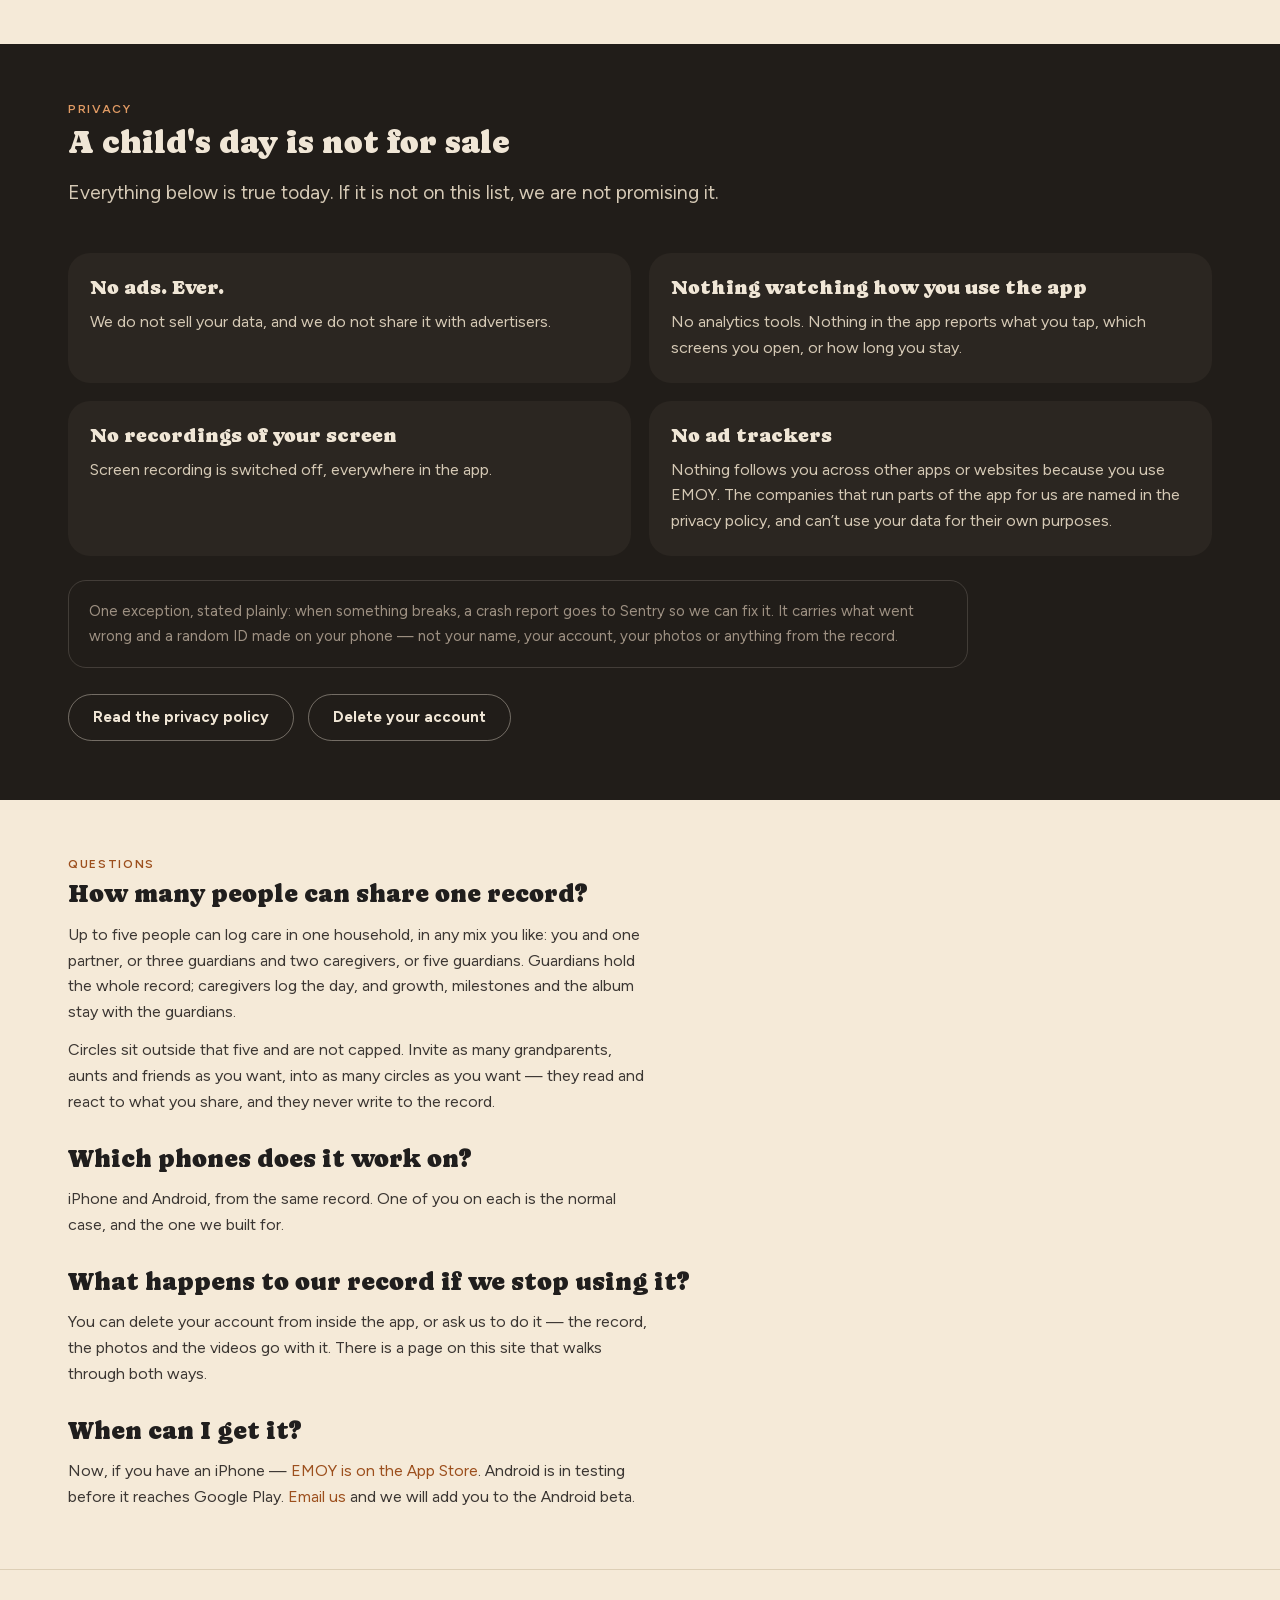
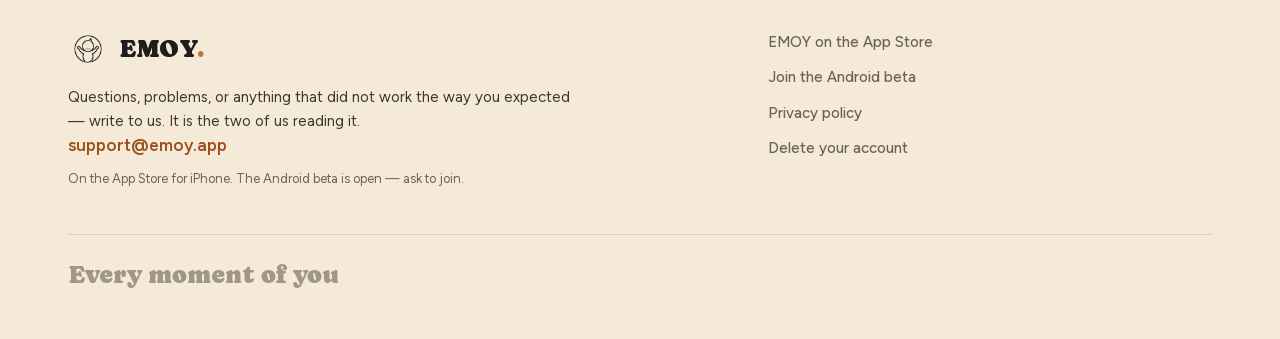
==== commit f29f11cf: "Publish site/ from ajltesting/family-circle-app@46416d0 Generated by the publish-site workflow. The " ====
--- a/index.html
+++ b/index.html
@@ -348,20 +348,20 @@
       <p class="para">We do not sell your data, and we do not share it with advertisers.</p>
     </div>
     <div class="card">
-      <h3>Nothing counting how you use the app</h3>
-      <p class="para">No analytics or behaviour-tracking tools are built into it.</p>
+      <h3>Nothing watching how you use the app</h3>
+      <p class="para">No analytics tools. Nothing in the app reports what you tap, which screens you open, or how long you stay.</p>
     </div>
     <div class="card">
       <h3>No recordings of your screen</h3>
       <p class="para">Screen recording is switched off, everywhere in the app.</p>
     </div>
     <div class="card">
-      <h3>No trackers from other companies</h3>
-      <p class="para">Nothing follows you around the internet because you use EMOY.</p>
-    </div>
-  </div>
-
-  <p class="exception">One exception, stated plainly: when the app crashes, a report goes to Sentry so we can fix what broke. It carries what went wrong, not who it happened to — no names, no photos, no entries from the record.</p>
+      <h3>No ad trackers</h3>
+      <p class="para">Nothing follows you across other apps or websites because you use EMOY. The companies that run parts of the app for us are named in the privacy policy, and can&rsquo;t use your data for their own purposes.</p>
+    </div>
+  </div>
+
+  <p class="exception">One exception, stated plainly: when something breaks, a crash report goes to Sentry so we can fix it. It carries what went wrong and a random ID made on your phone — not your name, your account, your photos or anything from the record.</p>
 
   <div class="cta-row">
     <a class="pill pill-outline-ink" href="/privacy">Read the privacy policy</a>
--- a/style.css
+++ b/style.css
@@ -199,8 +199,17 @@
   font-family: "Caprasimo", Georgia, serif;
   font-weight: 400;               /* Caprasimo ships one weight; never bold it */
   color: var(--ink);
-  margin: 0;
-}
+}
+/* THE RESETS WEIGH NOTHING. `.lp p` and `.lp ul, .lp ol` were (0,1,1), so
+   every single-class rule that gave a p, ul or ol a margin lost to them,
+   whatever the source order — fifteen declared margins had never rendered
+   (every kicker's gap, the role lists, the signature, the exception box...),
+   and `.band > *` lost its centring on text but not on grids, which put the
+   page on three left edges. :where() drops the resets to (0,0,1), so any
+   class rule now beats them as written. `.lp a` is left as it was: every
+   rule that fought it has already been qualified, and none is dead. */
+:where(.lp) :where(h1, h2, h3, p, ul, ol) { margin: 0; }
+:where(.lp) :where(ul, ol) { padding: 0; list-style: none; }
 /* SPACE AFTER A HEADING TRACKS THE HEADING, at about 0.43 of its own size —
    the ratio h1 already used (26 under 62px) and the only one on this page that
    looks deliberate. It was inverted before: h1 got 26, h3 got 8-12, and h2 got
@@ -214,11 +223,9 @@
          margin-bottom: clamp(var(--space-3), 1.4vw, var(--space-4)); }
 .lp h2.h2-village { font-size: var(--t-display); line-height: 1.08; max-width: 18em; }
 .lp h3 { font-size: var(--t-h4); line-height: 1.25; margin-bottom: var(--space-2); }
-.lp p { margin: 0; }
 .lp a { color: var(--accent-deep); text-decoration: none; }
 .lp a:hover { color: var(--accent); }
 .lp img { max-width: 100%; }
-.lp ul, .lp ol { margin: 0; padding: 0; list-style: none; }
 
 html { scroll-behavior: smooth; }
 
@@ -236,14 +243,15 @@
 .para + .para { margin-top: 12px; }
 
 /* ── Bands ───────────────────────────────────────────────────────────────── */
-.band { padding: var(--pad-y) var(--pad-x); scroll-margin-top: 24px; }
-.band > * { max-width: var(--measure); margin-inline: auto; }
-/* AFTER the rule above, deliberately. `.band > *` and `.lede-wide` have the
-   same specificity, so whichever is written last wins — and the grid measure
-   was silently clobbering the prose measure, which is why the paragraphs kept
-   running to ~100 characters however the prose rules were tuned. Prose is
-   re-narrowed here, where source order guarantees it sticks. */
-.band > .lede, .band > .para, .band > .lede-wide { max-width: var(--measure-prose); margin-inline: 0; }
+/* THE COLUMN IS THE BAND'S OWN PADDING. The gutter is the page padding, or
+   whatever centres a --measure column, whichever is larger — so every child
+   starts on the header's left edge with nothing to centre, and prose keeps its
+   own 58ch measure by simply being narrower. This replaces `.band > *
+   { max-width; margin-inline: auto }`, which centred the grids but not the
+   text: 100px apart at 1440, 340px at 1920. The header uses the same gutter,
+   and the value is identical to --pad-x at every width below 1240px. */
+.lp { --gutter: max(var(--pad-x), calc((100% - var(--measure)) / 2)); }
+.band { padding: var(--pad-y) var(--gutter); scroll-margin-top: 24px; }
 .band.ink { background: var(--ink-ground); }
 .band.ink h2, .band.ink h3 { color: var(--ink-cream); }
 .band.ink .lede, .band.ink .para { color: var(--ink-secondary); }
@@ -267,8 +275,12 @@
 }
 .site-header {
   display: flex; flex-wrap: wrap; align-items: center; justify-content: space-between; gap: 14px 16px;
-  padding: 22px var(--pad-x);
-  max-width: calc(var(--measure) + 2 * var(--pad-x)); margin-inline: auto;
+  /* Full-bleed with the bands' gutter, not a centred max-width box: the
+     sticky header's background only covered the box, so on a wide screen the
+     ink privacy band showed through down both sides. Same content edges.
+     margin-inline stays for /get, which caps this header at 474px and relies
+     on it to centre; here, with no max-width, it resolves to 0. */
+  padding: 22px var(--gutter); margin-inline: auto;
 }
 .lp .brand { display: flex; align-items: center; gap: 11px; }
 .lp .wordmark {
@@ -410,7 +422,7 @@
 }
 
 /* ── 3. What it is ───────────────────────────────────────────────────────── */
-.what-grid { display: grid; grid-template-columns: 1.15fr .85fr; gap: 24px; margin-top: 40px; align-items: start; }
+.what-grid { display: grid; grid-template-columns: 1.15fr .85fr; gap: 24px; margin-top: var(--space-10); align-items: start; }
 .day-card { background: var(--surface); padding: 24px; }
 .day-head { display: flex; align-items: baseline; justify-content: space-between; gap: 14px; flex-wrap: wrap; }
 .day-date { font-family: "Caprasimo", Georgia, serif; font-size: var(--type-3); color: var(--ink); }
@@ -449,7 +461,7 @@
 .what-side .card { background: var(--surface); }
 
 /* ── 4. Who sees what ────────────────────────────────────────────────────── */
-.roles { display: grid; grid-template-columns: repeat(3, 1fr); gap: 18px; align-items: stretch; margin-top: 40px; }
+.roles { display: grid; grid-template-columns: repeat(3, 1fr); gap: 18px; align-items: stretch; margin-top: var(--space-10); }
 .role { background: var(--surface); border-top: 5px solid var(--role); display: flex; flex-direction: column; }
 .role-kicker { font: 600 13px/1 "Figtree", sans-serif; letter-spacing: .16em; text-transform: uppercase; color: var(--role-kicker); }
 .role-line { margin-top: 10px; font-family: "Caprasimo", Georgia, serif; font-size: var(--type-3); line-height: 1.2; color: var(--ink); }
@@ -493,7 +505,7 @@
 }
 
 /* ── 7. Privacy ──────────────────────────────────────────────────────────── */
-.privacy-grid { display: grid; grid-template-columns: repeat(2, 1fr); gap: 18px; margin-top: 40px; }
+.privacy-grid { display: grid; grid-template-columns: repeat(2, 1fr); gap: 18px; margin-top: var(--space-10); }
 .band.ink .card { background: var(--ink-surface); }
 .band.ink .card h3 { font-size: var(--t-h4); }
 .exception {
@@ -504,8 +516,11 @@
 .band.ink .cta-row { margin-top: 26px; }
 
 /* ── 8. Questions ────────────────────────────────────────────────────────── */
-.faq { display: flex; flex-direction: column; gap: 30px; margin-top: 34px; max-width: 46em; }
-.faq-item h3 { font-size: var(--t-h2); line-height: 1.12;
+/* Left on the page's edge, like every other band — it was the only block that
+   centred, so its kicker sat 300px left of it. Questions step down to --t-h3:
+   at --t-h2 each one was the size of a section title, four in a row. */
+.faq { display: flex; flex-direction: column; gap: 30px; margin-top: var(--space-2); max-width: 46em; }
+.faq-item h3 { font-size: var(--t-h3); line-height: 1.12;
                margin-bottom: clamp(var(--space-2), 1.05vw, var(--space-3)); }
 
 /* ── 9. Footer ───────────────────────────────────────────────────────────── */
@@ -540,6 +555,9 @@
    which are only (0,1,0), because a media query adds NO specificity. `.steps`
    stopped collapsing to one column on a phone as a direct result. Any rule
    qualified with `.lp ` must be qualified in its media queries too.
+   The resets are now :where() and weigh (0,0,1), so a NEW bare class rule
+   wins as written and needs no `.lp ` — the existing qualified ones are
+   harmless and stay, with the media-query caveat above still binding them.
    ═══════════════════════════════════════════════════════════════════════ */
 
 /* ═══ Responsive ═════════════════════════════════════════════════════════════
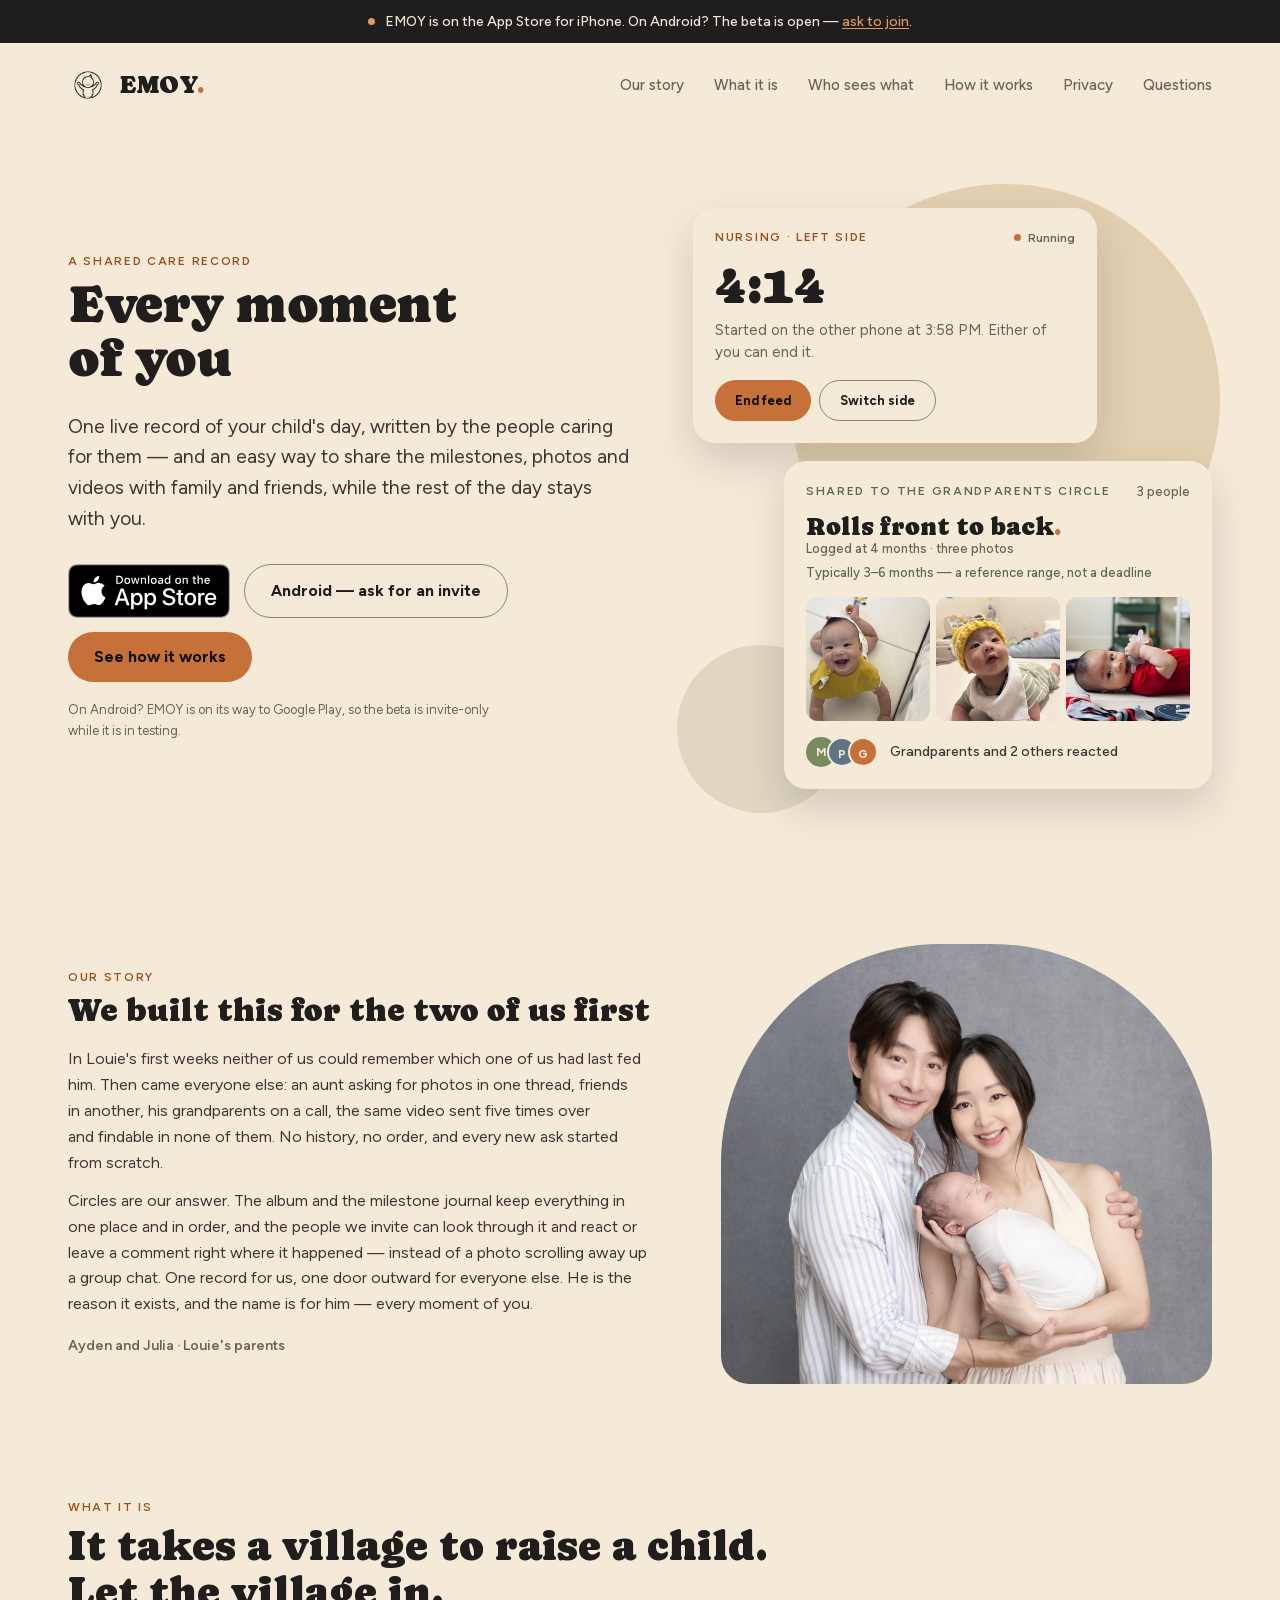
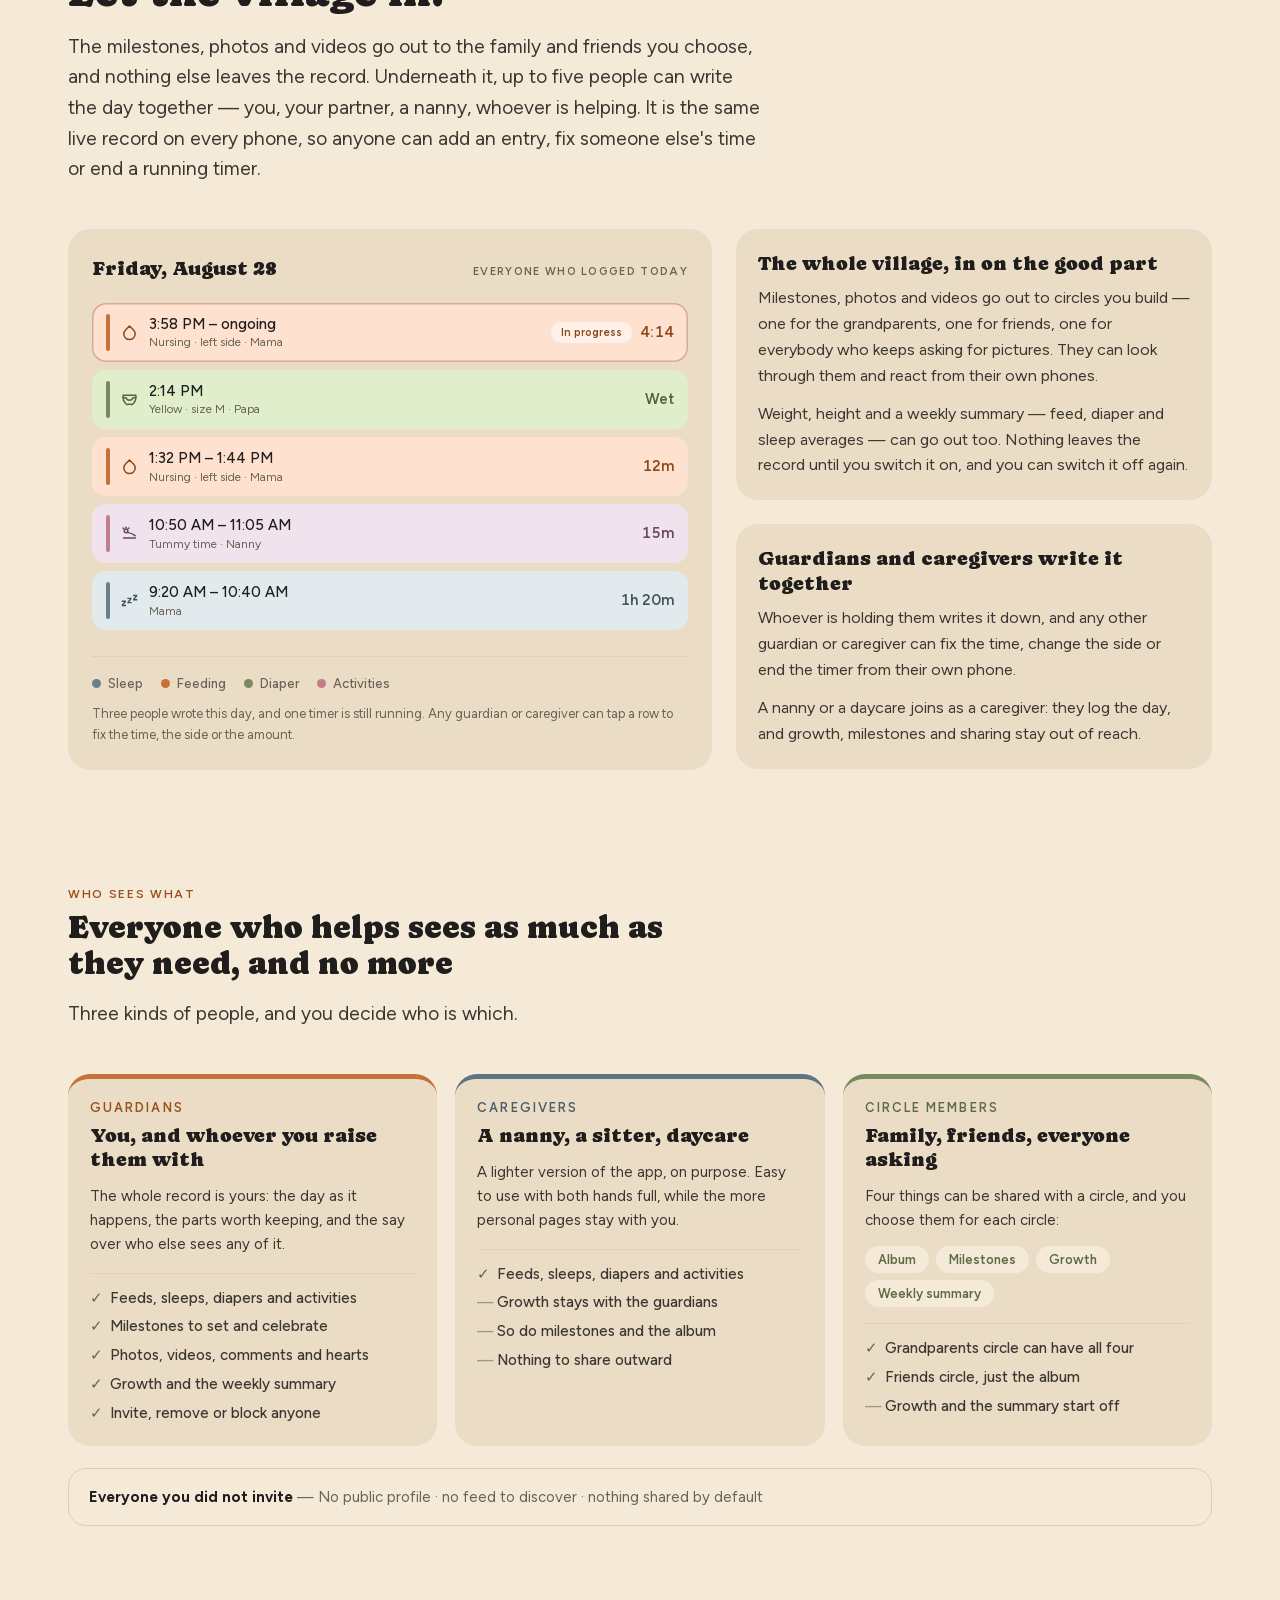
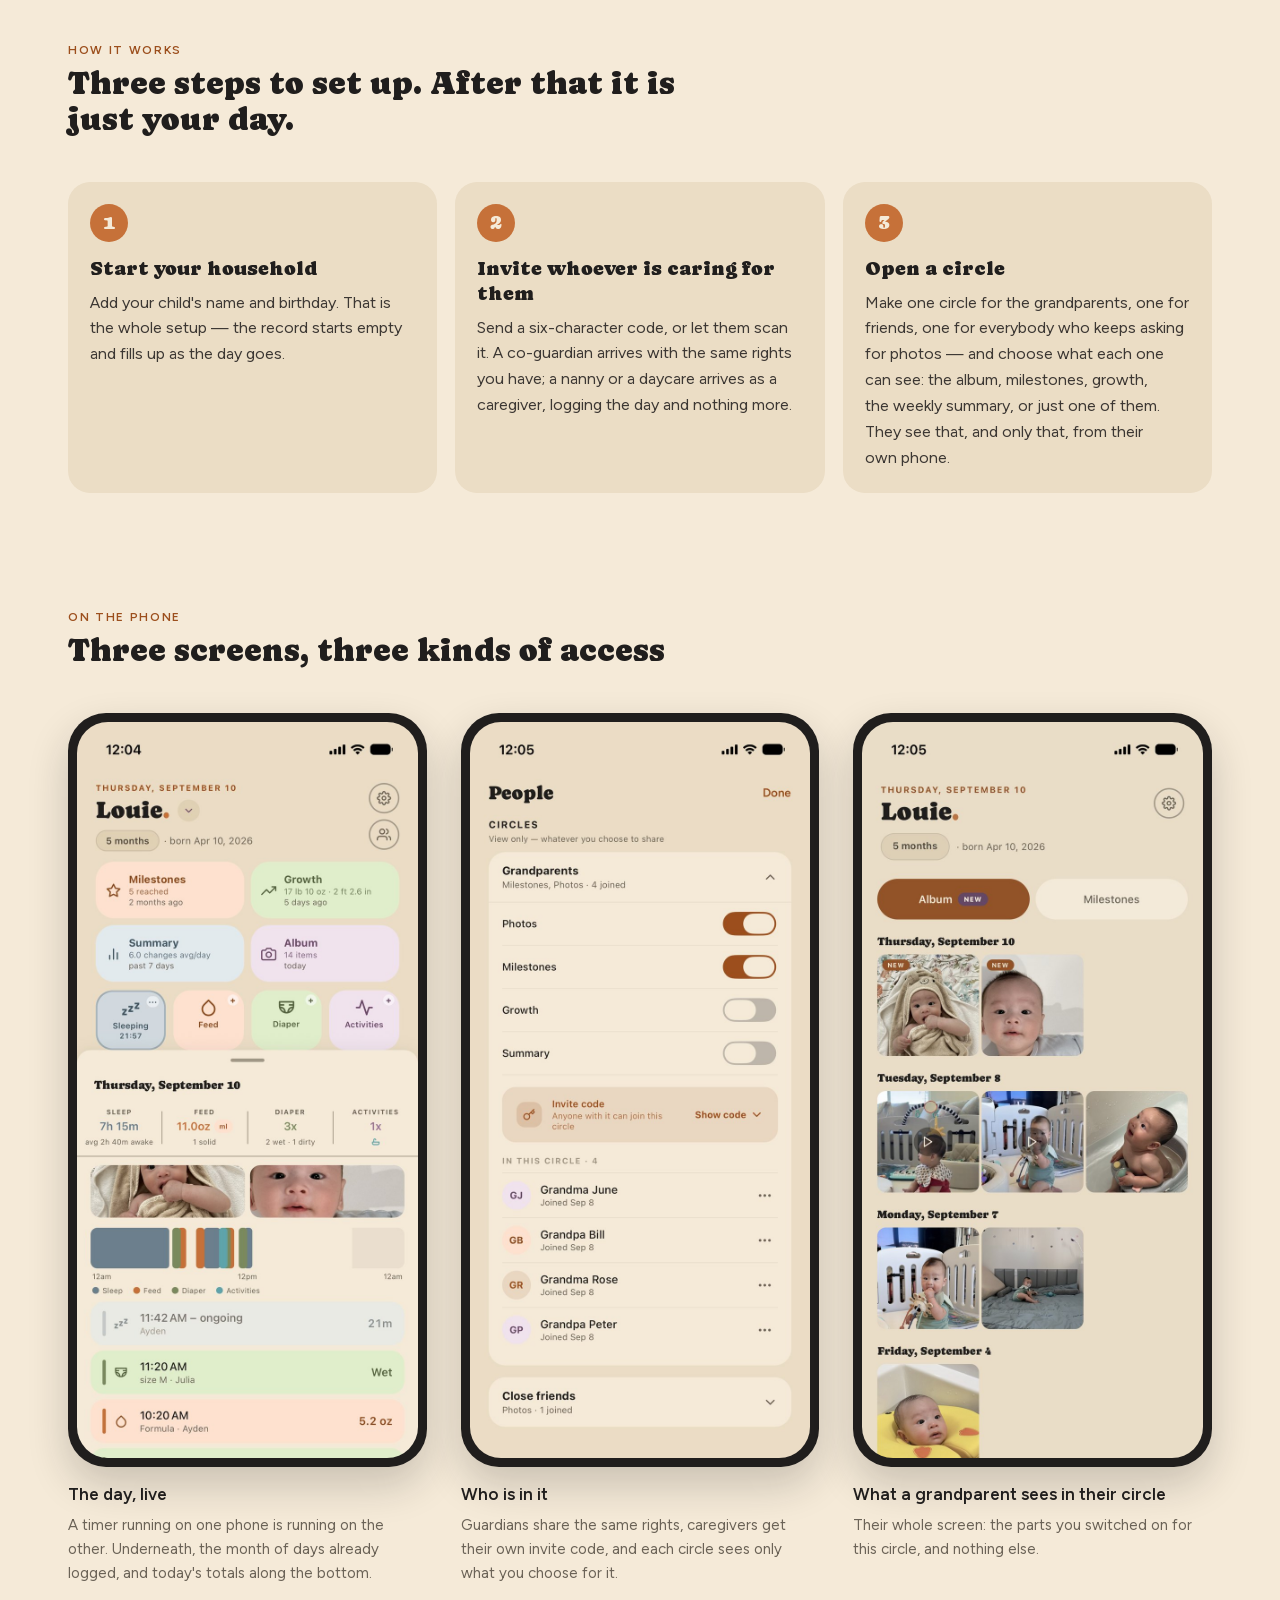
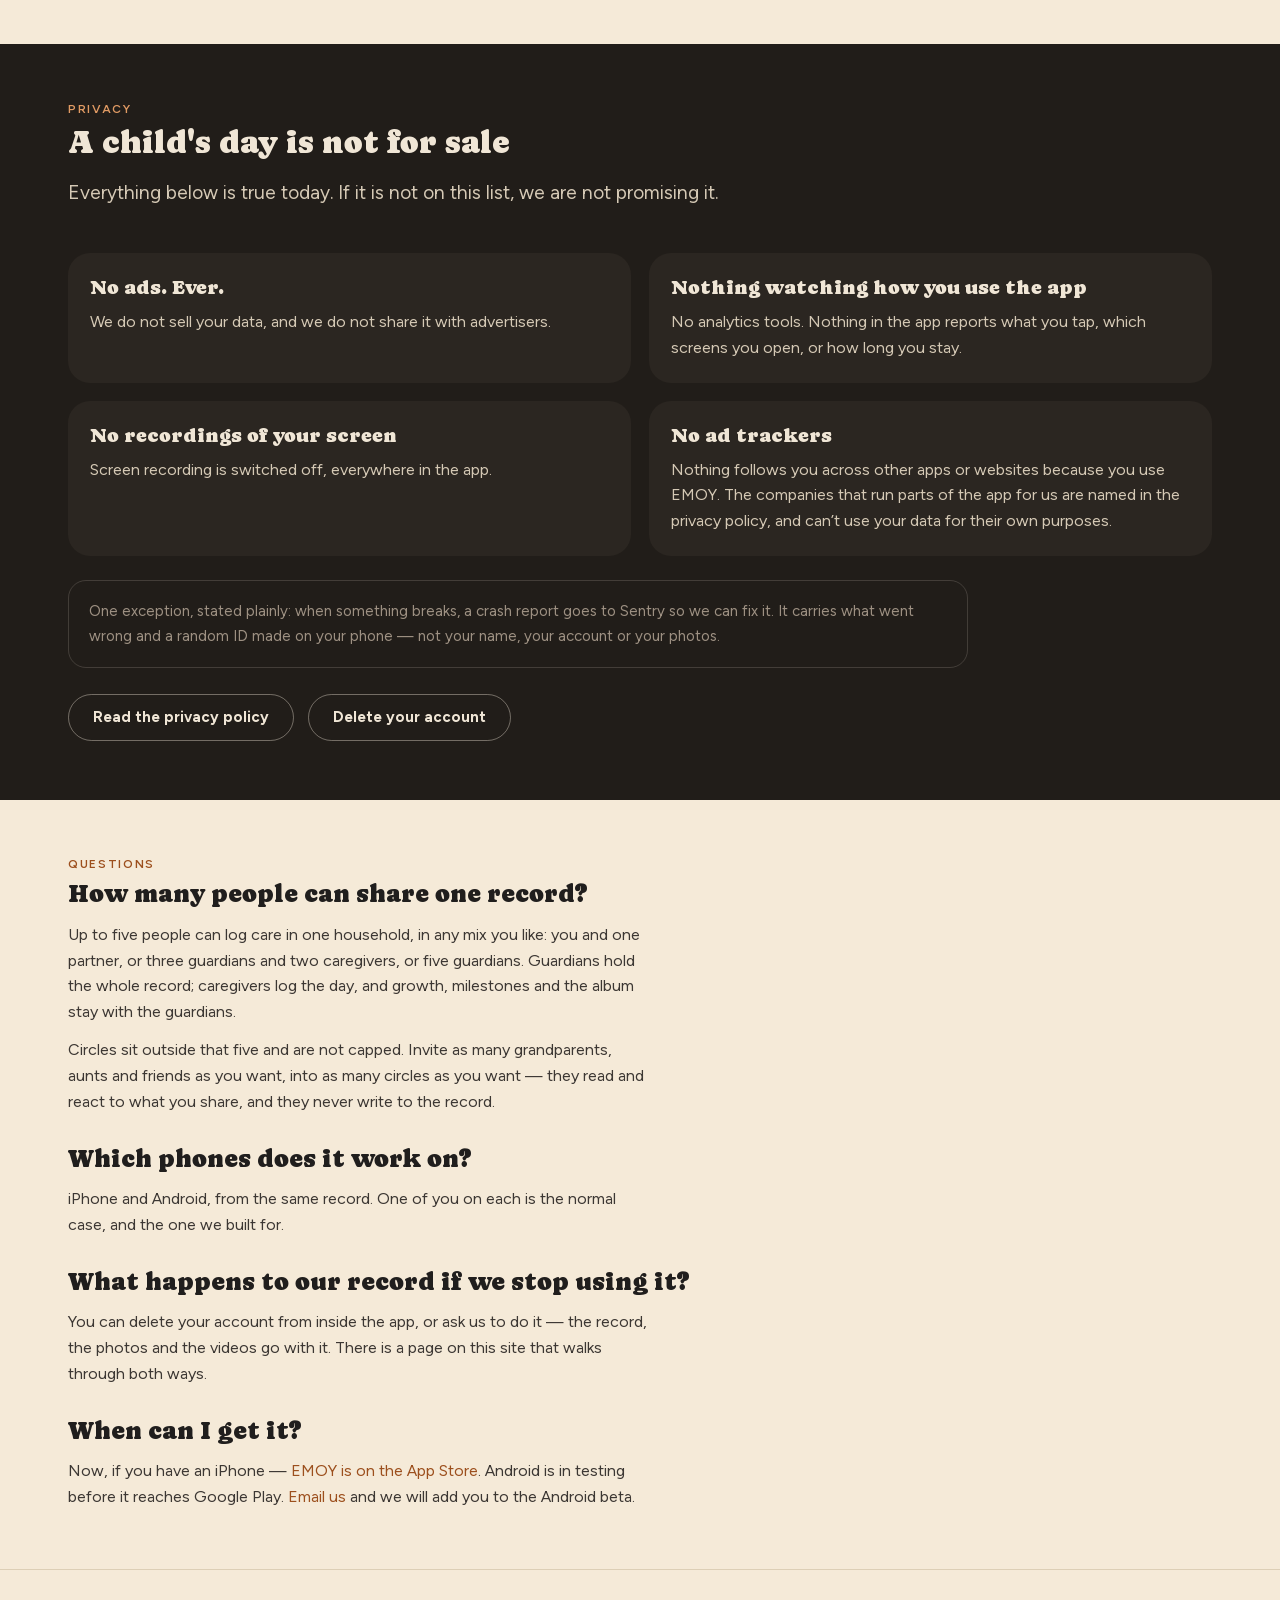
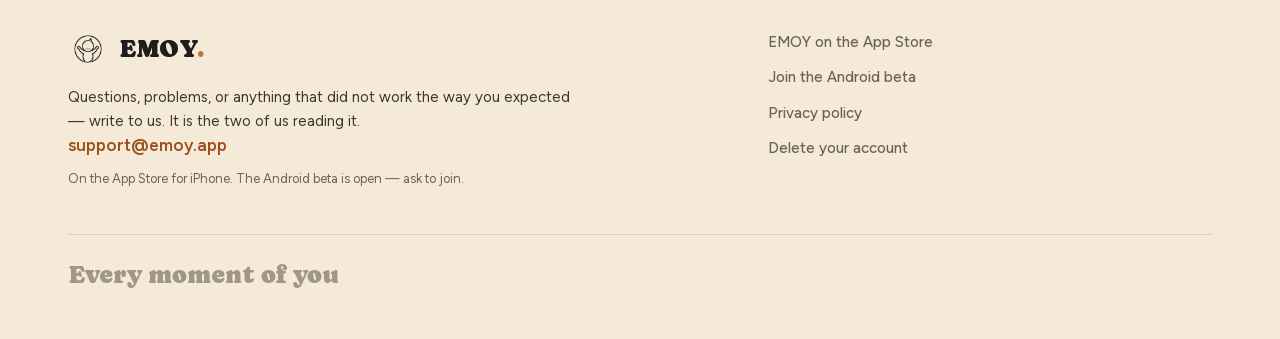
==== commit 343e5a16: "Publish site/ from ajltesting/family-circle-app@3ada17e Generated by the publish-site workflow. The " ====
--- a/index.html
+++ b/index.html
@@ -361,7 +361,7 @@
     </div>
   </div>
 
-  <p class="exception">One exception, stated plainly: when something breaks, a crash report goes to Sentry so we can fix it. It carries what went wrong and a random ID made on your phone — not your name, your account, your photos or anything from the record.</p>
+  <p class="exception">One exception, stated plainly: when something breaks, a crash report goes to Sentry so we can fix it. It carries what went wrong and a random ID made on your phone — not your name, your account or your photos.</p>
 
   <div class="cta-row">
     <a class="pill pill-outline-ink" href="/privacy">Read the privacy policy</a>
--- a/style.css
+++ b/style.css
@@ -84,6 +84,11 @@
    in the HTML are intrinsic hints, and nothing was overriding them. Both now
    scale with the viewport, clamped so they never outgrow the header either. */
 .brand img { width: clamp(32px, 8.5vw, 40px); height: auto; }
+/* The legal pages go dark with the system, and the day mark is ink on
+   transparent: invisible on --bg #211d19 (2026-09-30). They swap in the app's
+   own night mark (assets/icon/emoy-mark-night@3x.png) with <picture>. The
+   <picture> is the flex item, so it must not sit on a text baseline. */
+.brand picture { display: flex; }
 .wordmark {
   font-size: var(--t-h3); font-weight: 700;
   letter-spacing: .5px; color: var(--text);
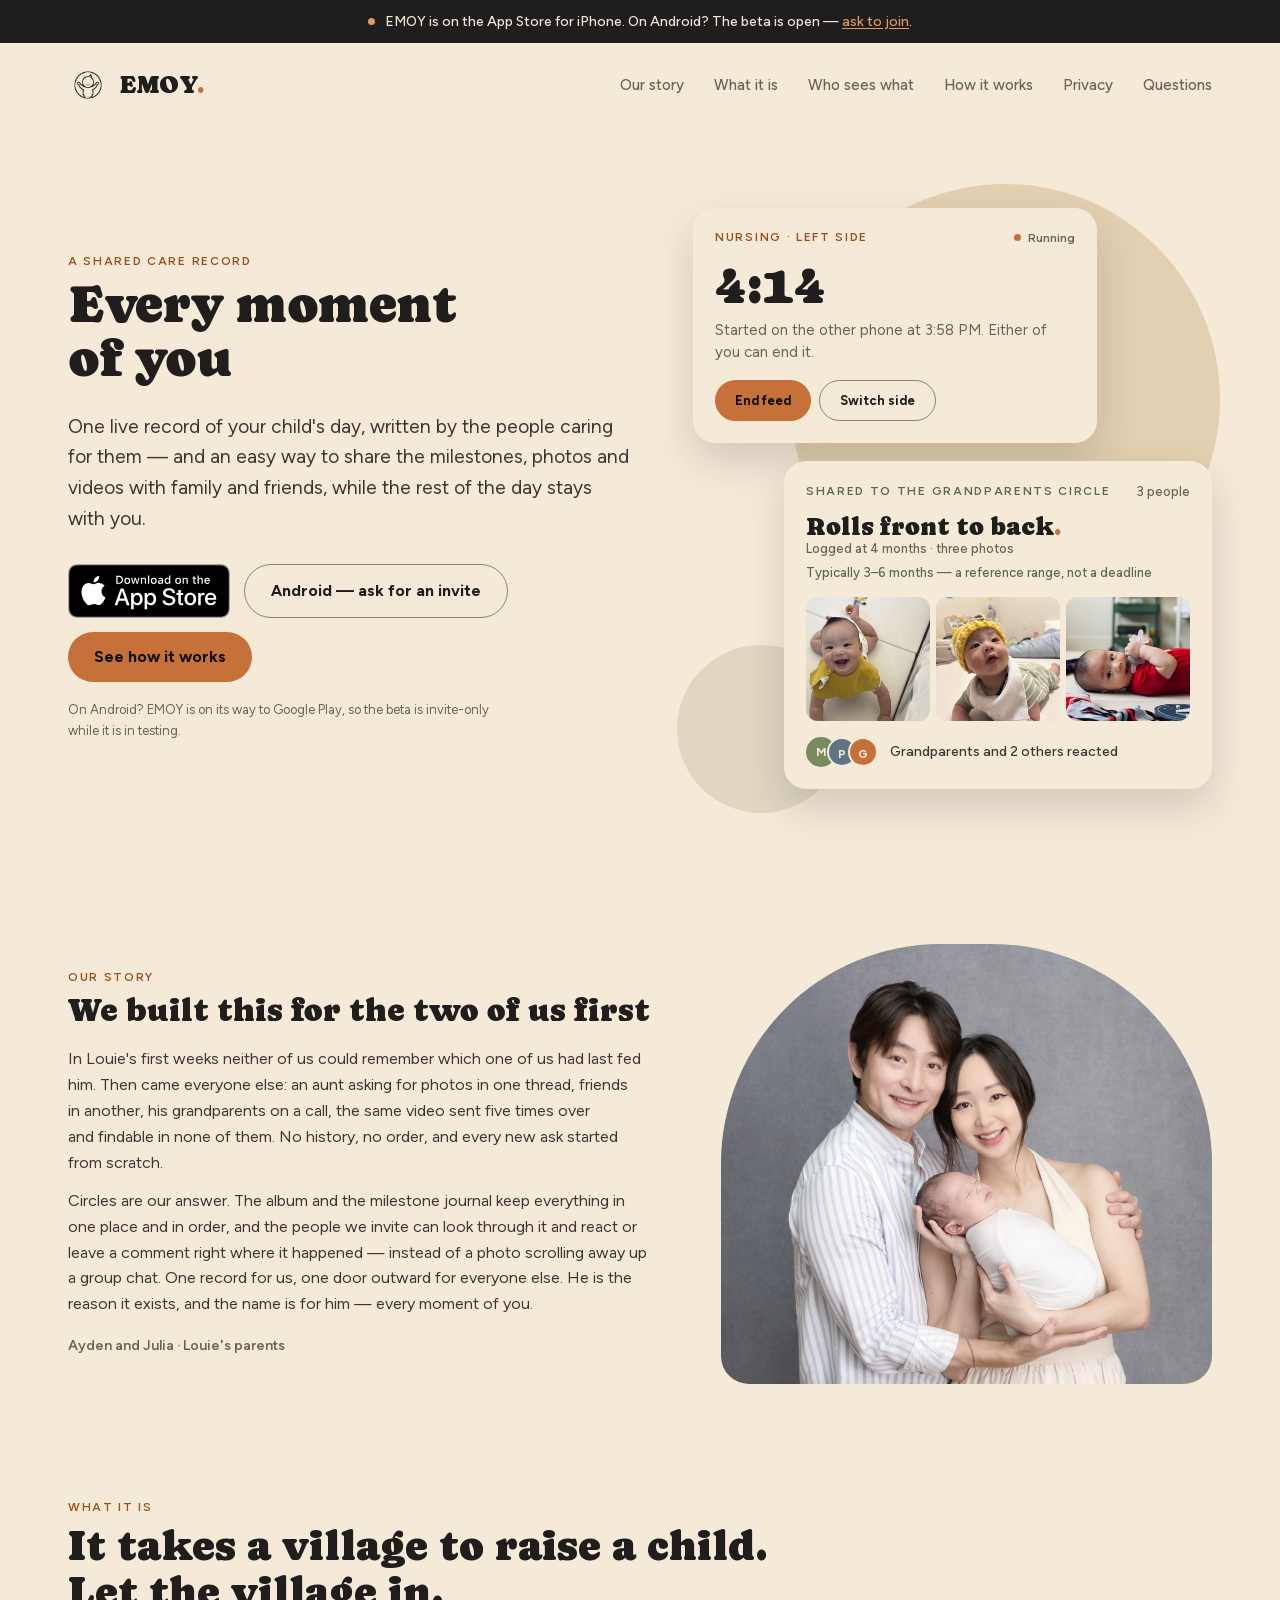
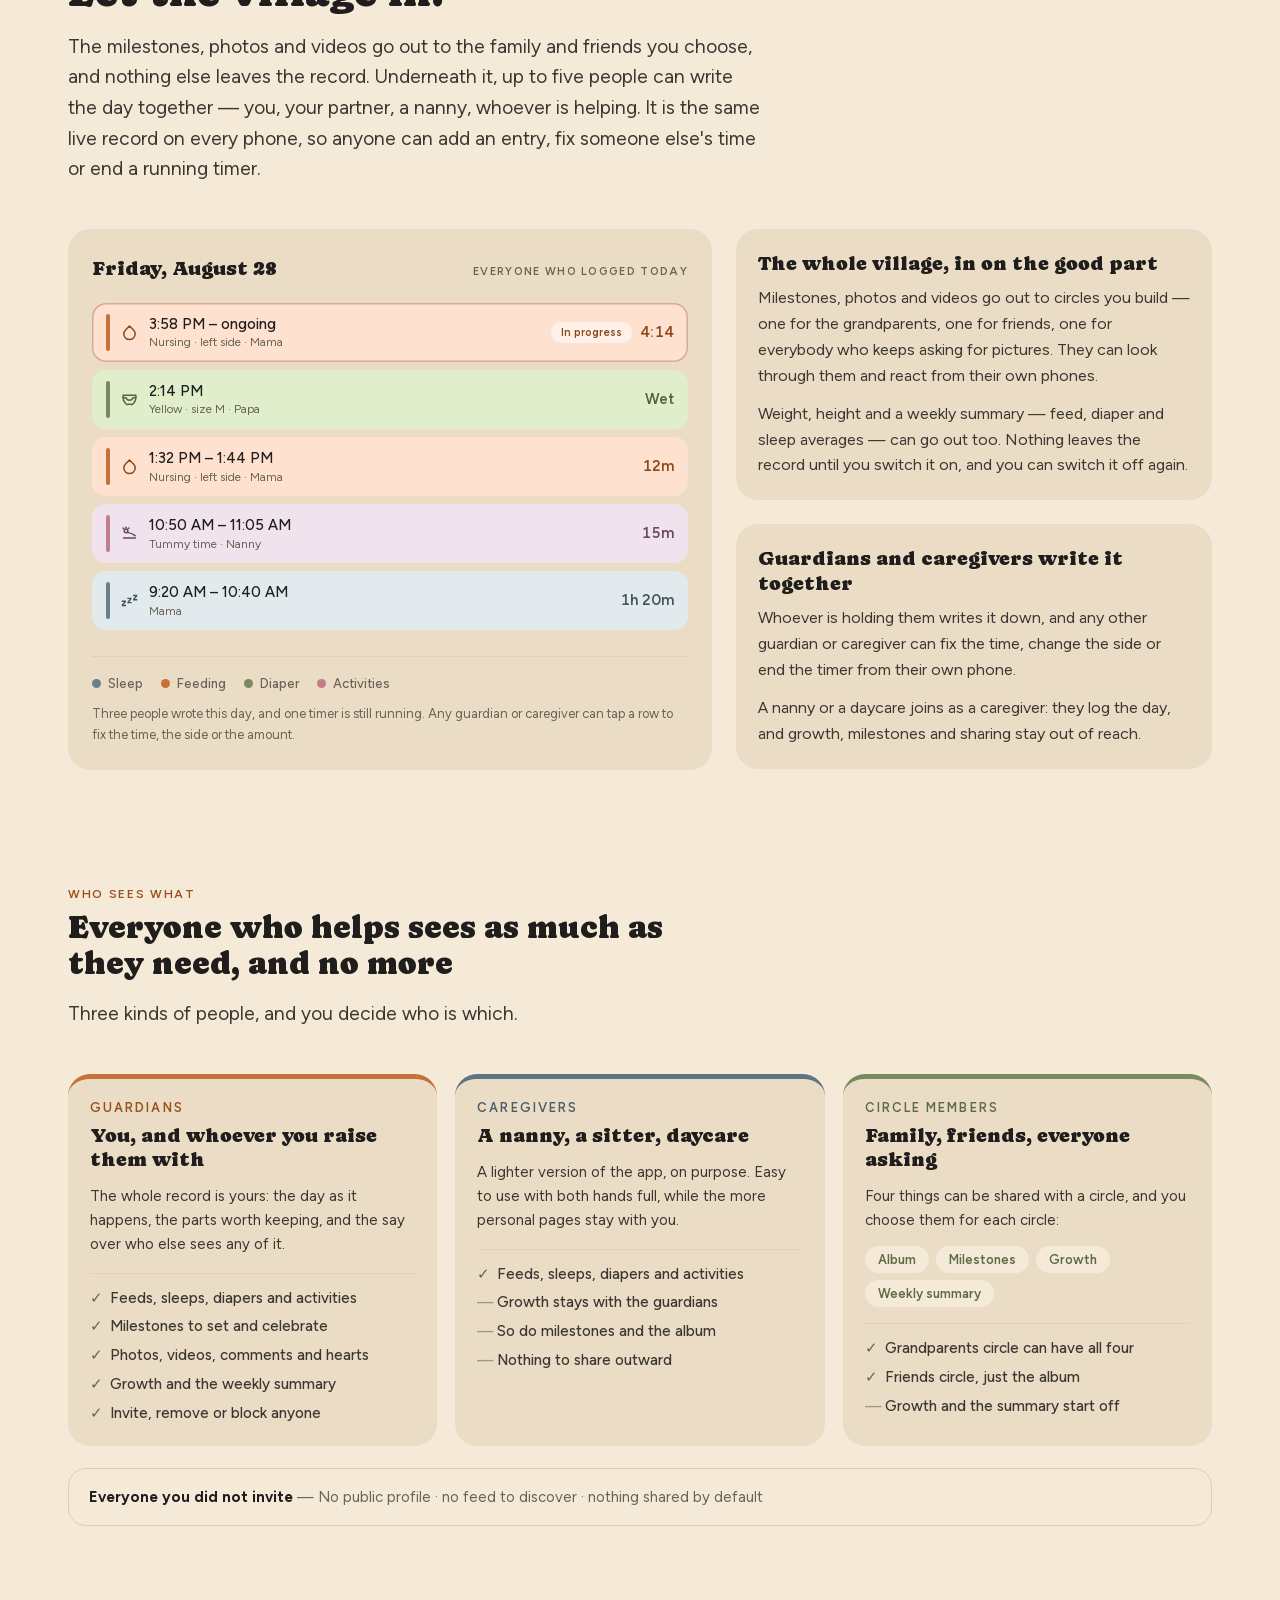
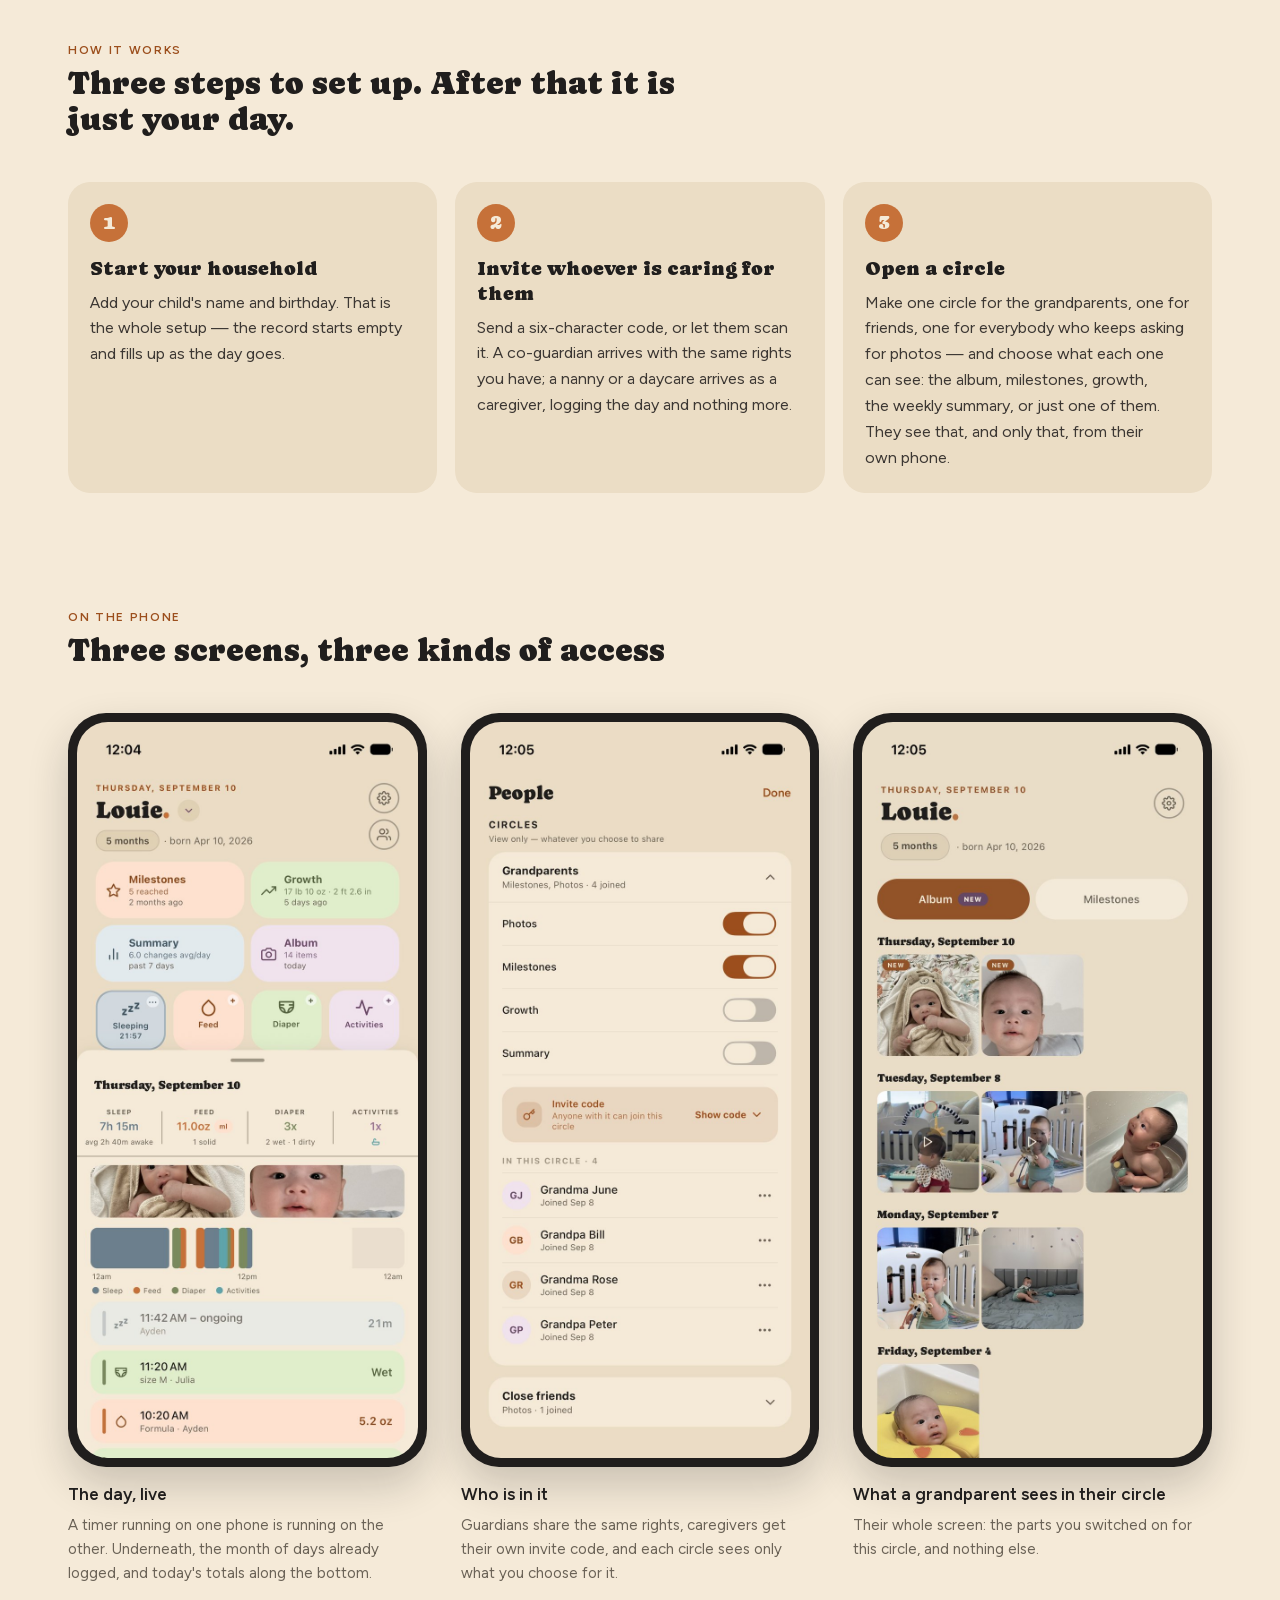
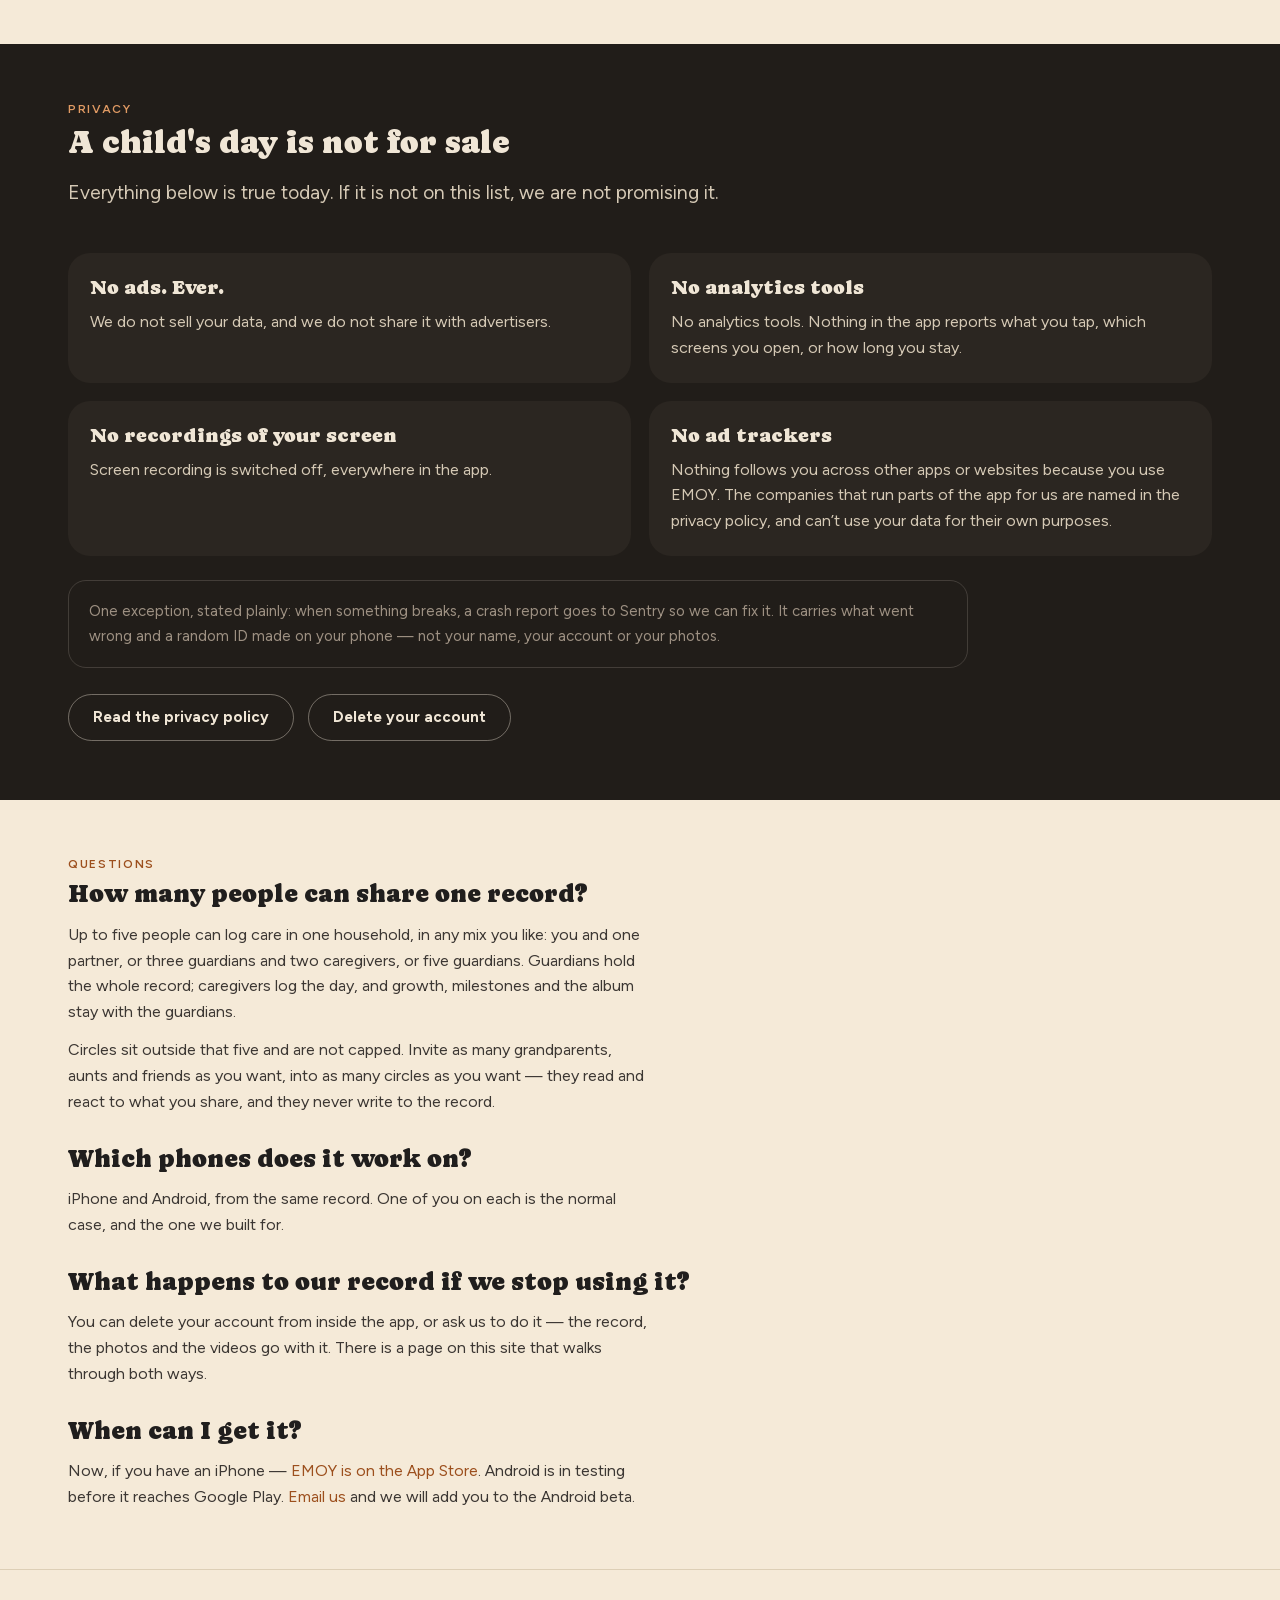
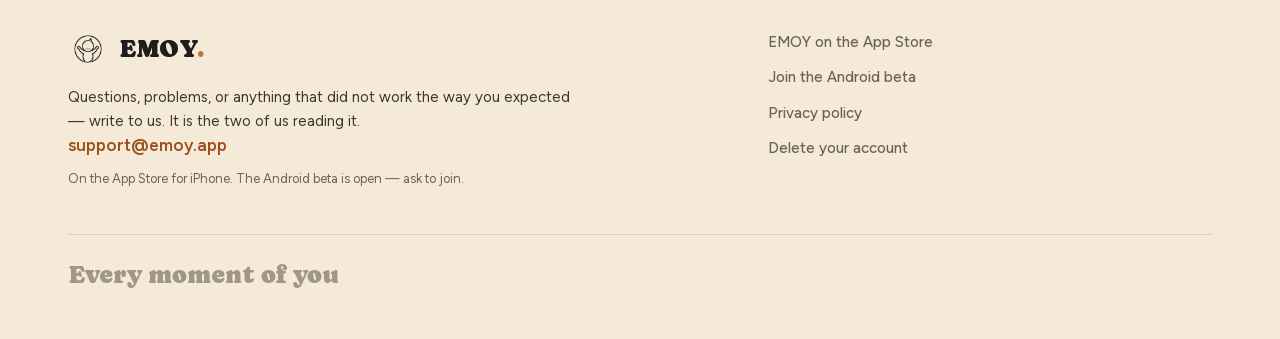
==== commit 0b546559: "Publish site/ from ajltesting/family-circle-app@f3c3915 Generated by the publish-site workflow. The " ====
--- a/index.html
+++ b/index.html
@@ -348,7 +348,7 @@
       <p class="para">We do not sell your data, and we do not share it with advertisers.</p>
     </div>
     <div class="card">
-      <h3>Nothing watching how you use the app</h3>
+      <h3>No analytics tools</h3>
       <p class="para">No analytics tools. Nothing in the app reports what you tap, which screens you open, or how long you stay.</p>
     </div>
     <div class="card">
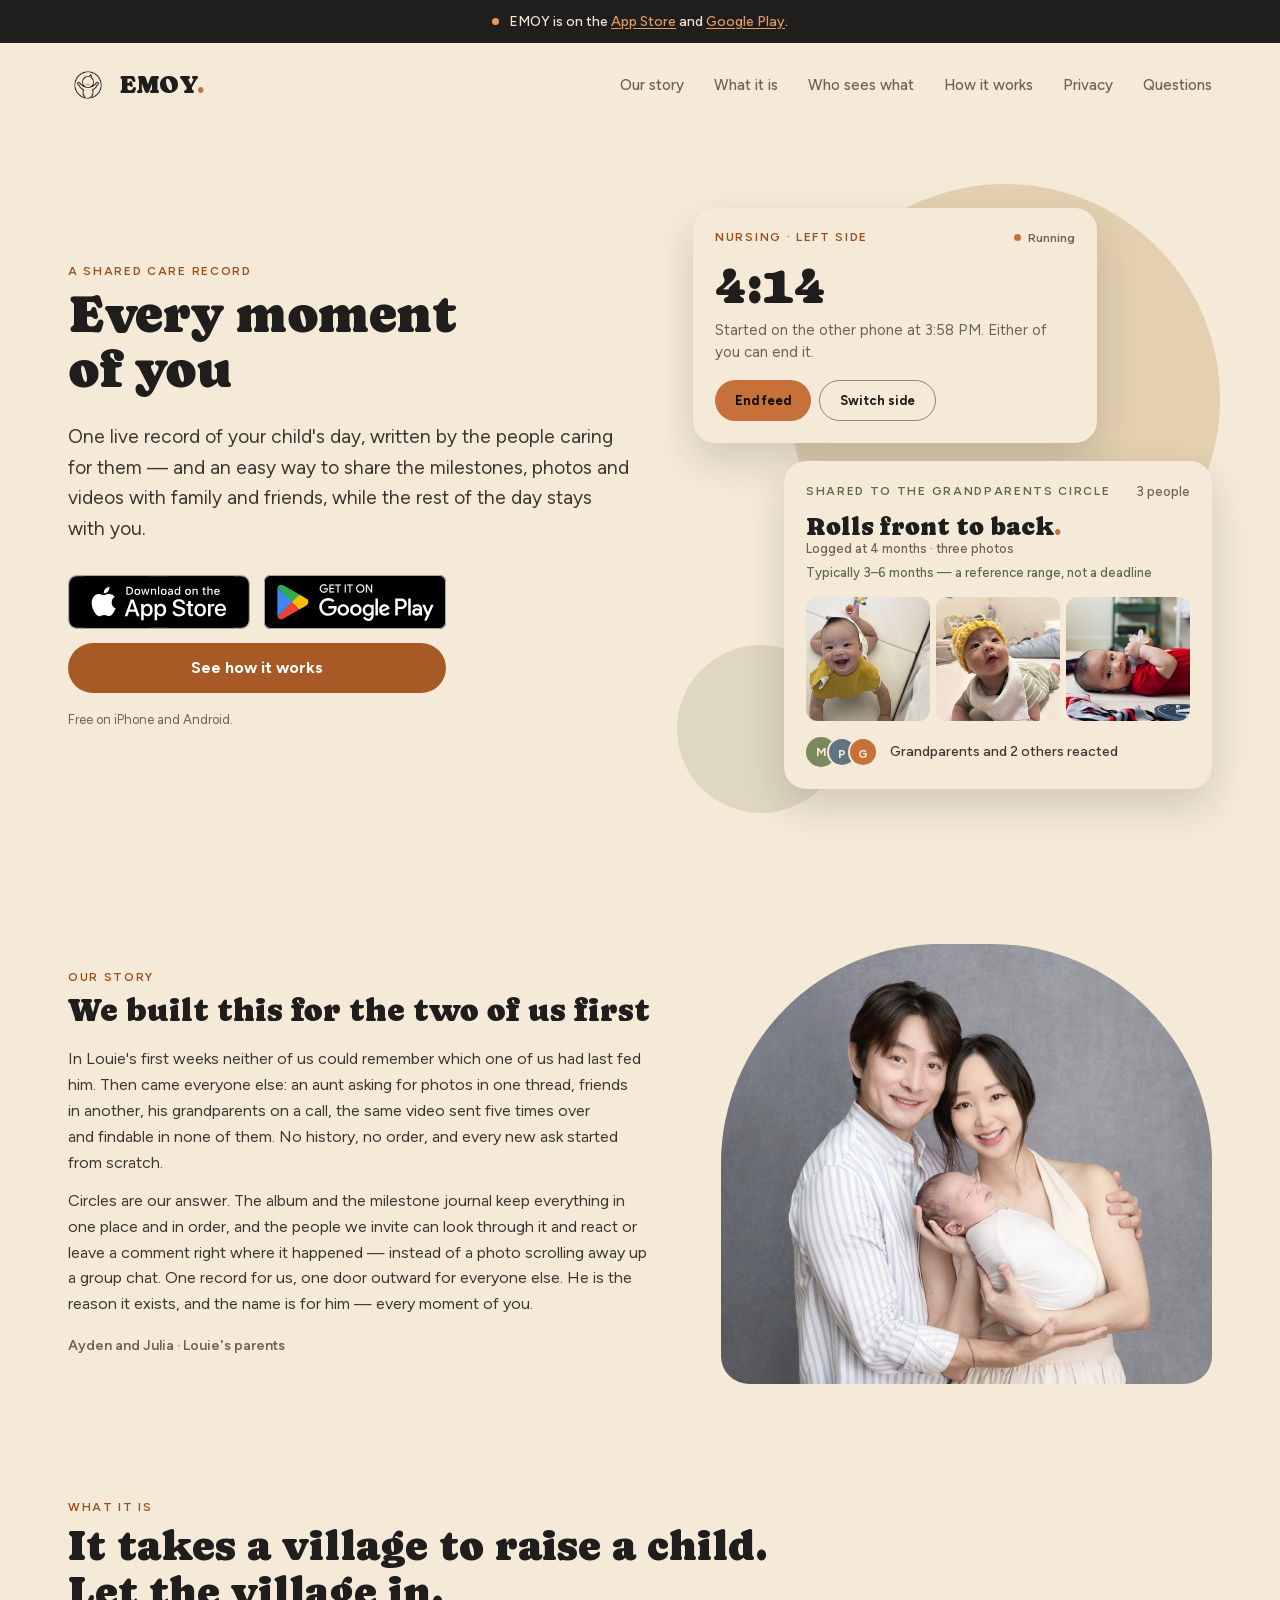
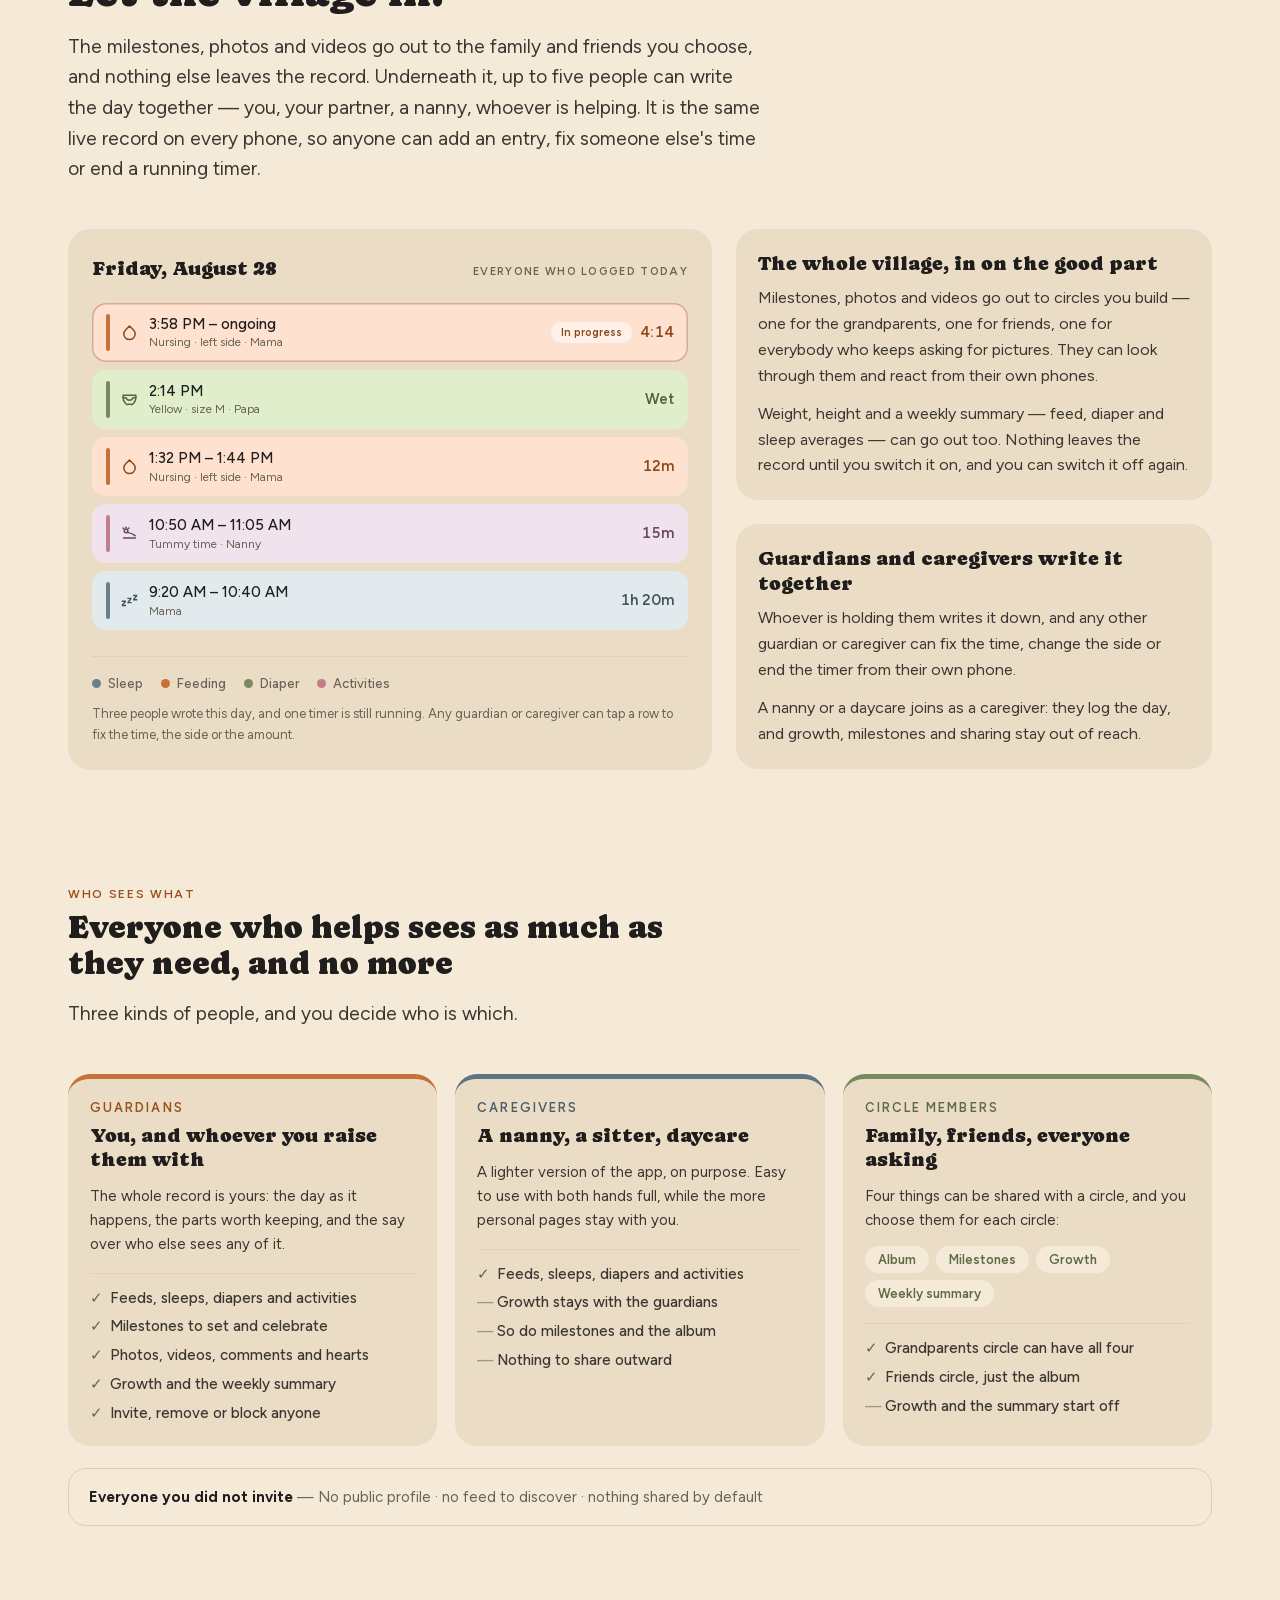
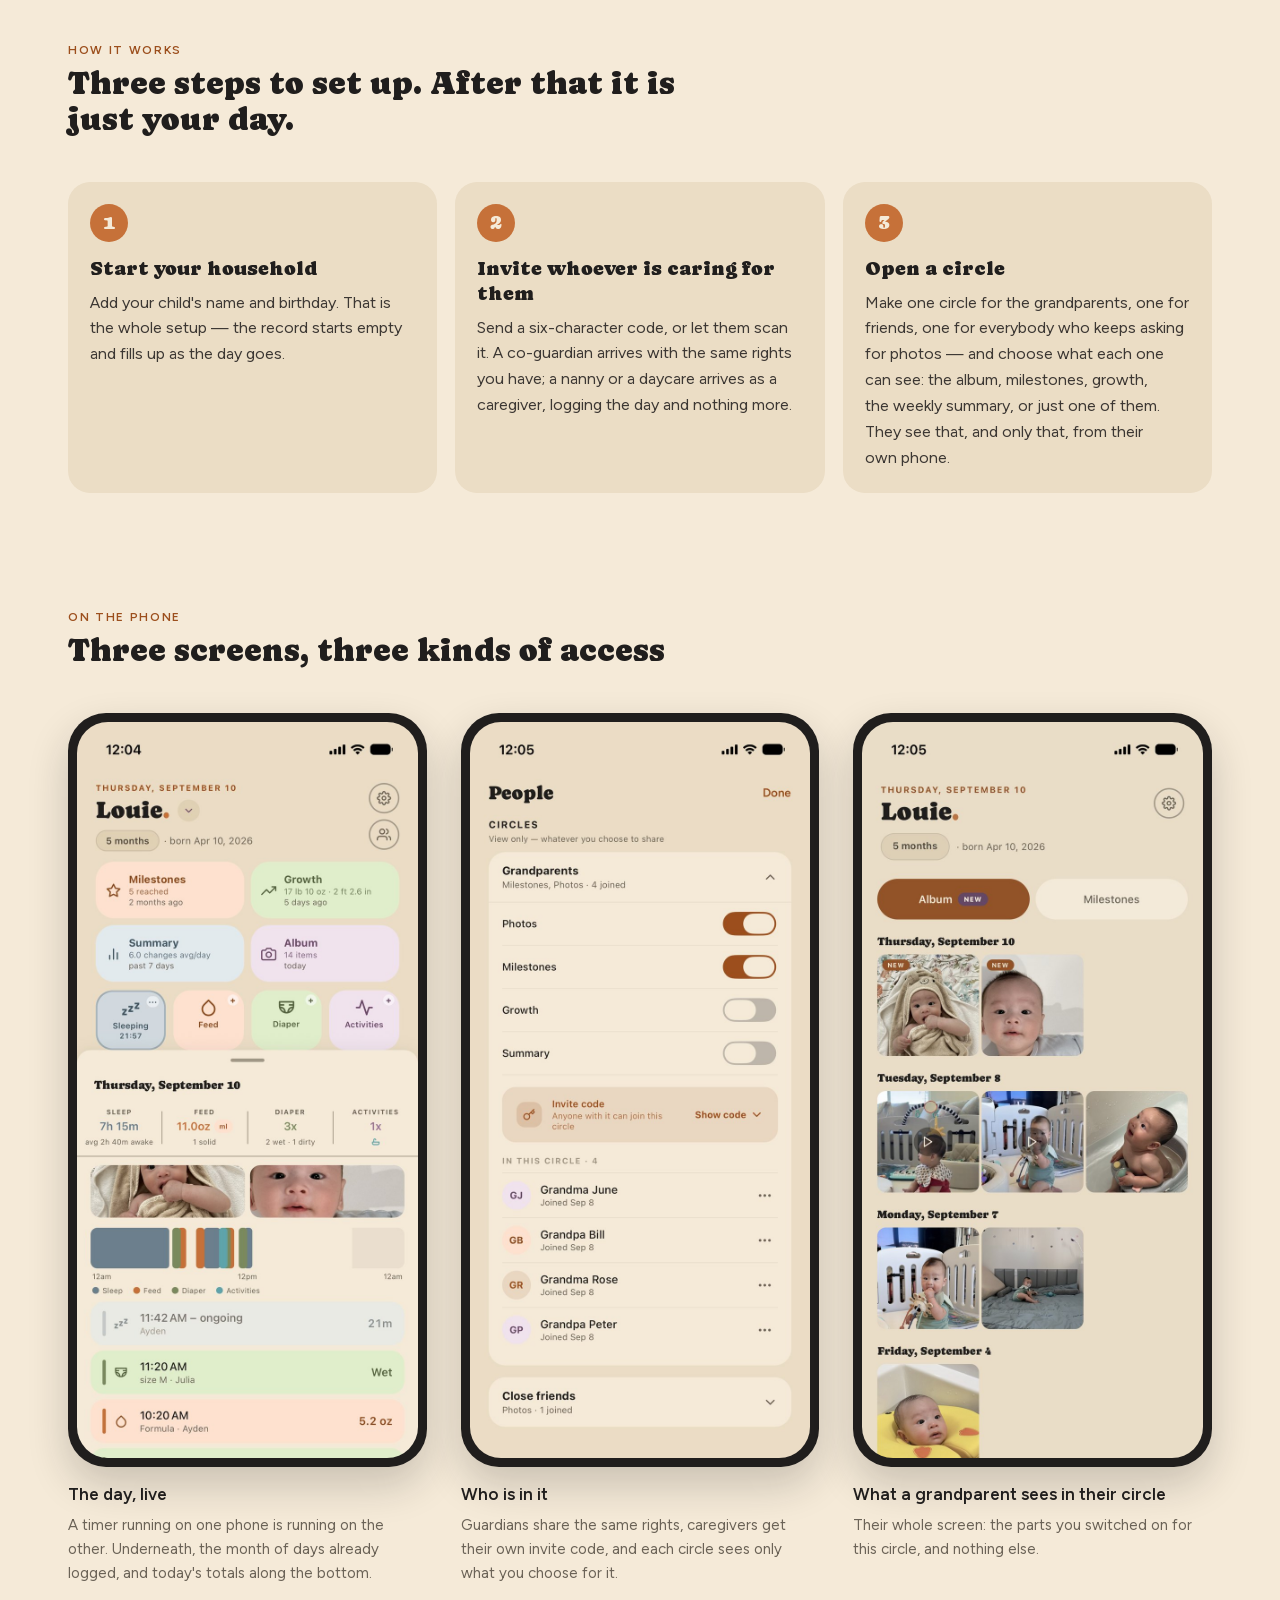
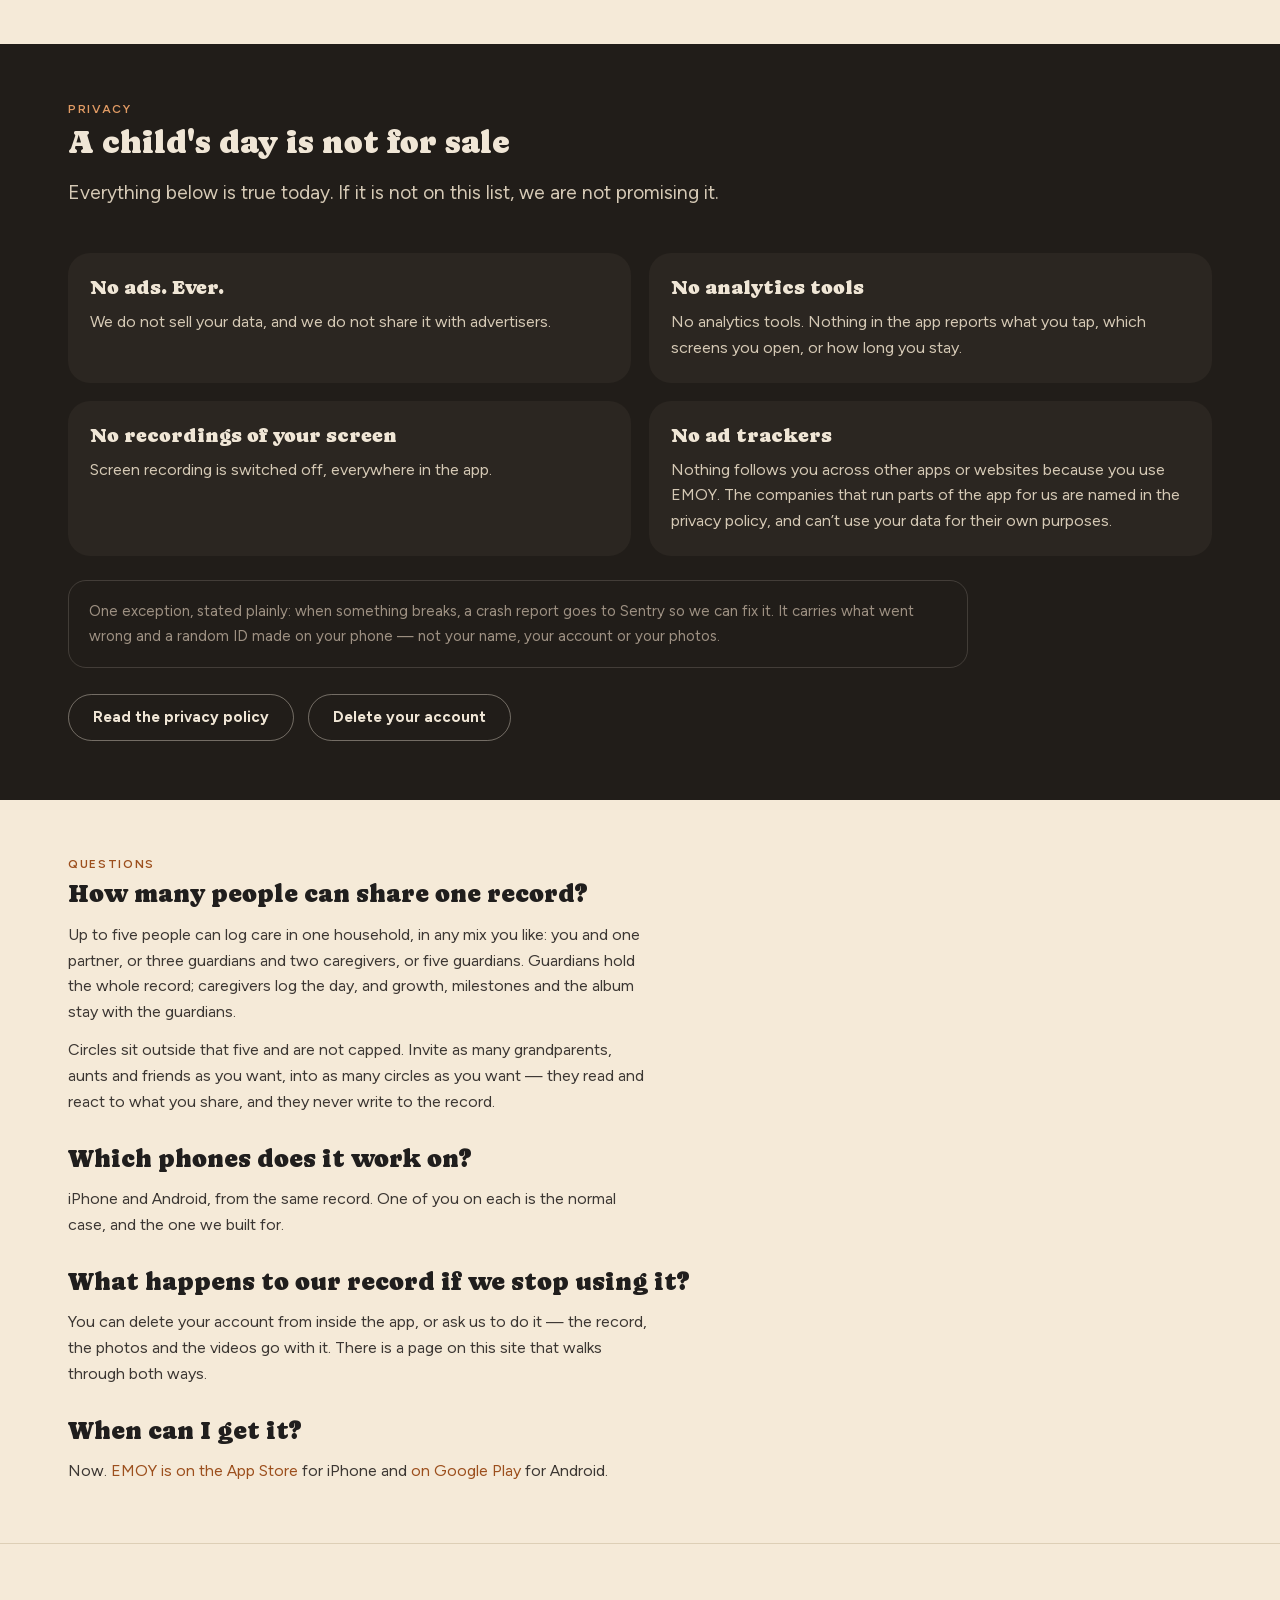
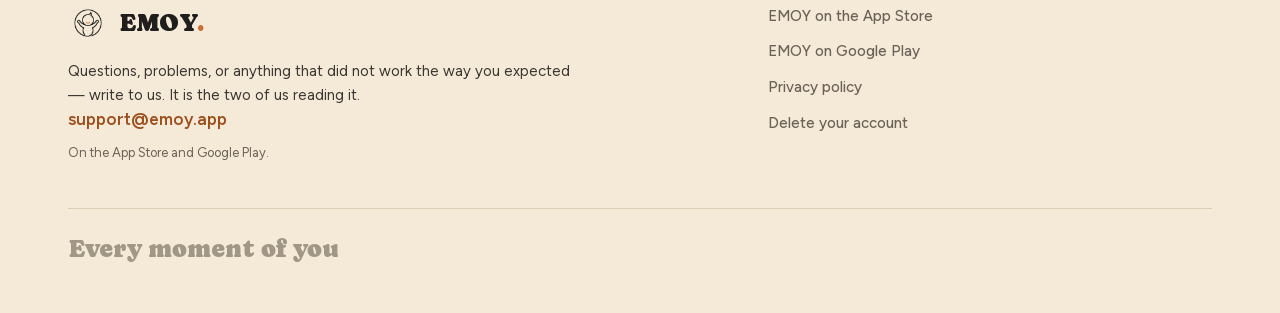
==== commit bcb71cf5: "Publish site/ from ajltesting/family-circle-app@5d4b01d Generated by the publish-site workflow. The " ====
--- a/index.html
+++ b/index.html
@@ -14,7 +14,7 @@
 
 <div class="beta-banner">
   <span class="beta-dot" aria-hidden="true"></span>
-  <span>EMOY is on the App Store for iPhone. On Android? The beta is open — <a href="mailto:support@emoy.app?subject=Android%20beta">ask to join</a>.</span>
+  <span>EMOY is on the <a href="https://apps.apple.com/app/id6805184110">App Store</a> and <a href="https://play.google.com/store/apps/details?id=com.ajltesting.familycircle">Google Play</a>.</span>
 </div>
 
 <header class="site-header">
@@ -59,19 +59,28 @@
     <p class="lede">One live record of your child's day, written by the people caring for them — and an easy way to share the milestones, photos and videos with family and friends, while the rest of the day stays with you.</p>
 
     <div class="cta-row" id="get-app">
-      <a class="store-link" href="https://apps.apple.com/app/id6805184110"><img src="badges/app-store.svg" alt="Download on the App Store" width="162" height="54"></a>
-      <!-- Android sits beside iPhone, not only in the sentence underneath: the
-           two platforms are the same offer, and /get already presents them as
-           a pair. Same mailto and subject line every other Android route uses. -->
-      <a class="pill pill-outline pill-lg" href="mailto:support@emoy.app?subject=Android%20beta">Android &mdash; ask for an invite</a>
-      <!-- FILLED, not outlined: with Android arriving beside it, two identical
-           outline pills read as one repeated control rather than two different
-           offers. .pill-solid is the site's existing filled pill — the same one
-           the header carried until it was removed — so this is a treatment the
+      <!-- The two store badges get a row of their own, so "See how it works"
+           always sits on the line below them (Ayden, 2026-10-16) rather than
+           reading as a third download button at the end of the row. -->
+      <div class="store-row">
+        <a class="store-link" href="https://apps.apple.com/app/id6805184110"><img src="badges/app-store-wide.svg" alt="Download on the App Store" width="182" height="54"></a>
+        <!-- Android sits beside iPhone, not only in the sentence underneath:
+             the two platforms are the same offer, so they get the same
+             treatment — each store's official badge, both exactly 182×54.
+             Google's is unmodified; Apple's is widened to Google's proportions
+             from Apple's own paths (badges/app-store-wide.svg says how). Public
+             Play listing since 2026-10-16; no referrer or UTM, because the site
+             promises no analytics. -->
+        <a class="store-link" href="https://play.google.com/store/apps/details?id=com.ajltesting.familycircle"><img src="badges/google-play.svg" alt="Get it on Google Play" width="182" height="54"></a>
+      </div>
+      <!-- FILLED, not outlined: it is the one call to action here that is not
+           a store badge, and it should not read as a third download button.
+           .pill-solid is the site's existing filled pill — the same one the
+           header carried until it was removed — so this is a treatment the
            page already had, moved to where it now does work. -->
       <a class="pill pill-solid pill-lg" href="#s-how">See how it works</a>
     </div>
-    <p class="badge-note">On Android? EMOY is on its way to Google Play, so the beta is invite-only while it is in testing.</p>
+    <p class="badge-note">Free on iPhone and Android.</p>
   </div>
 
   <div class="hero-cards">
@@ -388,7 +397,7 @@
     </div>
     <div class="faq-item">
       <h3>When can I get it?</h3>
-      <p class="para">Now, if you have an iPhone — <a href="https://apps.apple.com/app/id6805184110">EMOY is on the App Store</a>. Android is in testing before it reaches Google Play. <a href="mailto:support@emoy.app?subject=Android%20beta">Email us</a> and we will add you to the Android beta.</p>
+      <p class="para">Now. <a href="https://apps.apple.com/app/id6805184110">EMOY is on the App Store</a> for iPhone and <a href="https://play.google.com/store/apps/details?id=com.ajltesting.familycircle">on Google Play</a> for Android.</p>
     </div>
   </div>
 </section>
@@ -405,11 +414,11 @@
       </a>
       <p class="para">Questions, problems, or anything that did not work the way you expected — write to us. It is the two of us reading it.</p>
       <p><a class="mail" href="mailto:support@emoy.app">support@emoy.app</a></p>
-      <p class="footer-note">On the App Store for iPhone. The Android beta is open — ask to join.</p>
+      <p class="footer-note">On the App Store and Google Play.</p>
     </div>
     <ul class="footer-links">
       <li><a href="https://apps.apple.com/app/id6805184110">EMOY on the App Store</a></li>
-      <li><a href="mailto:support@emoy.app?subject=Android%20beta">Join the Android beta</a></li>
+      <li><a href="https://play.google.com/store/apps/details?id=com.ajltesting.familycircle">EMOY on Google Play</a></li>
       <li><a href="/privacy">Privacy policy</a></li>
       <li><a href="/delete-account">Delete your account</a></li>
     </ul>
--- a/style.css
+++ b/style.css
@@ -351,6 +351,14 @@
    Hover keeps cream because #9c4f1d is dark enough for it (4.97:1). */
 .lp .pill-solid { background: var(--accent); color: #0e0c0b; }
 .lp .pill-solid:hover { background: var(--accent-deep); color: var(--ground); }
+/* The hero's "See how it works" only: WHITE label on a deeper terracotta
+   (Ayden, 2026-10-16, so it stands out under the two black store badges).
+   White on --accent is 3.61:1 and fails AA at this size, so the fill steps
+   down to #a85a26: white 5.05:1. Hover keeps white on --accent-deep, 5.92:1.
+   The other filled pills, and the "End feed" button in the app mock-up, keep
+   the near-black label above. */
+.lp .hero .cta-row .pill-solid { background: #a85a26; color: #fff; }
+.lp .hero .cta-row .pill-solid:hover { background: var(--accent-deep); color: #fff; }
 /* .22 composited on the cream ground is 1.56:1 — a UI boundary needs 3:1, and
    Organic's own guidance says not to draw hairline-only geometry. .50 is the
    first alpha that passes, at 3.12:1. The label was never the problem: it is
@@ -370,9 +378,20 @@
   max-width: calc(var(--measure) + 2 * var(--pad-x)); margin-inline: auto;
 }
 .hero .lede { max-width: 30em; }   /* the 26px moved onto h1, which owns it */
-/* The official "Download on the App Store" badge. Apple's artwork, unmodified
-   (site/badges/app-store.svg, from developer.apple.com); Apple asks for at least
-   40px of height and clear space around it, which the cta-row gap provides. */
+/* The store badges, both exactly 182×54. site/badges/google-play.svg is
+   Google's official badge, unmodified (Partner Marketing Hub, English web SVG).
+   app-store-wide.svg is Apple's (app-store.svg, developer.apple.com) widened to
+   Google's proportions from Apple's own paths, so the pair matches in width as
+   well as height (Ayden, 2026-10-16). Apple asks for at least 40px, Google for
+   at least 28px and for its badge to be no smaller than another store's beside
+   it. Both ask for clear space of a quarter of the height (13.5px), which the
+   cta-row's 14px gap provides. */
+/* The hero's CTAs are a column as wide as the badge row (Ayden, 2026-10-16):
+   the two badges side by side on top, "See how it works" stretched to their
+   combined width below. fit-content caps at the hero copy's width, so on a
+   phone the badge row wraps (one badge per line) and the pill is full width. */
+.hero .cta-row { flex-direction: column; width: fit-content; max-width: 100%; }
+.store-row { display: flex; flex-wrap: wrap; gap: 14px; }
 .store-link { display: inline-flex; align-items: center; }
 .store-link img { display: block; height: 54px; width: auto; }
 /* `.lp .badge-note`, not `.badge-note`: `.lp p` (0,1,1) zeroed this margin, which
